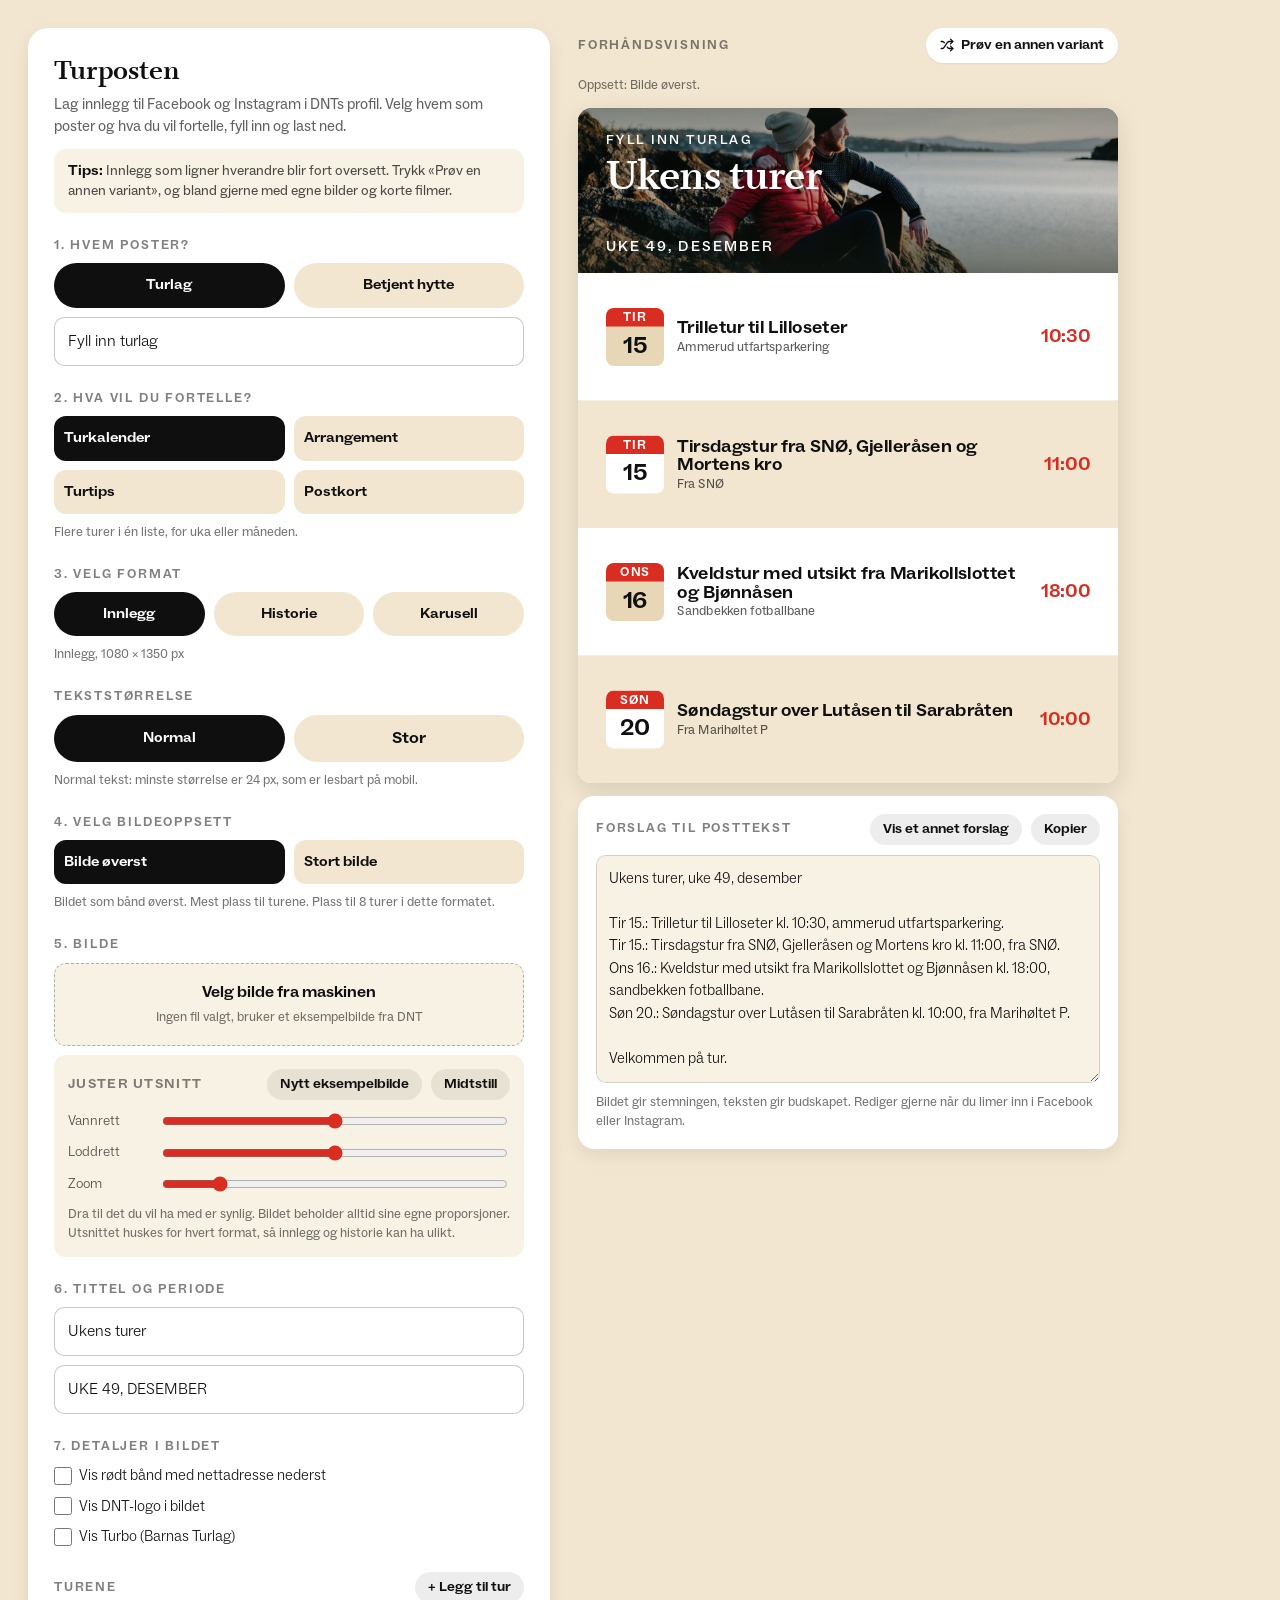
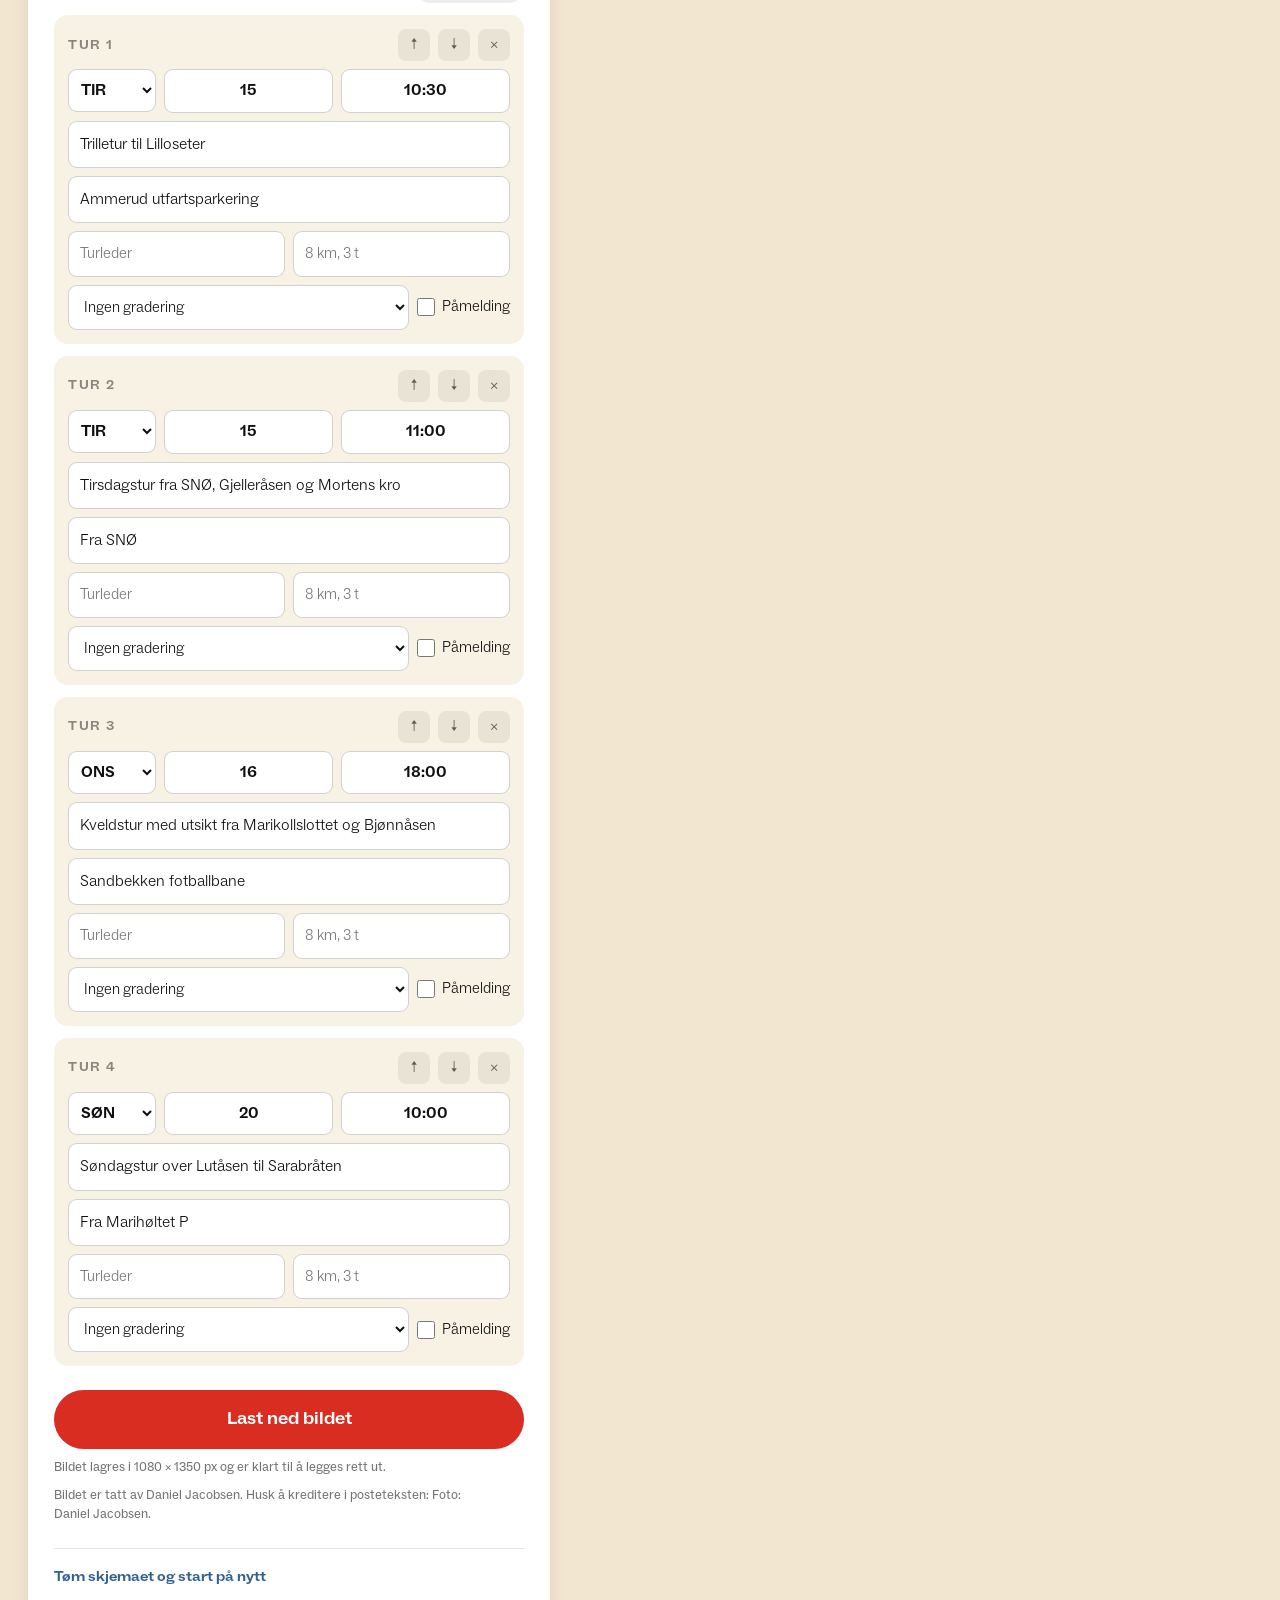
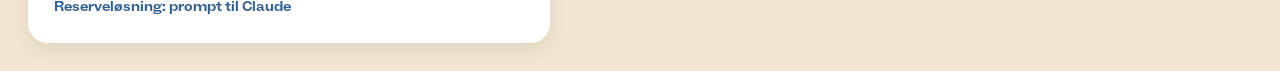
==== index.html @ 77d8cbf8 "Turforslag fra UT.no som eksempler i Turtips for hyttene Turtips for en hytte starter med et ekte tu" ====
<!DOCTYPE html>
<html lang="nb">
<head>
<meta charset="utf-8">
<meta name="viewport" content="width=device-width, initial-scale=1">
<title>Turposten: innlegg til sosiale medier for turlag og hytter</title>
<meta name="description" content="Lag ferdige bilder til Facebook og Instagram i DNTs profil, for turlag og betjente hytter i DNT Oslo og Omegn.">
<link rel="icon" href="assets/img/dnt-logo.png" type="image/png">
<link rel="stylesheet" href="css/tokens.css">
<link rel="stylesheet" href="css/app.css">
</head>
<body>
<main class="app">

  <section class="panel" aria-label="Innstillinger">

    <header class="panel__intro">
      <h1 class="panel__tittel">Turposten</h1>
      <p class="panel__ingress">Lag innlegg til Facebook og Instagram i DNTs profil. Velg hvem som poster og hva du vil fortelle, fyll inn og last ned.</p>
      <p class="panel__tips"><strong>Tips:</strong> Innlegg som ligner hverandre blir fort oversett. Trykk «Prøv en annen variant», og bland gjerne med egne bilder og korte filmer.</p>
    </header>

    <div class="felt">
      <p class="felt__etikett">1. Hvem poster?</p>
      <div class="knapperad" data-gruppe="avsender" role="group" aria-label="Avsender">
        <button type="button" class="pille" data-verdi="turlag">Turlag</button>
        <button type="button" class="pille" data-verdi="hytte">Betjent hytte</button>
      </div>
      <div data-avsender="turlag">
        <label class="skjult" for="turlag">Turlag</label>
        <input type="text" class="tekstfelt" id="turlag" data-felt="turlag" placeholder="Navn på turlaget">
      </div>
      <div class="felt" data-avsender="hytte">
        <label class="skjult" for="hytte-valg">Hytte</label>
        <select class="tekstfelt" id="hytte-valg"></select>
        <div class="boks" id="hytte-lenke" hidden>
          <div class="felt__topp">
            <span class="boks__etikett">Hyttas egen lenke</span>
            <button type="button" class="liten-knapp" id="kopier-hyttelenke">Kopier lenken</button>
          </div>
          <p class="hjelp lenketekst" id="hytte-lenke-tekst"></p>
          <p class="hjelp">Lagre lenken som bokmerke, så er hytta valgt neste gang.</p>
        </div>
      </div>
    </div>

    <div class="felt">
      <p class="felt__etikett">2. Hva vil du fortelle?</p>
      <div class="knapperad knapperad--grid" data-gruppe="mal" role="group" aria-label="Mal">
        <button type="button" class="kort-knapp" data-verdi="turkalender" data-avsender="turlag">Turkalender</button>
        <button type="button" class="kort-knapp" data-verdi="sesong" data-avsender="hytte">Sesong og booking</button>
        <button type="button" class="kort-knapp" data-verdi="program" data-avsender="hytte">Program</button>
        <button type="button" class="kort-knapp" data-verdi="meny" data-avsender="hytte">Mat og meny</button>
        <button type="button" class="kort-knapp" data-verdi="arrangement">Arrangement</button>
        <button type="button" class="kort-knapp" data-verdi="turtips">Turtips</button>
        <button type="button" class="kort-knapp" data-verdi="postkort">Postkort</button>
      </div>
      <p class="hjelp" id="mal-hjelp"></p>
    </div>

    <div class="felt">
      <p class="felt__etikett">3. Velg format</p>
      <div class="knapperad" data-gruppe="format" role="group" aria-label="Format">
        <button type="button" class="pille" data-verdi="feed">Innlegg</button>
        <button type="button" class="pille" data-verdi="story">Historie</button>
        <button type="button" class="pille" data-verdi="karusell" data-mal="turkalender program">Karusell</button>
      </div>
      <p class="hjelp" id="format-hjelp"></p>
    </div>

    <div class="felt" data-avsender="turlag">
      <p class="felt__etikett">Tekststørrelse</p>
      <div class="knapperad" data-gruppe="tekst" role="group" aria-label="Tekststørrelse">
        <button type="button" class="pille" data-verdi="normal">Normal</button>
        <button type="button" class="pille pille--stor" data-verdi="stor">Stor</button>
      </div>
      <p class="hjelp" id="tekst-hjelp"></p>
    </div>

    <div class="felt" data-mal="turkalender program" data-format="karusell" hidden>
      <p class="felt__etikett">4. Karusell</p>
      <p class="hjelp">Første bilde er forsiden med tittel og periode. Listen fordeles på så mange bilder som trengs, og en dag deles aldri. «Godt å vite» blir siste bilde hvis du fyller det inn.</p>
      <p class="smaa-etikett">Farge på merkelappen på forsiden</p>
      <div class="knapperad knapperad--wrap" data-gruppe="farge" role="group" aria-label="Farge på merkelappen på forsiden">
        <button type="button" class="pille pille--liten" data-verdi="rod">Rød</button>
        <button type="button" class="pille pille--liten" data-verdi="vinter">Vinter</button>
        <button type="button" class="pille pille--liten" data-verdi="paske">Påske</button>
        <button type="button" class="pille pille--liten" data-verdi="sommer">Sommer</button>
        <button type="button" class="pille pille--liten" data-verdi="host">Høst</button>
      </div>
      <input type="text" class="tekstfelt" data-felt="karusellUnder" aria-label="Undertittel på forsiden" placeholder="Undertittel på forsiden (valgfri), f.eks. Velkommen til påske på fjellet">
      <label class="smaa-etikett" for="karusell-info">Godt å vite (valgfritt, én linje per punkt, maks fem)</label>
      <textarea class="tekstfelt" id="karusell-info" data-felt="karusellInfo" rows="4" placeholder="F.eks.&#10;Parkering ved Vesterdalsvatnet på FV 50&#10;Bagasjetransport koster 195 kr per kolli&#10;Bestill på hyttebestilling.dnt.no"></textarea>
      <p class="hjelp">Ikonet velges ut fra ordene i linjen, f.eks. buss og parkering, bestilling, e-post, mat eller klokkeslett.</p>
    </div>

    <div class="felt" data-mal="turkalender program" data-format="feed story">
      <p class="felt__etikett">4. Velg bildeoppsett</p>
      <div class="knapperad knapperad--grid" data-gruppe="oppsett" role="group" aria-label="Bildeoppsett">
        <button type="button" class="kort-knapp" data-verdi="topp">Bilde øverst</button>
        <button type="button" class="kort-knapp" data-verdi="bakgrunn">Stort bilde</button>
      </div>
      <p class="hjelp" id="oppsett-hjelp"></p>
      <label class="avkryssing" id="kort-glass-felt" hidden><input type="checkbox" id="kort-glass"><span>Gjennomskinnelig kort, fotoet skinner svakt gjennom</span></label>
    </div>

    <div class="felt" data-mal="arrangement turtips sesong meny" hidden>
      <p class="felt__etikett">4. Hvor mye tekst skal stå på bildet?</p>
      <div class="knapperad knapperad--tre" data-gruppe="nivaa" role="group" aria-label="Tekstnivå">
        <button type="button" class="kort-knapp" data-verdi="postkort">Postkort</button>
        <button type="button" class="kort-knapp" data-verdi="merkelapp">Merkelapp</button>
        <button type="button" class="kort-knapp" data-verdi="plakat">Plakat</button>
      </div>
      <p class="hjelp" id="nivaa-hjelp"></p>
      <p class="tips-gul"><strong>Tips:</strong> Husk at du kan formidle mye tekst i posteteksten.</p>
      <div class="felt" data-nivaa="merkelapp plakat">
        <p class="smaa-etikett">Farge på merkelappen</p>
        <div class="knapperad knapperad--wrap" data-gruppe="farge" role="group" aria-label="Farge på merkelappen">
          <button type="button" class="pille pille--liten" data-verdi="rod">Rød</button>
          <button type="button" class="pille pille--liten" data-verdi="vinter">Vinter</button>
          <button type="button" class="pille pille--liten" data-verdi="paske">Påske</button>
          <button type="button" class="pille pille--liten" data-verdi="sommer">Sommer</button>
          <button type="button" class="pille pille--liten" data-verdi="host">Høst</button>
        </div>
      </div>
    </div>

    <div class="felt" data-nivaa="postkort" hidden>
      <p class="felt__etikett" data-mal="postkort">4. Velg signatur</p>
      <p class="smaa-etikett" data-mal="arrangement turtips sesong meny">Signatur</p>
      <div class="knapperad knapperad--tre" data-gruppe="signatur" role="group" aria-label="Signatur">
        <button type="button" class="kort-knapp" data-verdi="a">Stor</button>
        <button type="button" class="kort-knapp" data-verdi="b">Stempel</button>
        <button type="button" class="kort-knapp" data-verdi="c">Postkort</button>
      </div>
      <p class="hjelp" id="signatur-hjelp"></p>
    </div>

    <div class="felt" id="bilde-felt">
      <p class="felt__etikett">5. Bilde</p>
      <label class="opplasting">
        <span class="opplasting__tittel">Velg bilde fra maskinen</span>
        <span class="hjelp" id="bildenavn"></span>
        <input type="file" id="bilde-fil" accept="image/*">
      </label>

      <div class="boks">
        <div class="felt__topp">
          <span class="boks__etikett">Juster utsnitt</span>
          <span class="knapperad">
            <button type="button" class="liten-knapp" id="nytt-eksempel">Nytt eksempelbilde</button>
            <button type="button" class="liten-knapp" id="midtstill">Midtstill</button>
          </span>
        </div>
        <label class="glider"><span>Vannrett</span><input type="range" min="0" max="100" step="1" data-utsnitt="x"></label>
        <label class="glider"><span>Loddrett</span><input type="range" min="0" max="100" step="1" data-utsnitt="y"></label>
        <label class="glider"><span>Zoom</span><input type="range" min="100" max="200" step="1" data-utsnitt="z"></label>
        <p class="hjelp">Dra til det du vil ha med er synlig. Bildet beholder alltid sine egne proporsjoner. Utsnittet huskes for hvert format, så innlegg og historie kan ha ulikt.</p>
      </div>
    </div>

    <div class="felt" data-mal="turkalender">
      <p class="felt__etikett">6. Tittel og periode</p>
      <label class="skjult" for="tittel">Tittel</label>
      <input type="text" class="tekstfelt" id="tittel" data-felt="tittel" placeholder="Ukens turer eller Turer i september">
      <label class="skjult" for="periode">Periode</label>
      <input type="text" class="tekstfelt" id="periode" data-felt="periode" placeholder="UKE 38, SEPTEMBER eller SEPTEMBER 2026">
    </div>

    <div class="felt" data-mal="program" hidden>
      <p class="felt__etikett">6. Tittel og periode</p>
      <input type="text" class="tekstfelt" data-felt="programTittel" aria-label="Tittel" placeholder="Påskeprogram eller Ukeprogram">
      <input type="text" class="tekstfelt" data-felt="programPeriode" aria-label="Periode" placeholder="PÅSKEN 2027 eller UKE 42">
    </div>

    <div class="felt" data-mal="sesong" hidden>
      <p class="felt__etikett">6. Innhold</p>
      <div class="knapperad knapperad--wrap" data-gruppe="sesongType" role="group" aria-label="Type">
        <button type="button" class="pille pille--liten" data-verdi="apner">Vi åpner</button>
        <button type="button" class="pille pille--liten" data-verdi="booking">Booking åpner</button>
        <button type="button" class="pille pille--liten" data-verdi="ledig">Ledige senger</button>
        <button type="button" class="pille pille--liten" data-verdi="takk">Takk for sesongen</button>
        <button type="button" class="pille pille--liten" data-verdi="soker">Vi søker folk</button>
      </div>
      <p class="hjelp" id="sesong-type-hjelp"></p>
      <input type="text" class="tekstfelt" data-felt="sesongMerke" aria-label="Merkelapp" placeholder="Merkelapp, f.eks. Påsken 2027">
      <input type="text" class="tekstfelt" data-felt="sesongTittel" aria-label="Tittel" placeholder="Tittel, f.eks. Booking åpner 15. oktober">
      <input type="text" class="tekstfelt" data-felt="sesongUnder" aria-label="Undertittel" placeholder="Undertittel (valgfri)">
      <textarea class="tekstfelt" data-felt="sesongTekst" rows="3" maxlength="180" aria-label="Kort tekst" placeholder="Kort tekst, maks to setninger. Vises bare i Plakat."></textarea>
      <label class="smaa-etikett" for="sesong-fakta1" id="sesong-fakta1-etikett">Periode</label>
      <input type="text" class="tekstfelt" id="sesong-fakta1" data-felt="sesongFakta1">
      <label class="smaa-etikett" for="sesong-fakta2" id="sesong-fakta2-etikett">Bestilling</label>
      <input type="text" class="tekstfelt" id="sesong-fakta2" data-felt="sesongFakta2">
      <p class="smaa-etikett">Datofelt (valgfritt, vises i Plakat)</p>
      <div class="tur__rad">
        <select class="tekstfelt tekstfelt--dag" data-felt="sesongDag" aria-label="Ukedag"><option value="">Ingen dato</option><option value="Mandag">Mandag</option><option value="Tirsdag">Tirsdag</option><option value="Onsdag">Onsdag</option><option value="Torsdag">Torsdag</option><option value="Fredag">Fredag</option><option value="Lørdag">Lørdag</option><option value="Søndag">Søndag</option></select>
        <input type="text" class="tekstfelt" data-felt="sesongDato" aria-label="Dato" placeholder="Dato">
        <input type="text" class="tekstfelt" data-felt="sesongMaaned" aria-label="Måned" placeholder="Måned">
      </div>
    </div>

    <div class="felt" data-mal="meny" hidden>
      <p class="felt__etikett">6. Innhold</p>
      <input type="text" class="tekstfelt" data-felt="menyMerke" aria-label="Merkelapp" placeholder="Merkelapp, f.eks. Dagens middag eller Gourmethelg">
      <input type="text" class="tekstfelt" data-felt="menyTittel" aria-label="Tittel" placeholder="Retten eller arrangementet, f.eks. Egenfisket aure">
      <input type="text" class="tekstfelt" data-felt="menyUnder" aria-label="Undertittel" placeholder="Undertittel (valgfri)">
      <textarea class="tekstfelt" data-felt="menyLinjer" rows="4" aria-label="Meny" placeholder="Menyen, én rett per linje. Vises bare i Plakat."></textarea>
      <div class="tur__rad">
        <input type="text" class="tekstfelt" data-felt="menyTid" aria-label="Servering" placeholder="Servering, f.eks. kl. 19.00">
        <input type="text" class="tekstfelt" data-felt="menyPris" aria-label="Pris" placeholder="Pris (valgfri)">
      </div>
    </div>

    <div class="felt" data-mal="postkort" hidden>
      <p class="felt__etikett">6. Tekst i signaturen</p>
      <input type="text" class="tekstfelt" data-felt="postOverlinje" aria-label="Liten tekst over navnet" placeholder="Liten tekst over navnet, f.eks. Hilsen fra">
      <input type="text" class="tekstfelt" id="post-navn" data-felt="postNavn" aria-label="Navn">
      <input type="text" class="tekstfelt" id="post-meta" data-felt="postMeta" aria-label="Linje under navnet">
      <p class="hjelp">Tomme felt fylles med hyttas navn, høyde og område.</p>
    </div>

    <div class="felt" data-mal="arrangement" hidden>
      <p class="felt__etikett">6. Innhold</p>
      <div class="knapperad" data-gruppe="arrType" role="group" aria-label="Type arrangement">
        <button type="button" class="pille" data-verdi="arrangement">Tur</button>
        <button type="button" class="pille" data-verdi="kurs">Kurs</button>
        <button type="button" class="pille" data-verdi="dugnad">Dugnad</button>
      </div>
      <p class="hjelp" id="arr-type-hjelp"></p>
      <input type="text" class="tekstfelt" data-felt="arrTittel" aria-label="Tittel" placeholder="Tittel, f.eks. Høsttur til Kikutstua">
      <input type="text" class="tekstfelt" data-felt="arrUnder" aria-label="Undertittel" placeholder="Undertittel, f.eks. Fellestur for alle">
      <div class="tur__rad">
        <select class="tekstfelt tekstfelt--dag" data-felt="arrDag" aria-label="Ukedag"><option value="Mandag">Mandag</option><option value="Tirsdag">Tirsdag</option><option value="Onsdag">Onsdag</option><option value="Torsdag">Torsdag</option><option value="Fredag">Fredag</option><option value="Lørdag">Lørdag</option><option value="Søndag">Søndag</option></select>
        <input type="text" class="tekstfelt" data-felt="arrDato" aria-label="Dato" placeholder="Dato, f.eks. 27">
        <input type="text" class="tekstfelt" data-felt="arrMaaned" aria-label="Måned" placeholder="Måned">
      </div>
      <input type="text" class="tekstfelt" data-felt="arrTid" aria-label="Klokkeslett" placeholder="Klokkeslett, f.eks. 10:00 til 15:00">
      <input type="text" class="tekstfelt" data-felt="arrSted" aria-label="Sted" placeholder="Sted eller oppmøte">
      <textarea class="tekstfelt" data-felt="arrTekst" rows="3" maxlength="180" aria-label="Kort tekst" placeholder="Kort tekst om arrangementet, maks to setninger. Vises bare i Plakat."></textarea>
      <input type="text" class="tekstfelt" data-felt="arrPasserFor" data-arr-type="arrangement kurs" aria-label="Passer for" placeholder="Passer for, f.eks. alle som går 10 km">
      <input type="text" class="tekstfelt" data-felt="arrPris" data-arr-type="kurs" aria-label="Pris" placeholder="Pris, f.eks. 500 kr, medlemmer 300 kr">
      <input type="text" class="tekstfelt" data-felt="arrFrist" data-arr-type="kurs" aria-label="Påmeldingsfrist" placeholder="Påmeldingsfrist, f.eks. 24. september">
      <input type="text" class="tekstfelt" data-felt="arrTaMed" data-arr-type="dugnad" aria-label="Ta med" placeholder="Ta med, f.eks. arbeidshansker og gode sko">
      <input type="text" class="tekstfelt" data-felt="arrServering" data-arr-type="dugnad" aria-label="Servering" placeholder="Servering, f.eks. vi serverer suppe og kaffe">
      <input type="text" class="tekstfelt" data-felt="arrPamelding" aria-label="Påmelding" placeholder="Påmelding, f.eks. via nettadressen under, eller ingen påmelding">
    </div>

    <div class="felt" data-mal="turtips" hidden>
      <p class="felt__etikett">6. Innhold</p>
      <div class="boks" id="tur-boks" data-avsender="hytte" hidden>
        <div class="felt__topp">
          <span class="boks__etikett">Turforslag fra UT.no</span>
          <button type="button" class="liten-knapp" id="nytt-turforslag">Nytt turforslag</button>
        </div>
        <p class="hjelp" id="tur-hjelp"></p>
      </div>
      <input type="text" class="tekstfelt" data-felt="tipsTittel" aria-label="Turmål" placeholder="Turmål, f.eks. Sognsvann rundt">
      <input type="text" class="tekstfelt" data-felt="tipsUnder" aria-label="Undertittel" placeholder="Undertittel, f.eks. En enkel tur for hele familien">
      <textarea class="tekstfelt" data-felt="tipsTekst" rows="3" maxlength="180" aria-label="Kort tekst" placeholder="Kort tekst om turen, maks to setninger. Vises bare i Plakat."></textarea>
      <div class="tur__rad">
        <input type="text" class="tekstfelt" data-felt="tipsLengde" aria-label="Lengde" placeholder="Lengde, f.eks. 3,3 km">
        <input type="text" class="tekstfelt" data-felt="tipsVarighet" aria-label="Varighet" placeholder="Varighet, f.eks. 1 time">
      </div>
      <select class="tekstfelt" data-felt="tipsGrad" aria-label="Gradering">
        <option value="">Ingen gradering</option>
        <option value="Enkel">Enkel (grønn)</option>
        <option value="Middels">Middels (blå)</option>
        <option value="Krevende">Krevende (rød)</option>
        <option value="Ekspert">Ekspert (svart)</option>
      </select>
      <input type="text" class="tekstfelt" data-felt="tipsStart" aria-label="Start" placeholder="Start eller parkering, f.eks. Sognsvann T-banestasjon">
      <input type="text" class="tekstfelt" data-felt="tipsKollektiv" aria-label="Kollektivt" placeholder="Kollektivt, f.eks. T-bane linje 5 til Sognsvann">
      <input type="text" class="tekstfelt" data-felt="tipsPasserFor" aria-label="Passer for" placeholder="Passer for, f.eks. hele familien, også med barnevogn">
      <input type="text" class="tekstfelt" data-felt="tipsUnderveis" aria-label="Underveis" placeholder="Hytte eller rasteplass underveis, f.eks. benker og bålplasser">
      <input type="text" class="tekstfelt" data-felt="tipsSesong" aria-label="Beste tid" placeholder="Beste tid på året, f.eks. hele året">
      <p class="hjelp">Tomme felt vises ikke i bildet. Merkelapp viser lengde og gradering, Plakat viser alt.</p>
    </div>

    <div class="felt">
      <p class="felt__etikett">7. Detaljer i bildet</p>
      <label class="avkryssing" data-mal="arrangement turtips sesong meny turkalender program" data-nivaa="merkelapp"><input type="checkbox" id="vis-merke"><span>Vis merkelapp med logo og navn øverst</span></label>
      <label class="avkryssing"><input type="checkbox" id="vis-band"><span>Vis rødt bånd med nettadresse nederst</span></label>
      <div id="lenke-felt" hidden>
        <label class="skjult" for="lenke">Nettadresse</label>
        <input type="text" class="tekstfelt" id="lenke" data-felt="lenke" placeholder="Nettadresse, f.eks. dnt.no/oslo">
      </div>
      <label class="avkryssing" data-mal="turkalender program" data-format="feed story"><input type="checkbox" id="vis-logo"><span>Vis DNT-logo i bildet</span></label>
      <label class="avkryssing"><input type="checkbox" id="vis-turbo"><span>Vis Turbo (Barnas Turlag)</span></label>
    </div>

    <div class="felt felt--romslig" data-mal="turkalender program">
      <div class="felt__topp">
        <p class="felt__etikett" id="liste-etikett">Turene</p>
        <button type="button" class="liten-knapp" id="legg-til">+ Legg til tur</button>
      </div>
      <div class="turliste" id="turliste"></div>
    </div>

    <div class="felt">
      <p class="advarsel" id="formange" hidden></p>
      <button type="button" class="primar" id="last-ned">Last ned bildet</button>
      <button type="button" class="lenkeknapp" id="last-ned-ett" hidden>Last ned bare bildet som vises nå</button>
      <p class="hjelp" id="nedlasting-hjelp"></p>
      <p class="hjelp" id="kreditering" hidden></p>
      <p class="advarsel" id="feil" role="alert" hidden></p>
    </div>

    <div class="bunn">
      <button type="button" class="lenkeknapp" id="tom-skjema">Tøm skjemaet og start på nytt</button>
      <button type="button" class="lenkeknapp" id="veksle-prompt">Reserveløsning: prompt til Claude</button>
      <div class="prompt" id="prompt-boks" hidden>
        <p class="hjelp">Får du ikke lastet ned bildet, kan du lime denne teksten inn i Claude. Det du har fylt inn er allerede med.</p>
        <label class="skjult" for="prompt-tekst">Prompt</label>
        <textarea id="prompt-tekst" readonly rows="10"></textarea>
        <button type="button" class="mork-knapp" id="kopier-prompt">Kopier prompten</button>
      </div>
    </div>

  </section>

  <section class="forhandsvisning" aria-label="Forhåndsvisning">
    <div class="forhandsvisning__topp">
      <p class="felt__etikett">Forhåndsvisning</p>
      <button type="button" class="liten-knapp liten-knapp--ikon" id="ny-variant"><svg width="14" height="14" viewBox="0 0 24 24" fill="none" stroke="currentColor" stroke-width="2.2" stroke-linecap="round" stroke-linejoin="round" aria-hidden="true"><path d="M2 18h1.4c1.3 0 2.5-.6 3.3-1.7l6.1-8.6c.7-1.1 2-1.7 3.3-1.7H22"/><path d="m18 2 4 4-4 4"/><path d="M2 6h1.9c1.5 0 2.9.9 3.6 2.2"/><path d="M22 18h-5.9c-1.3 0-2.6-.7-3.3-1.8l-.5-.8"/><path d="m18 14 4 4-4 4"/></svg>Prøv en annen variant</button>
    </div>
    <p class="hjelp" id="variant-hjelp"></p>
    <div class="ramme" id="ramme">
      <div id="plakat-skala">
        <div id="plakat" data-oppsett="topp"></div>
      </div>
    </div>
    <div class="karusell-nav" id="karusell-nav" hidden>
      <button type="button" class="liten-knapp" id="karusell-forrige" aria-label="Forrige bilde">‹ Forrige</button>
      <span class="karusell-nav__tekst" id="karusell-tekst" aria-live="polite"></span>
      <button type="button" class="liten-knapp" id="karusell-neste" aria-label="Neste bilde">Neste ›</button>
    </div>

    <div class="posttekst">
      <div class="felt__topp">
        <p class="felt__etikett">Forslag til posttekst</p>
        <span class="knapperad">
          <button type="button" class="liten-knapp" id="annen-posttekst">Vis et annet forslag</button>
          <button type="button" class="liten-knapp" id="kopier-posttekst">Kopier</button>
        </span>
      </div>
      <label class="skjult" for="posttekst">Forslag til posttekst</label>
      <textarea id="posttekst" readonly rows="9"></textarea>
      <p class="hjelp">Bildet gir stemningen, teksten gir budskapet. Rediger gjerne når du limer inn i Facebook eller Instagram.</p>
    </div>
  </section>

</main>

<template id="tur-rad">
  <div class="tur">
    <div class="tur__topp">
      <span class="tur__nummer"></span>
      <button type="button" class="ikon-knapp" data-handling="opp" title="Flytt opp" aria-label="Flytt opp">↑</button>
      <button type="button" class="ikon-knapp" data-handling="ned" title="Flytt ned" aria-label="Flytt ned">↓</button>
      <button type="button" class="ikon-knapp ikon-knapp--fjern" data-handling="fjern" title="Fjern" aria-label="Fjern">×</button>
    </div>
    <div class="tur__rad">
      <select class="tur__kort tur__dag" data-felt="dag" aria-label="Dag">
        <option value="MAN">MAN</option><option value="TIR">TIR</option><option value="ONS">ONS</option>
        <option value="TOR">TOR</option><option value="FRE">FRE</option><option value="LØR">LØR</option><option value="SØN">SØN</option>
      </select>
      <input type="text" class="tur__kort" data-felt="dato" placeholder="Dato" aria-label="Dato">
      <input type="text" class="tur__kort" data-felt="tid" placeholder="kl." aria-label="Klokkeslett">
    </div>
    <input type="text" data-felt="tittel" placeholder="Turmål" aria-label="Turmål eller aktivitet">
    <input type="text" data-felt="sted" placeholder="Startsted" aria-label="Startsted eller sted">
    <div class="tur__rad">
      <input type="text" class="tur__liten" data-felt="turleder" placeholder="Turleder" aria-label="Turleder">
      <input type="text" class="tur__liten" data-felt="varighet" placeholder="8 km, 3 t" aria-label="Lengde og varighet">
    </div>
    <div class="tur__rad">
      <select class="tur__liten" data-felt="grad" aria-label="Gradering">
        <option value="">Ingen gradering</option>
        <option value="Enkel">Enkel (grønn)</option>
        <option value="Middels">Middels (blå)</option>
        <option value="Krevende">Krevende (rød)</option>
        <option value="Ekspert">Ekspert (svart)</option>
      </select>
      <label class="tur__pamelding"><input type="checkbox" data-felt="pamelding"><span>Påmelding</span></label>
    </div>
  </div>
</template>

<script src="js/vendor/html2canvas.min.js"></script>
<script src="js/hytter.js"></script>
<script src="js/app.js"></script>
</body>
</html>
---- css/tokens.css ----
/* =========================================================
   DNT Oslo og Omegn: designtokens
   Farger, typografi, luft, radier, skygger og grunnstiler.
   Fargene følger DNTs tidligere brandbook med fulle tonerekker.
   Den nye, flate paletten (2026) ligger også her og er tillatt i nye
   elementer. Bruk alltid tokens, aldri egne toner.
   ========================================================= */

/* ---------- Fonter ----------
   ABC Social          -> brødtekst (Light er standard, Regular er "fet")
   ABC Social Extended -> headinger og utheving av tekst
   Whitman             -> store overskrifter og display (byttet fra Romek 25. september 2026)
   Fontene er lisensierte. De skal ligge lokalt i assets/fonts,
   ikke på et CDN, og ikke byttes ut uten avklaring. */

@font-face {
  font-family: "ABC Social";
  src: url("../assets/fonts/ABCSocial-Light.otf") format("opentype");
  font-weight: 300;
  font-style: normal;
  font-display: swap;
}
@font-face {
  font-family: "ABC Social";
  src: url("../assets/fonts/ABCSocial-Regular.otf") format("opentype");
  font-weight: 400;
  font-style: normal;
  font-display: swap;
}
@font-face {
  font-family: "ABC Social";
  src: url("../assets/fonts/ABCSocial-Medium.otf") format("opentype");
  font-weight: 500;
  font-style: normal;
  font-display: swap;
}
@font-face {
  font-family: "ABC Social";
  src: url("../assets/fonts/ABCSocial-Bold.otf") format("opentype");
  font-weight: 700;
  font-style: normal;
  font-display: swap;
}
@font-face {
  font-family: "ABC Social Extended";
  src: url("../assets/fonts/ABCSocialExtended-Light.otf") format("opentype");
  font-weight: 300;
  font-style: normal;
  font-display: swap;
}
@font-face {
  font-family: "ABC Social Extended";
  src: url("../assets/fonts/ABCSocialExtended-Regular.otf") format("opentype");
  font-weight: 400;
  font-style: normal;
  font-display: swap;
}
@font-face {
  font-family: "ABC Social Extended";
  src: url("../assets/fonts/ABCSocialExtended-Medium.otf") format("opentype");
  font-weight: 500;
  font-style: normal;
  font-display: swap;
}
@font-face {
  font-family: "ABC Social Extended";
  src: url("../assets/fonts/ABCSocialExtended-Bold.otf") format("opentype");
  font-weight: 700;
  font-style: normal;
  font-display: swap;
}
@font-face {
  font-family: "ABC Social Extended";
  src: url("../assets/fonts/ABCSocialExtended-Black.otf") format("opentype");
  font-weight: 900;
  font-style: normal;
  font-display: swap;
}
/* Whitman fra Font Bureau. LF-utgavene (linjetall) er valgt fordi
   datoene i datofeltene settes i display-fonten. Whitman har ingen
   Light-vekt, så 300 faller tilbake til Roman. */
@font-face {
  font-family: "Whitman";
  src: url("../assets/fonts/Whitman-RomanLF.ttf") format("truetype");
  font-weight: 400;
  font-style: normal;
  font-display: swap;
}
@font-face {
  font-family: "Whitman";
  src: url("../assets/fonts/Whitman-BoldLF.ttf") format("truetype");
  font-weight: 700;
  font-style: normal;
  font-display: swap;
}

:root {
  /* ---------- Merkevarefarger: tidligere brandbook (hovedsett) ---------- */
  --dnt-rod:        #D82D20;  /* DNT Rød, hovedaksent, aldri bakgrunn for mengdetekst */
  --rod-2:          #F3877F;
  --rod-3:          #F7D5D2;
  --gronn:          #71C17A;
  --gronn-2:        #97D69E;
  --gronn-3:        #D8F1DB;
  --bla:            #5B87BF;
  --bla-2:          #9FB8D8;
  --bla-3:          #C2D6ED;
  --gul:            #FFF086;
  --gul-2:          #FFF3A0;
  --gul-3:          #FEFADC;
  --oransje:        #FDA85B;
  --oransje-2:      #FFC289;
  --oransje-3:      #FFDEBF;
  --beige-mork:     #E8D7B6;  /* datofelt på hvite rader */
  --beige:          #F2E6D0;  /* annenhver rad, knapper, sidebakgrunn */
  --beige-lys:      #F8F2E4;  /* plakatbakgrunn, skjemabokser */
  --beige-hvit:     #FFFCF6;
  --hvit:           #FFFFFF;
  --sort:           #0F0F0F;

  /* ---------- Merkevarefarger: ny palett (2026), også tillatt ---------- */
  /* Brukes ikke i plakaten i dag, men kan brukes i nye elementer. */
  --ny-dnt-rod:     #D6001C;
  --ny-lys-rod:     #FFC8C3;
  --ny-lys-gronn:   #EDF2E4;
  --ny-mork-gronn:  #597E61;
  --ny-bla:         #C5DCEA;
  --ny-gul:         #FFF097;
  --ny-oransje:     #FFB674;
  --ny-beige:       #F8F2E4;

  /* ---------- Flatetokens ---------- */
  --bg:             var(--beige-lys);
  --bg-alt:         var(--beige);
  --bg-cool:        var(--bla-3);
  --bg-fresh:       var(--gronn-3);
  --bg-forest:      var(--gronn);
  --bg-paper:       var(--hvit);

  /* ---------- Teksttokens ---------- */
  --fg:             var(--sort);       /* standard tekst på alle bakgrunner og bilder */
  --fg-invert:      var(--hvit);       /* tekst på mørk flate / foto */
  --fg-muted:       color-mix(in srgb, var(--sort) 62%, transparent);
  --fg-faint:       color-mix(in srgb, var(--sort) 38%, transparent);
  --accent:         var(--dnt-rod);

  /* ---------- Kantlinjer ---------- */
  --border:         color-mix(in srgb, var(--sort) 14%, transparent);
  --border-strong:  var(--sort);

  /* ---------- Funksjonsfarger fra nettflatene ---------- */
  /* Samplet fra dnt.no og hyttebestilling.dnt.no. Supplerer brandbook-
     paletten i UI-sammenheng; brukes ikke i print/kampanje. */
  --mork-bla:   #316095;  /* funksjonsblå: lenker, blå kortoverskrifter, sekundærknapp, feltkanter */
  --bla-kant:   #B2C9E4;  /* tykk ramme på temakort (dnt.no) */
  --varm-hvit:  #FFFCF6;  /* artikkelbakgrunn på dnt.no, aldri ren hvit flate */
  --nett-beige: #F6F0E2;  /* seksjons-/sidebakgrunn på nett, kjøligere enn Lys beige */
  --nett-kort:  #FBF7EF;  /* kortbakgrunn (hyttebestilling) */
  --nett-kant:  #E8D7B5;  /* tan hairline-kant og footer (hyttebestilling) */
  --chip-gronn: #DCF3E0;  /* «DNTs tilbud»-chip (ca.-verdi) */
  --rod-hover:  #B52418;  /* primærknapp hover, avledet av DNT Rød */

  /* ---------- Radier ---------- */
  /* DNTs formspråk er mykt avrundet: T-logoen, ikonstrøkene og
     hyttene deler samme runde avslutninger. Hjørnene følger etter. */
  --r-xs:   4px;
  --r-sm:   8px;
  --r-md:   14px;
  --r-lg:   24px;
  --r-xl:   40px;
  --r-pill: 999px;

  /* ---------- Luft (4px-basert) ---------- */
  --s-1:  4px;
  --s-2:  8px;
  --s-3:  12px;
  --s-4:  16px;
  --s-5:  24px;
  --s-6:  32px;
  --s-7:  48px;
  --s-8:  64px;
  --s-9:  96px;
  --s-10: 128px;

  /* ---------- Skygger ---------- */
  /* Lavmælte og varme, aldri harde. Tenk mykt dagslys på papir. */
  --shadow-sm: 0 1px 2px rgba(0,0,0,0.06);
  --shadow-md: 0 6px 18px rgba(0,0,0,0.08);
  --shadow-lg: 0 20px 48px rgba(0,0,0,0.12);
  --shadow-inset: inset 0 0 0 1px var(--border);

  /* ---------- Lesbarhetsgradient til foto ---------- */
  --photo-scrim: linear-gradient(
    180deg,
    rgba(0,0,0,0) 0%,
    rgba(0,0,0,0) 40%,
    rgba(0,0,0,0.55) 100%
  ); /* @kind other */

  /* ---------- Typografi ---------- */
  --font-display: "Whitman", Georgia, "Times New Roman", serif;
  --font-heading: "ABC Social Extended", "ABC Social", system-ui, -apple-system, "Segoe UI", sans-serif;
  --font-body:    "ABC Social", system-ui, -apple-system, "Segoe UI", sans-serif;

  /* Typeskala, laget for skjerm. Whitman bærer de store
     overskriftene, Social Extended de mindre, Social all mengdetekst. */
  --fs-display-xl: clamp(56px, 8vw, 120px); /* @kind font */
  --fs-display:    clamp(44px, 5.5vw, 80px); /* @kind font */
  --fs-h1:         clamp(36px, 4vw, 56px); /* @kind font */
  --fs-h2:         clamp(28px, 3vw, 40px); /* @kind font */
  --fs-h3:         22px;
  --fs-h4:         18px;
  --fs-body:       17px;
  --fs-body-sm:    15px;
  --fs-caption:    13px;
  --fs-micro:      11px;

  --lh-tight:  1.05; /* @kind font */
  --lh-snug:   1.15; /* @kind font */
  --lh-normal: 1.45; /* @kind font */
  --lh-loose:  1.6; /* @kind font */

  --tracking-tight:  -0.02em;
  --tracking-normal: 0;
  --tracking-wide:   0.08em;
}

/* =========================================================
   Grunnstiler, gjelder automatisk når arket er lastet.
   Trygt å bygge videre på.
   ========================================================= */

html, body {
  background: var(--bg);
  color: var(--fg);
  font-family: var(--font-body);
  font-size: var(--fs-body);
  line-height: var(--lh-normal);
  font-weight: 300;            /* Light er standard brødtekst */
  -webkit-font-smoothing: antialiased;
  text-rendering: optimizeLegibility;
}

h1, h2, h3, h4, h5, h6 {
  font-family: var(--font-heading);
  font-weight: 400;            /* Regular er standard headingvekt */
  line-height: var(--lh-tight);
  letter-spacing: 0;
  margin: 0 0 var(--s-4);
  text-wrap: balance;
}

/* Store overskrifter settes i Whitman */
h1 { font-family: var(--font-display); font-weight: 400; font-size: var(--fs-h1); letter-spacing: var(--tracking-tight); }
h2 { font-size: var(--fs-h2); letter-spacing: -0.01em; }
h3 { font-size: var(--fs-h3); }
h4 { font-size: var(--fs-h4); }

p  { margin: 0 0 var(--s-4); text-wrap: pretty; }
a  { color: inherit; text-decoration: underline; text-underline-offset: 3px; text-decoration-thickness: 1px; }
a:hover { color: var(--dnt-rod); }

strong, b { font-weight: 700; }  /* Bold, brandbookens uthevingsvekt */

.eyebrow {
  font-family: var(--font-heading);
  font-size: var(--fs-caption);
  letter-spacing: var(--tracking-wide);
  text-transform: uppercase;
  font-weight: 400;
}

/* Displaytype, brukes sparsomt på hero og seksjonsåpnere */
.display    { font-family: var(--font-display); font-weight: 400; font-size: var(--fs-display);    line-height: var(--lh-tight); letter-spacing: var(--tracking-tight); }
.display-xl { font-family: var(--font-display); font-weight: 400; font-size: var(--fs-display-xl); line-height: var(--lh-tight); letter-spacing: var(--tracking-tight); }

/* Rød aksenttekst, et klassisk DNT-grep: løft ett ord i DNT Rød. */
.accent { color: var(--dnt-rod); }
---- css/app.css ----
/* =========================================================
   Turposten (tidligere Turplakaten): stiler for skjema og plakat.
   Alt i plakaten (#plakat) er i px, fordi plakaten rendres i
   1080 px bredde og bare skaleres visuelt i forhåndsvisningen.
   Størrelser som varierer med format, oppsett og tekststørrelse
   settes som CSS-variabler på #plakat fra js/app.js.
   ========================================================= */

html, body { margin: 0; background: var(--beige); }
input, select, button, textarea { font: inherit; }
input:focus, select:focus, textarea:focus { outline: none; border-color: var(--dnt-rod); }
button:focus-visible { outline: 2px solid var(--dnt-rod); outline-offset: 2px; }
[hidden] { display: none !important; }

/* ---------- Sideoppsett ---------- */
.app {
  display: flex; flex-wrap: wrap; gap: 28px; padding: 28px;
  align-items: flex-start; box-sizing: border-box; min-height: 100vh;
}
.panel {
  flex: 1 1 400px; max-width: 470px; background: var(--hvit); border-radius: 20px;
  padding: 26px; display: flex; flex-direction: column; gap: 24px; box-shadow: var(--shadow-md);
}
.forhandsvisning { flex: 1 1 560px; display: flex; flex-direction: column; gap: 13px; align-items: flex-start; min-width: 0; }
/* På brede skjermer følger forhåndsvisningen med når skjemaet rulles */
@media (min-width: 960px) { .forhandsvisning { position: sticky; top: 28px; } }

/* Smale mobiler: mindre marg, så tre malknapper og utsnittsknappene får plass uten sidelengs rulling */
@media (max-width: 420px) {
  .app { padding: 16px; gap: 16px; }
  .panel { padding: 20px; }
  .pille { padding: 12px 4px; font-size: 13px; }
}

/* ---------- Skjema ---------- */
.panel__intro { display: flex; flex-direction: column; gap: 7px; }
.panel__tittel { font-family: var(--font-display); font-weight: 700; font-size: 30px; line-height: 1.1; letter-spacing: 0; color: var(--sort); margin: 0; }
.panel__ingress { font-family: var(--font-body); font-weight: 400; font-size: 15px; line-height: 1.45; color: rgba(0,0,0,0.62); margin: 0; }
.panel__tips { font-family: var(--font-body); font-weight: 400; font-size: 14px; line-height: 1.45; color: rgba(0,0,0,0.7); margin: 4px 0 0; padding: 12px 14px; border-radius: 12px; background: var(--beige-lys); }
.panel__tips strong { font-family: var(--font-heading); font-weight: 700; color: var(--sort); }

.felt { display: flex; flex-direction: column; gap: 9px; }
.felt--romslig { gap: 12px; }
.felt__etikett { font-family: var(--font-heading); font-weight: 700; font-size: 12px; letter-spacing: 0.15em; text-transform: uppercase; color: rgba(0,0,0,0.5); margin: 0; }
.felt__topp { display: flex; flex-wrap: wrap; align-items: center; justify-content: space-between; gap: 10px; }
.hjelp { font-family: var(--font-body); font-weight: 400; font-size: 13px; line-height: 1.45; color: rgba(0,0,0,0.55); margin: 0; }

.knapperad { display: flex; gap: 9px; }
.knapperad--grid { display: grid; grid-template-columns: 1fr 1fr; }
.knapperad--tre { display: grid; grid-template-columns: 1fr 1fr 1fr; }
.knapperad--wrap { flex-wrap: wrap; gap: 7px; }
.pille, .kort-knapp {
  border: none; font-family: var(--font-heading); font-weight: 700; font-size: 14px; cursor: pointer;
  background: var(--beige); color: var(--sort);
}
.pille { flex: 1; border-radius: 999px; padding: 12px 8px; }
.pille--stor { font-size: 16px; }
.pille--liten { flex: 0 1 auto; padding: 10px 14px; font-size: 13px; }
.smaa-etikett { font-family: var(--font-body); font-weight: 500; font-size: 13px; color: rgba(0,0,0,0.62); margin: 4px 0 0; }
.tips-gul { font-family: var(--font-body); font-size: 14px; line-height: 1.45; color: var(--sort); margin: 0; padding: 11px 13px; border-radius: 12px; background: var(--ny-gul); }
.tips-gul strong { font-family: var(--font-heading); font-weight: 700; }
.lenketekst { color: var(--sort); word-break: break-all; }
[data-gruppe="mal"] [hidden] { display: none !important; }
.kort-knapp { border-radius: 12px; padding: 12px 10px; text-align: left; }
.pille.aktiv, .kort-knapp.aktiv { background: var(--sort); color: var(--hvit); }

.opplasting {
  display: flex; flex-direction: column; align-items: center; gap: 5px; text-align: center;
  border: 1.5px dashed rgba(0,0,0,0.28); border-radius: 12px; padding: 18px; cursor: pointer; background: var(--beige-lys);
}
.opplasting__tittel { font-family: var(--font-heading); font-weight: 700; font-size: 15px; color: var(--sort); }
.opplasting input { display: none; }

.boks { display: flex; flex-direction: column; gap: 11px; padding: 14px; border-radius: 12px; background: var(--beige-lys); }
.boks__etikett { font-family: var(--font-heading); font-weight: 700; font-size: 13px; letter-spacing: 0.1em; text-transform: uppercase; color: rgba(0,0,0,0.5); }
.liten-knapp {
  border: none; background: rgba(0,0,0,0.07); border-radius: 999px; padding: 6px 13px;
  font-family: var(--font-heading); font-weight: 700; font-size: 13px; color: var(--sort); cursor: pointer;
}
.glider { display: flex; align-items: center; gap: 12px; }
.glider span { flex: none; width: 80px; font-family: var(--font-body); font-size: 14px; color: rgba(0,0,0,0.7); }
.glider input { flex: 1; accent-color: var(--dnt-rod); }

.tekstfelt {
  width: 100%; box-sizing: border-box; border: 1.5px solid rgba(0,0,0,0.22); border-radius: 10px; padding: 12px 13px;
  font-family: var(--font-body); font-size: 16px; color: var(--sort); background: var(--hvit);
}

/* Turliste */
.turliste { display: flex; flex-direction: column; gap: 12px; }
.tur { display: flex; flex-direction: column; gap: 8px; padding: 14px; border-radius: 14px; background: var(--beige-lys); }
.tur__topp { display: flex; align-items: center; gap: 8px; }
.tur__nummer { flex: 1; font-family: var(--font-heading); font-weight: 700; font-size: 13px; letter-spacing: 0.12em; color: rgba(0,0,0,0.45); }
.ikon-knapp {
  width: 32px; height: 32px; border: none; border-radius: 8px; background: rgba(0,0,0,0.06);
  font-size: 15px; line-height: 1; color: rgba(0,0,0,0.6); cursor: pointer;
}
.ikon-knapp--fjern { font-size: 17px; }
.tur__rad { display: flex; gap: 8px; align-items: center; }
.tur__rad > * { flex: 1; min-width: 0; }
.tur input[type="text"], .tur select {
  width: 100%; box-sizing: border-box; border: 1.5px solid rgba(0,0,0,0.18); border-radius: 9px; padding: 11px;
  font-family: var(--font-body); font-size: 16px; color: var(--sort); background: var(--hvit);
}
.tur__kort { font-family: var(--font-heading) !important; font-weight: 700; font-size: 15px !important; text-align: center; padding: 10px !important; }
.tur__dag { flex: none !important; width: 88px !important; padding: 10px 8px !important; text-align: left; }
.tur__liten { font-size: 15px !important; }
.tur__pamelding { flex: none !important; display: flex; align-items: center; gap: 7px; font-family: var(--font-body); font-size: 15px; color: var(--sort); cursor: pointer; }
.tur__pamelding input { width: 18px; height: 18px; accent-color: var(--dnt-rod); margin: 0; }

.avkryssing { display: flex; align-items: center; gap: 7px; font-family: var(--font-body); font-size: 15px; color: var(--sort); cursor: pointer; }
.avkryssing input { width: 18px; height: 18px; accent-color: var(--dnt-rod); margin: 0; }

.advarsel { border-radius: 12px; padding: 13px 15px; background: #FDECEA; font-family: var(--font-body); font-size: 14px; line-height: 1.45; color: #8E1B12; margin: 0; }

.primar {
  border: none; border-radius: 999px; background: var(--dnt-rod); color: var(--hvit);
  font-family: var(--font-heading); font-weight: 700; font-size: 17px; padding: 17px 22px; cursor: pointer;
}
.primar:hover { background: var(--rod-hover); }
.primar:disabled { background: color-mix(in srgb, var(--sort) 30%, var(--beige)); cursor: not-allowed; }

.bunn { border-top: 1px solid rgba(0,0,0,0.10); padding-top: 18px; display: flex; flex-direction: column; gap: 10px; }
.lenkeknapp { border: none; background: none; padding: 0; text-align: left; font-family: var(--font-heading); font-weight: 700; font-size: 14px; color: var(--mork-bla); cursor: pointer; }
.prompt { display: flex; flex-direction: column; gap: 9px; }
.prompt textarea {
  width: 100%; box-sizing: border-box; border: 1.5px solid rgba(0,0,0,0.18); border-radius: 10px; padding: 12px;
  font-family: var(--font-body); font-size: 13px; line-height: 1.5; color: var(--sort); background: var(--beige-lys); resize: vertical;
}
.mork-knapp {
  border: none; border-radius: 999px; background: var(--sort); color: var(--hvit); align-self: flex-start;
  font-family: var(--font-heading); font-weight: 700; font-size: 14px; padding: 12px 18px; cursor: pointer;
}

/* ---------- Forhåndsvisning ---------- */
.forhandsvisning__topp { width: 540px; max-width: 100%; display: flex; align-items: center; justify-content: space-between; gap: 10px; flex-wrap: wrap; }
.liten-knapp--ikon { display: inline-flex; align-items: center; gap: 7px; background: var(--hvit); box-shadow: var(--shadow-sm); padding: 8px 14px; }
.ramme { width: 540px; max-width: 100%; overflow: hidden; border-radius: 14px; box-shadow: 0 8px 26px rgba(0,0,0,0.12); background: var(--hvit); }
#plakat-skala { transform-origin: top left; }

/* Bla i karusellen under forhåndsvisningen */
.karusell-nav { width: 540px; max-width: 100%; display: flex; align-items: center; justify-content: space-between; gap: 10px; }
.karusell-nav .liten-knapp { background: var(--hvit); box-shadow: var(--shadow-sm); padding: 9px 14px; }
.karusell-nav .liten-knapp:disabled { opacity: 0.4; cursor: default; }
.karusell-nav__tekst { font-family: var(--font-body); font-size: 14px; color: rgba(0,0,0,0.7); text-align: center; }

/* Forslag til posttekst under forhåndsvisningen */
.posttekst { width: 540px; max-width: 100%; box-sizing: border-box; display: flex; flex-direction: column; gap: 10px; padding: 18px; border-radius: 16px; background: var(--hvit); box-shadow: var(--shadow-md); }
.posttekst textarea {
  width: 100%; box-sizing: border-box; border: 1.5px solid rgba(0,0,0,0.14); border-radius: 10px; padding: 12px;
  font-family: var(--font-body); font-size: 15px; line-height: 1.5; color: var(--sort); background: var(--beige-lys); resize: vertical;
}

/* =========================================================
   Plakaten. Kun px. Variabler fra JS:
   --bredde --hoyde --hero-h
   --chip --chip-smal --dag-size --dato-size --dato-size-smal
   --title-size --title-size-smal --meta-size --detalj-size --tid-size
   --kort-gap --kort-pad --bg-str --bg-pos
   ========================================================= */
#plakat {
  width: var(--bredde); height: var(--hoyde); position: relative; overflow: hidden; background: var(--beige-lys);
  font-weight: 400;
}
#plakat * { box-sizing: border-box; }
.p-flate { width: var(--bredde); height: var(--hoyde); position: relative; overflow: hidden; background: var(--beige-lys); display: flex; flex-direction: column; }
.p-flate--bakgrunn { background: #2f3b33; }

/* Foto og scrim */
.p-foto { width: 100%; height: 100%; background-size: var(--bg-str); background-position: var(--bg-pos); background-repeat: no-repeat; }
.p-foto--fyll { position: absolute; inset: 0; }
.p-scrim { position: absolute; inset: 0; }
.p-scrim--topp     { background: linear-gradient(180deg, rgba(20,30,22,0.46) 0%, rgba(20,30,22,0.14) 50%, rgba(20,30,22,0.58) 100%); }
.p-scrim--bakgrunn { background: linear-gradient(180deg, rgba(20,30,22,0.52) 0%, rgba(20,30,22,0.14) 34%, rgba(20,30,22,0.30) 100%); }

/* Hero (Bilde øverst) og tittel over foto (Stort bilde) */
.p-hero { flex: none; position: relative; overflow: hidden; background: #2f3b33; height: var(--hero-h); }
.p-hero__tekst { position: absolute; left: 56px; top: 46px; right: 170px; display: flex; flex-direction: column; gap: 8px; }
.p-hero__tekst--lav { top: 52px; }
.p-overlinje { font-family: var(--font-heading); font-weight: 500; font-size: var(--overlinje-size, 24px); letter-spacing: 0.18em; color: var(--hvit); }
.p-overlinje--topp { font-size: 25px; }
/* Luft mellom navn og periode i stedet for midtprikk (15. oktober 2026). */
.p-overlinje__skille { display: inline-block; width: 0.9em; }
.p-tittel { font-family: var(--font-display); font-weight: 700; font-size: var(--tittel-size, 92px); line-height: 0.98; letter-spacing: -0.02em; color: var(--hvit); white-space: nowrap; }
.p-tittel--bryt { white-space: normal; }
.p-periode { position: absolute; left: 56px; bottom: 34px; font-family: var(--font-heading); font-weight: 500; font-size: 27px; letter-spacing: 0.16em; color: var(--hvit); }
.p-logo { position: absolute; right: 46px; top: 40px; width: 88px; height: 88px; border-radius: 999px; background: var(--hvit); display: flex; align-items: center; justify-content: center; }
/* dnt-logo.png er kvadratisk og vises alltid med lik bredde og høyde, aldri strukket. */
.p-logo img { width: 60px; height: 60px; display: block; }
.p-logo--lav { top: 46px; }

/* Turrader */
.p-rader { flex: 1; display: flex; flex-direction: column; overflow: hidden; min-height: 0; }
.p-rad { display: flex; align-items: center; gap: 26px; }
.p-rader .p-rad { flex: 1; padding: 0 56px; }
.p-rader .p-rad:nth-child(odd)  { background: var(--hvit); }
.p-rader .p-rad:nth-child(even) { background: var(--beige); }

.p-chip { flex: none; width: var(--chip); height: var(--chip); border-radius: 16px; overflow: hidden; background: var(--beige-lys); display: flex; flex-direction: column; }
.p-rader .p-rad:nth-child(odd)  .p-chip { background: var(--beige-mork); }
.p-rader .p-rad:nth-child(even) .p-chip { background: var(--hvit); }
/* Datofeltet: dagsnavn i båndet og tall i ABC Social Extended Bold. Linjehøyde 0,8 og litt
   luft nederst gjør at tallet står optisk midt under båndet. */
.p-chip__dag { background: var(--dnt-rod); padding: 7px 0 6px; text-align: center; font-family: var(--font-heading); font-weight: 700; font-size: var(--dag-size); letter-spacing: 0.08em; line-height: 1; color: var(--hvit); }
.p-chip__dato { flex: 1; display: flex; align-items: center; justify-content: center; padding-bottom: 2px; font-family: var(--font-heading); font-weight: 700; font-size: var(--dato-size); letter-spacing: -0.02em; line-height: 0.8; color: var(--sort); }

.p-info { flex: 1; min-width: 0; display: flex; flex-direction: column; gap: 4px; }
.p-info__tittel { font-family: var(--font-heading); font-weight: 700; font-size: var(--title-size); line-height: 1.1; color: var(--sort); }
.p-info__sted { font-family: var(--font-body); font-weight: 400; font-size: var(--meta-size); line-height: 1.2; color: rgba(0,0,0,0.66); }
.p-detaljer { display: flex; align-items: center; gap: 12px; flex-wrap: wrap; }
.p-detaljer__tekst { font-family: var(--font-body); font-weight: 400; font-size: var(--detalj-size); line-height: 1.2; color: rgba(0,0,0,0.55); }
.p-grad { display: flex; align-items: center; gap: 7px; font-family: var(--font-heading); font-weight: 700; font-size: var(--detalj-size); line-height: 1; }
.p-grad__prikk { width: 13px; height: 13px; border-radius: 999px; background: currentColor; }
.p-pamelding { font-family: var(--font-heading); font-weight: 700; font-size: var(--detalj-size); line-height: 1; color: var(--dnt-rod); }
.p-tid { flex: none; font-family: var(--font-heading); font-weight: 700; font-size: var(--tid-size); color: var(--dnt-rod); }

/* Rødt bånd nederst. 20 + 48 + 20 = 88 px, samme som band i beregn*() og --band-h.
   Logoen står i hvit sirkel med samme forhold som logoen oppe (88:60). */
.p-bunn { flex: none; background: var(--dnt-rod); padding: 20px 56px; display: flex; align-items: center; gap: 18px; }
.p-bunn__logo { flex: none; width: 48px; height: 48px; border-radius: 999px; background: var(--hvit); display: flex; align-items: center; justify-content: center; }
.p-bunn__logo img { width: 33px; height: 33px; display: block; }
.p-bunn__lenke { font-family: var(--font-heading); font-weight: 500; font-size: 30px; letter-spacing: 0.01em; line-height: 1; color: var(--hvit); }
.p-bunn--tett { padding: 16px 40px; gap: 16px; }
.p-bunn--tett .p-bunn__logo { width: 42px; height: 42px; }
.p-bunn--tett .p-bunn__logo img { width: 29px; height: 29px; }
.p-bunn--tett .p-bunn__lenke { font-size: 27px; }

/* Hvitt kort (Stort bilde) */
.p-kort { position: absolute; left: 40px; right: 40px; bottom: 40px; background: var(--hvit); border-radius: 26px; display: flex; flex-direction: column; overflow: hidden; }
.p-kort--glass { background: rgba(255,255,255,0.88); }
.p-kort__liste { display: flex; flex-direction: column; gap: var(--kort-gap); padding: var(--kort-pad) 40px; }
.p-kort__liste--bakgrunn { padding: 32px 40px 28px; }
.p-kort .p-rad { gap: 22px; }
.p-kort .p-chip { border-radius: 14px; background: var(--beige-lys); }

/* Stort bilde bruker mindre datofelt og tittel, så flere turer får plass i kortet */
[data-oppsett="bakgrunn"] .p-chip { width: var(--chip-smal); height: var(--chip-smal); }
[data-oppsett="bakgrunn"] .p-chip__dato { font-size: var(--dato-size-smal); }
[data-oppsett="bakgrunn"] .p-info__tittel { font-size: var(--title-size-smal); }
[data-oppsett="bakgrunn"] .p-chip__dag { padding: 6px 0 5px; }

/* Skjult klone brukt ved eksport. Klonen mister id-en #plakat, så box-sizing settes
   her også, ellers blir flater med både bredde og polstring bredere i eksporten. */
.eksport-klone { position: fixed; left: -12000px; top: 0; pointer-events: none; }
.eksport-klone *, .k-maal * { box-sizing: border-box; }
/* Skjult element der listesidene i karusellen måles før de fordeles på bildene */
.k-maal { position: fixed; left: -24000px; top: 0; width: 1080px; pointer-events: none; visibility: hidden; }

/* Skjulte etiketter for skjermlesere */
.skjult { position: absolute; width: 1px; height: 1px; overflow: hidden; clip: rect(0 0 0 0); white-space: nowrap; }

/* ---------- Skjema: arrangement ---------- */
.tekstfelt--dag { flex: none !important; width: 150px; }
textarea.tekstfelt { resize: vertical; line-height: 1.4; }

/* =========================================================
   Enkeltplakat (arrangement og turtips). Kun px. Variabler fra JS:
   --a-pad --a-chip --a-dag-size --a-dato-size --a-maaned-size
   --a-merke-size --a-tittel-size --a-under-size --a-etikett-size
   --a-verdi-size --a-tekst-size --a-foto-h
   ========================================================= */
.a-flate { width: var(--bredde); height: var(--hoyde); position: relative; overflow: hidden; background: var(--beige-lys); display: flex; flex-direction: column; color: var(--sort); }
.a-flate--foto { background: #2f3b33; }

.a-foto { position: relative; overflow: hidden; background: #2f3b33; flex: none; }
.a-foto--fyll { position: absolute; inset: 0; }
.a-foto--topp { height: var(--a-foto-h); }
.a-scrim { position: absolute; inset: 0; }
.a-scrim--foto { background: linear-gradient(180deg, rgba(20,30,22,0.40) 0%, rgba(20,30,22,0.05) 28%, rgba(20,30,22,0.30) 52%, rgba(20,30,22,0.86) 100%); }
.a-scrim--topp { background: linear-gradient(180deg, rgba(20,30,22,0.38) 0%, rgba(20,30,22,0.02) 45%, rgba(20,30,22,0.10) 100%); }

.a-overlinje { position: absolute; left: var(--a-pad); top: 56px; font-family: var(--font-heading); font-weight: 500; font-size: 26px; letter-spacing: 0.18em; color: var(--hvit); }

.a-innhold { display: flex; flex-direction: column; gap: 24px; padding: var(--a-pad); min-height: 0; }
.a-innhold--fyll { flex: 1; }
.a-innhold--paa-foto { position: absolute; left: 0; right: 0; bottom: var(--band-h, 88px); color: var(--hvit); }
.a-innhold--midt { justify-content: center; }

.a-topp { display: flex; align-items: flex-start; gap: 36px; }
.a-topp__tekst { display: flex; flex-direction: column; gap: 14px; min-width: 0; padding-top: 6px; }
/* Turtips: merkelappen står over tittelen */
.a-topp--merke { flex-direction: column; gap: 26px; }
.a-topp--merke .a-topp__tekst { padding-top: 0; }

.a-merke { align-self: flex-start; flex: none; background: var(--merke-bg, var(--dnt-rod)); color: var(--merke-fg, var(--hvit)); font-family: var(--font-heading); font-weight: 700; font-size: var(--a-merke-size, 26px); letter-spacing: 0.14em; text-transform: uppercase; line-height: 1; padding: 14px 24px 13px; border-radius: 999px; }

/* Datofeltet (variant B, 28. september 2026): 184 px, dagsnavn og måned i 24 px, tall i
   ABC Social Extended Bold. Månedens sporing trekkes inn igjen med negativ høyremarg,
   så ordet står midt i feltet. Litt luft nederst balanserer tallblokken under båndet. */
.a-chip { flex: none; width: var(--a-chip); height: var(--a-chip); border-radius: 22px; overflow: hidden; background: var(--hvit); display: flex; flex-direction: column; color: var(--sort); }
.a-chip__dag { background: var(--dnt-rod); color: var(--hvit); font-family: var(--font-heading); font-weight: 700; font-size: var(--a-dag-size); letter-spacing: 0.08em; line-height: 1; padding: 11px 0 10px; text-align: center; text-transform: uppercase; }
.a-chip__dato { flex: 1; display: flex; flex-direction: column; align-items: center; justify-content: center; gap: 6px; padding-bottom: 6px; }
.a-chip__tall { font-family: var(--font-heading); font-weight: 700; font-size: var(--a-dato-size); letter-spacing: -0.02em; line-height: 0.8; }
.a-chip__maaned { font-family: var(--font-body); font-weight: 500; font-size: var(--a-maaned-size); letter-spacing: 0.06em; margin-right: -0.06em; text-transform: uppercase; line-height: 1; }

.a-tittel { font-family: var(--font-display); font-weight: 700; font-size: var(--a-tittel-size); line-height: 0.98; letter-spacing: -0.02em; white-space: nowrap; }
.a-tittel--bryt { white-space: normal; }
.a-under { font-family: var(--font-heading); font-weight: 500; font-size: var(--a-under-size); line-height: 1.2; }
.a-innhold--paa-foto .a-under { color: rgba(255,255,255,0.9); }
.a-flate:not(.a-flate--foto) .a-under { color: rgba(0,0,0,0.65); }

.a-info { display: grid; grid-template-columns: repeat(2, minmax(0, 1fr)); gap: 20px 40px; }
.a-info__rad { display: flex; flex-direction: column; gap: 6px; min-width: 0; }
.a-info__etikett { font-family: var(--font-heading); font-weight: 700; font-size: var(--a-etikett-size); letter-spacing: 0.12em; text-transform: uppercase; line-height: 1; color: rgba(0,0,0,0.55); }
.a-info__verdi { font-family: var(--font-body); font-weight: 400; font-size: var(--a-verdi-size); line-height: 1.25; }
.a-innhold--paa-foto .a-info__etikett { color: rgba(255,255,255,0.72); }
/* Graderingsprikk i turtips. Hvit kant på foto, så også blå og svart syns mot mørk bakgrunn. */
.a-grad { display: inline-block; width: 22px; height: 22px; border-radius: 999px; margin-right: 12px; vertical-align: -1px; }
.a-innhold--paa-foto .a-grad { border: 3px solid var(--hvit); }

.a-tekst { font-family: var(--font-body); font-weight: 400; font-size: var(--a-tekst-size); line-height: 1.35; color: rgba(0,0,0,0.8); }
.a-innhold--paa-foto .a-tekst { color: rgba(255,255,255,0.92); }

/* Meny i Plakat: én rett per linje med rød prikk. Prikken er et eget element,
   ikke ::before, så html2canvas tegner den likt som forhåndsvisningen. */
.a-meny { display: flex; flex-direction: column; gap: 10px; }
.a-meny__rad { display: flex; align-items: baseline; gap: 16px; font-family: var(--font-body); font-weight: 400; font-size: var(--a-tekst-size); line-height: 1.3; }
.a-meny__prikk { flex: none; width: 12px; height: 12px; border-radius: 999px; background: var(--dnt-rod); transform: translateY(-3px); }

/* =========================================================
   Merkelapp (14. oktober 2026): foto over hele flaten, stempel med logo
   og navn, og merkelapp, tittel, undertittel og opptil to fakta med ikon.
   Kun px. Variabler fra JS: --m-tittel-size --m-under-size --m-fakta-size
   --m-topp --m-bunn --m-innhold-topp --m-stempel-bunn --merke-bg --merke-fg
   ========================================================= */
.m-flate { width: var(--bredde); height: var(--hoyde); position: relative; overflow: hidden; background: #2f3b33; color: var(--hvit); }
.m-scrim { position: absolute; inset: 0; }
.m-scrim--nede { background: linear-gradient(180deg, rgba(20,30,22,0.34) 0%, rgba(20,30,22,0) 24%, rgba(20,30,22,0) 44%, rgba(20,30,22,0.84) 100%); }
.m-scrim--oppe { background: linear-gradient(180deg, rgba(20,30,22,0.84) 0%, rgba(20,30,22,0.14) 48%, rgba(20,30,22,0) 70%, rgba(20,30,22,0.26) 100%); }

/* Stempelet er den eneste logoen i de organiske innleggene. */
.m-stempel { position: absolute; left: 56px; top: var(--m-topp, 56px); display: flex; align-items: center; gap: 16px; max-width: 900px; background: var(--hvit); color: var(--sort); border-radius: 22px; padding: 14px 28px 14px 14px; }
.m-stempel img { width: 56px; height: 56px; display: block; flex: none; }
.m-stempel__tekst { display: flex; flex-direction: column; gap: 5px; min-width: 0; }
.m-stempel__navn { font-family: var(--font-display); font-weight: 700; font-size: 38px; letter-spacing: -0.02em; line-height: 1; white-space: nowrap; }
.m-stempel__meta { font-family: var(--font-body); font-weight: 500; font-size: 24px; line-height: 1; color: rgba(0,0,0,0.62); white-space: nowrap; }
.m-stempel--nede { top: auto; bottom: var(--m-stempel-bunn, 56px); }

.m-innhold { position: absolute; left: 64px; right: 64px; bottom: var(--m-bunn, 76px); display: flex; flex-direction: column; align-items: flex-start; gap: 28px; }
.m-innhold--oppe { bottom: auto; top: var(--m-innhold-topp, 72px); }
.m-innhold--midt { align-items: center; text-align: center; }
.m-innhold--turbo { padding-right: calc(var(--turbo-h, 200px) + 100px); }
.m-innhold .a-merke, .m-innhold .a-chip { align-self: auto; }
.m-tittel { font-family: var(--font-display); font-weight: 700; font-size: var(--m-tittel-size, 112px); line-height: 0.98; letter-spacing: -0.02em; white-space: nowrap; }
/* Balansert linjeskift, så «15. oktober» ikke deles. html2canvas følger nettleserens linjeskift. */
.m-tittel--bryt { white-space: normal; text-wrap: balance; }
.m-under { font-family: var(--font-body); font-weight: 500; font-size: var(--m-under-size, 36px); line-height: 1.25; color: rgba(255,255,255,0.92); }
.m-fakta { display: flex; flex-wrap: wrap; gap: 18px 44px; }
.m-innhold--midt .m-fakta { justify-content: center; }
.m-fakta__rad { display: flex; align-items: center; gap: 16px; font-family: var(--font-body); font-weight: 500; font-size: var(--m-fakta-size, 34px); line-height: 1.2; }
.m-ikon { flex: none; width: 60px; height: 60px; border-radius: 999px; background: var(--hvit); display: flex; align-items: center; justify-content: center; }
.m-ikon svg { width: 28px; height: 28px; display: block; }
.m-prikk { flex: none; width: 28px; height: 28px; border-radius: 999px; border: 3px solid var(--hvit); }
.m-band { position: absolute; left: 0; right: 0; bottom: 0; }

/* =========================================================
   Postkort (14. oktober 2026): tre signaturer. A er standard.
   Bare stempelet (B) har logo. Kun px. Variabler fra JS:
   --s-navn-size --s-bunn --s-bunn-b --s-c-topp --s-c-foto-h
   ========================================================= */
.s-flate { width: var(--bredde); height: var(--hoyde); position: relative; overflow: hidden; background: #2f3b33; color: var(--hvit); }
.s-scrim { position: absolute; inset: 0; background: linear-gradient(180deg, rgba(20,30,22,0) 50%, rgba(20,30,22,0.74) 100%); }
.s-over { font-family: var(--font-heading); font-weight: 700; font-size: 26px; letter-spacing: 0.14em; text-transform: uppercase; line-height: 1; }
.s-over--rod { color: var(--dnt-rod); }
.s-over--liten { font-size: 24px; }
.s-navn { font-family: var(--font-display); font-weight: 700; letter-spacing: -0.02em; line-height: 0.95; }
.s-meta { font-family: var(--font-body); font-weight: 500; font-size: 32px; line-height: 1.2; color: rgba(255,255,255,0.9); }

/* A: stor signatur rett på fotoet */
.s-a { position: absolute; left: 64px; right: 64px; bottom: var(--s-bunn, 72px); display: flex; flex-direction: column; align-items: flex-start; gap: 14px; }
.s-navn--a { font-size: var(--s-navn-size, 132px); white-space: nowrap; }
.s-navn--bryt { white-space: normal; text-wrap: balance; }

/* B: lite stempel med logo */
.s-b { position: absolute; left: 56px; bottom: var(--s-bunn-b, 56px); display: flex; align-items: center; gap: 18px; max-width: 920px; background: var(--hvit); color: var(--sort); border-radius: 24px; padding: 16px 32px 16px 16px; }
.s-b img { width: 68px; height: 68px; display: block; flex: none; }
.s-b__tekst { display: flex; flex-direction: column; gap: 7px; min-width: 0; }
.s-navn--b { font-size: var(--s-navn-size, 46px); line-height: 1; white-space: nowrap; }
.s-meta--b { font-size: 26px; line-height: 1; color: rgba(0,0,0,0.62); }

/* C: fotoet med lys kant, signaturen på kanten under */
.s-flate--c { background: var(--beige-lys); color: var(--sort); padding: var(--s-c-topp, 44px) 44px 0; display: flex; flex-direction: column; }
.s-c__foto { height: var(--s-c-foto-h, 1040px); flex: none; border-radius: 6px; overflow: hidden; position: relative; background: #2f3b33; }
.s-c__bunn { height: 266px; flex: none; display: flex; align-items: center; justify-content: space-between; gap: 24px; padding: 0 12px; }
.s-c__venstre { display: flex; flex-direction: column; gap: 10px; min-width: 0; }
.s-navn--c { font-size: var(--s-navn-size, 112px); line-height: 0.9; white-space: nowrap; }
.s-c__meta { flex: none; display: flex; flex-direction: column; align-items: flex-end; gap: 6px; font-family: var(--font-body); font-weight: 500; font-size: 28px; line-height: 1.1; color: rgba(0,0,0,0.66); text-align: right; }

/* ---------- Turbo, Barnas Turlags maskot ---------- */
.p-turbo { position: absolute; height: var(--turbo-h, 200px); width: auto; display: block; pointer-events: none; }
.p-turbo--hero { right: 46px; bottom: 28px; }
.p-turbo--underlogo { right: 46px; top: 150px; height: calc(var(--turbo-h, 200px) * 0.8); }
.p-turbo--band { right: var(--a-pad, 64px); bottom: calc(var(--band-h, 88px) + 24px); z-index: 1; }
.p-turbo--fotoflate { right: 40px; bottom: 24px; }
.a-innhold--turbo { padding-right: calc(var(--turbo-h, 200px) + 100px); }

/* =========================================================
   Karusell (15. oktober 2026), bare for turkalender og program.
   Forsiden bruker Merkelapp (.m-*). Listesidene og «Godt å vite» er her.
   Kun px. Variabler fra JS: --k-tittel-size --k-chip --k-dato-size
   --k-tid-size --k-post-size --k-sted-size --k-info-size
   ========================================================= */
.k-bla { align-self: flex-end; display: flex; align-items: center; gap: 6px; font-family: var(--font-body); font-weight: 500; font-size: 28px; line-height: 1; color: var(--hvit); }
.m-innhold--midt .k-bla { align-self: center; }

.k-liste, .k-info { width: var(--bredde); height: var(--hoyde); position: relative; overflow: hidden; display: flex; flex-direction: column; background: var(--beige-lys); color: var(--sort); }
.k-liste *, .k-info * { box-sizing: border-box; }
.k-hode { flex: none; padding: 60px 64px 0; display: flex; align-items: center; justify-content: space-between; gap: 24px; }
.k-avsender { display: flex; align-items: center; gap: 14px; min-width: 0; }
.k-avsender img { width: 52px; height: 52px; display: block; flex: none; }
.k-avsender__navn { font-family: var(--font-display); font-weight: 700; font-size: 34px; letter-spacing: -0.02em; line-height: 1; white-space: nowrap; }
.k-sidetall { flex: none; font-family: var(--font-body); font-weight: 500; font-size: 26px; line-height: 1; color: rgba(0,0,0,0.55); }
.k-sidetall--foto { position: absolute; right: 40px; top: 40px; padding: 10px 18px; border-radius: 999px; background: rgba(15,15,15,0.55); color: var(--hvit); }
.k-tittel { flex: none; padding: 22px 64px 36px; font-family: var(--font-display); font-weight: 700; font-size: var(--k-tittel-size, 92px); line-height: 0.98; letter-spacing: -0.02em; white-space: nowrap; }
.k-tittel--bryt { white-space: normal; text-wrap: balance; }

.k-rader { display: flex; flex-direction: column; }
.k-blokk { display: flex; align-items: flex-start; gap: 32px; padding: 24px 64px; }
.k-blokk:nth-child(odd) { background: var(--hvit); }
.k-chip { flex: none; width: var(--k-chip, 150px); height: var(--k-chip, 150px); border-radius: 18px; overflow: hidden; display: flex; flex-direction: column; background: var(--hvit); }
.k-blokk:nth-child(odd) .k-chip { background: var(--beige-mork); }
.k-chip__dag { background: var(--dnt-rod); color: var(--hvit); padding: 10px 0 9px; text-align: center; font-family: var(--font-heading); font-weight: 700; font-size: 24px; letter-spacing: 0.08em; line-height: 1; text-transform: uppercase; }
.k-chip__dato { flex: 1; display: flex; align-items: center; justify-content: center; padding-bottom: 4px; font-family: var(--font-heading); font-weight: 700; font-size: var(--k-dato-size, 60px); letter-spacing: -0.02em; line-height: 0.8; }
.k-poster { flex: 1; min-width: 0; display: flex; flex-direction: column; gap: 16px; padding-top: 4px; }
.k-post { display: flex; align-items: baseline; gap: 18px; }
.k-post__tid { flex: none; width: 104px; font-family: var(--font-heading); font-weight: 700; font-size: var(--k-tid-size, 30px); line-height: 1.15; color: var(--dnt-rod); }
.k-post__tekst { flex: 1; min-width: 0; display: flex; flex-direction: column; gap: 4px; }
.k-post__tittel { font-family: var(--font-heading); font-weight: 700; font-size: var(--k-post-size, 32px); line-height: 1.15; }
.k-post__sted { font-family: var(--font-body); font-weight: 400; font-size: var(--k-sted-size, 26px); line-height: 1.2; color: rgba(0,0,0,0.66); }
.k-post .p-detaljer { margin-top: 4px; }

.k-info__foto { flex: none; height: 540px; position: relative; overflow: hidden; background: #2f3b33; }
.k-info__innhold { flex: 1; display: flex; flex-direction: column; padding: 52px 0 56px; }
.k-info .k-tittel { padding: 0 64px 30px; }
.k-info__liste { display: flex; flex-direction: column; gap: 24px; padding: 0 64px; }
.k-info__rad { display: flex; align-items: center; gap: 22px; font-family: var(--font-body); font-weight: 400; font-size: var(--k-info-size, 30px); line-height: 1.3; }
.k-ikon { flex: none; width: 60px; height: 60px; border-radius: 999px; background: var(--beige-mork); display: flex; align-items: center; justify-content: center; }
.k-ikon svg { width: 28px; height: 28px; display: block; }
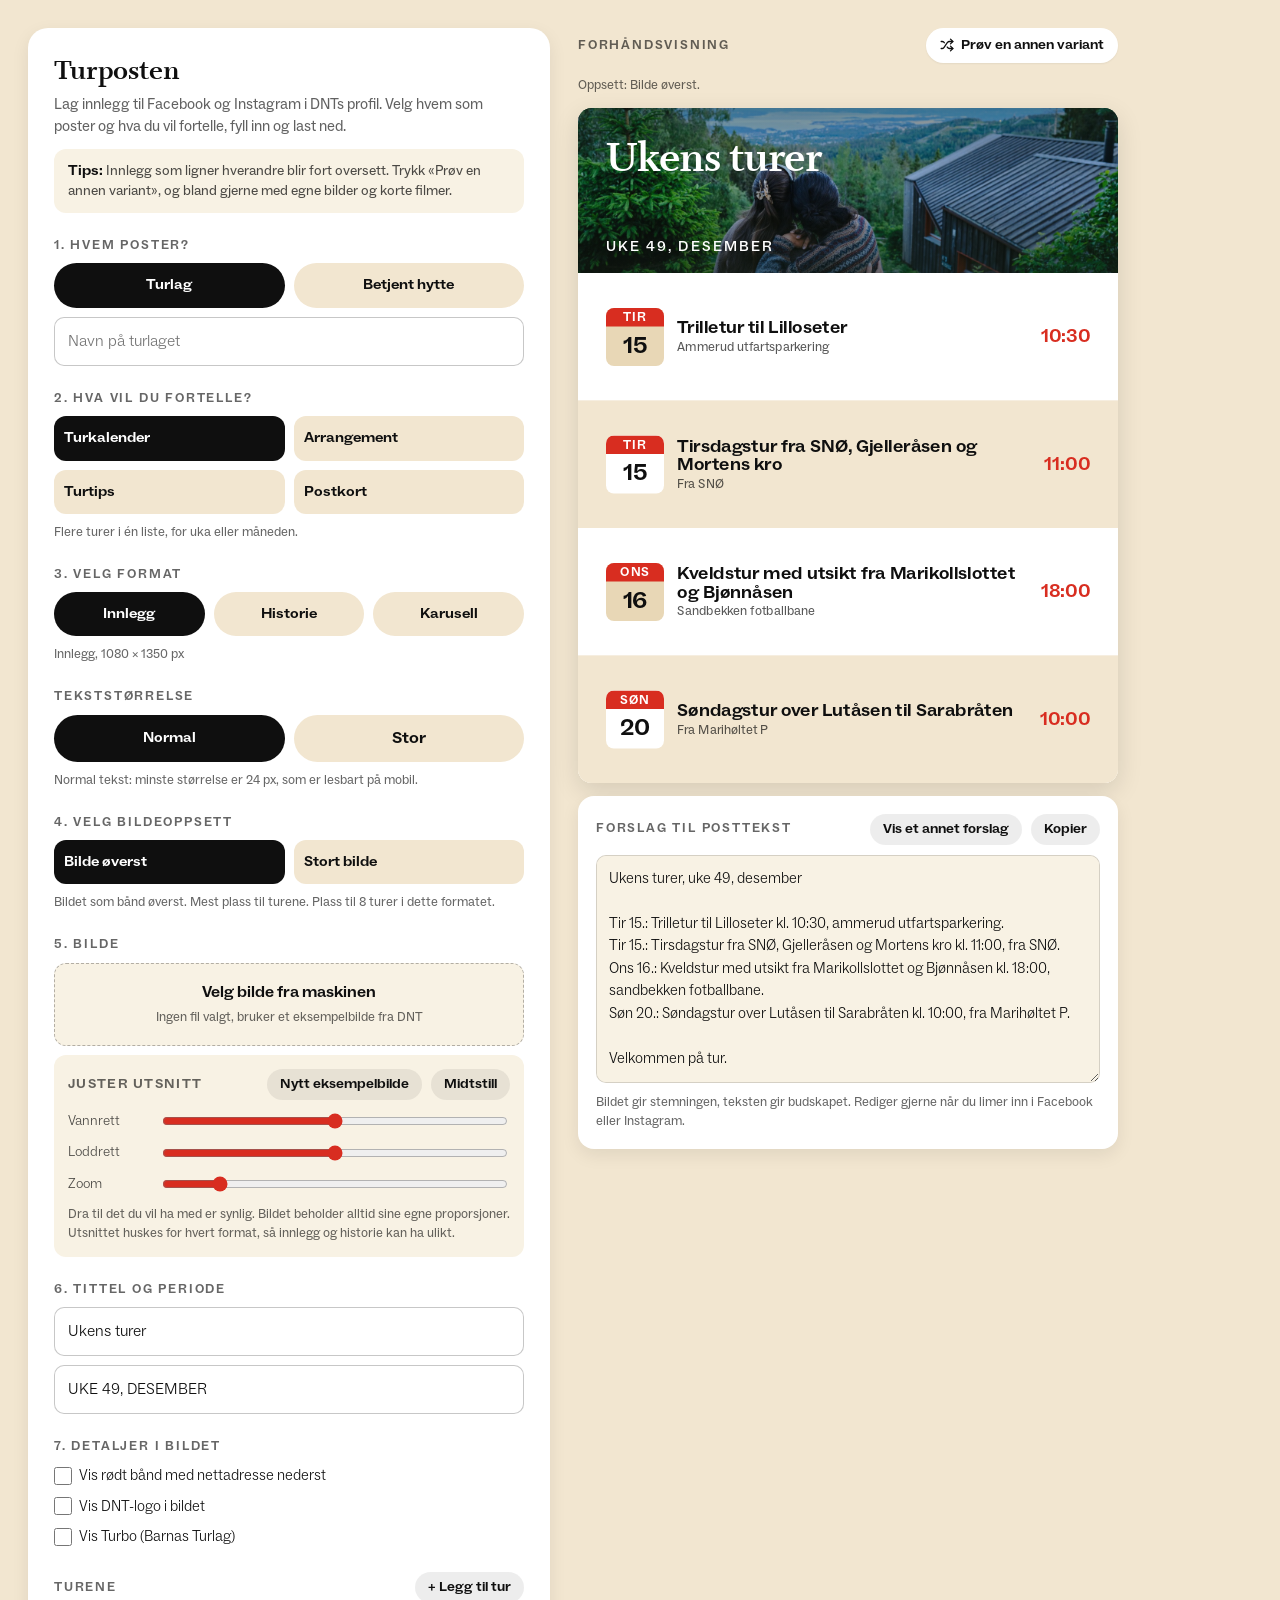
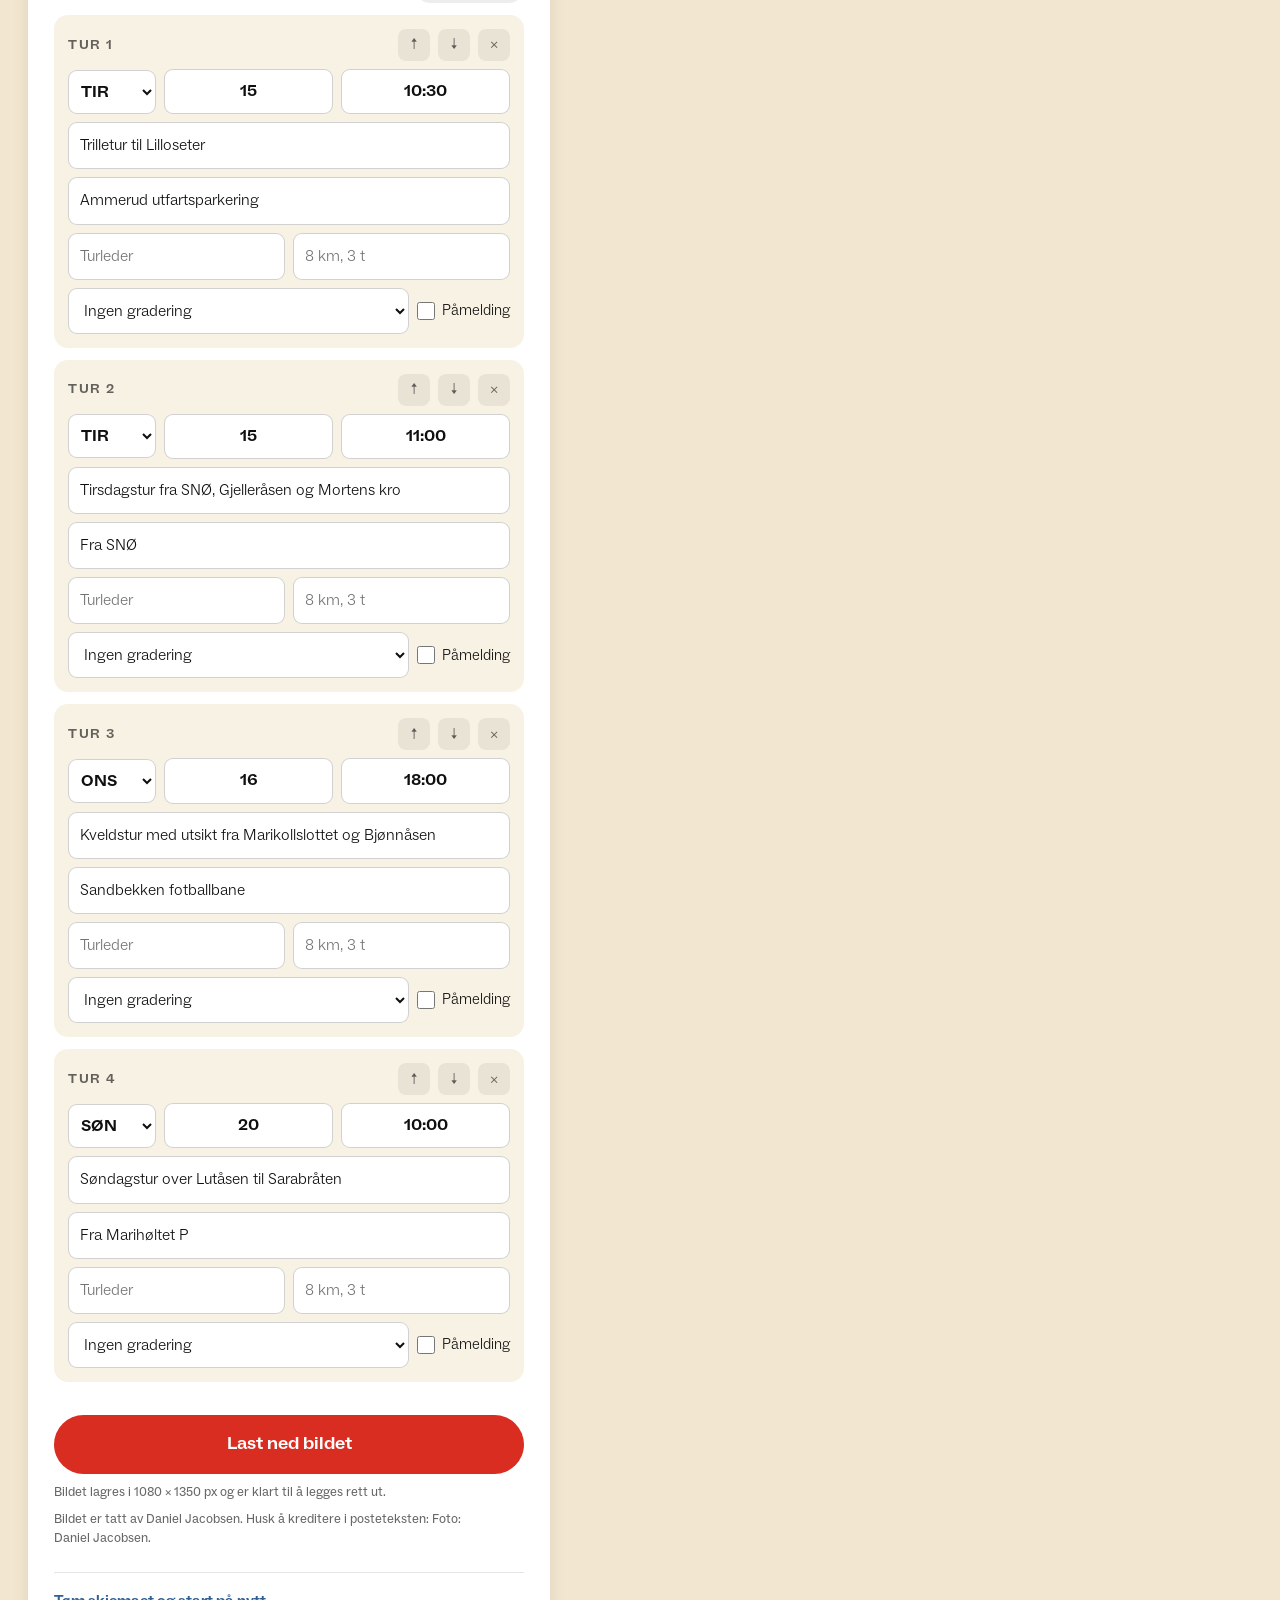
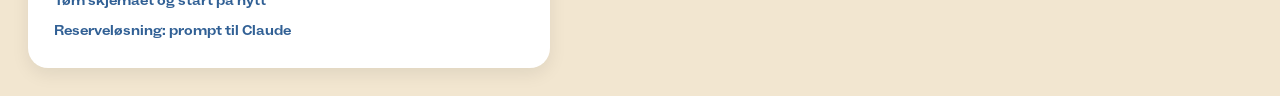
==== commit 73739a20: "Feilrettinger, tilgjengelighet og ytelse etter gjennomgang Første runde fra gjennomgangen av design," ====
--- a/index.html
+++ b/index.html
@@ -5,7 +5,24 @@
 <meta name="viewport" content="width=device-width, initial-scale=1">
 <title>Turposten: innlegg til sosiale medier for turlag og hytter</title>
 <meta name="description" content="Lag ferdige bilder til Facebook og Instagram i DNTs profil, for turlag og betjente hytter i DNT Oslo og Omegn.">
+<meta name="theme-color" content="#F2E6D0">
+<!-- Forhåndsvisning når lenken deles, f.eks. hyttelenken ?hytte= i Messenger og e-post.
+     Adressene må være absolutte. Fotoet er Leirvassbu, tatt av Daniel Jacobsen. -->
+<meta property="og:type" content="website">
+<meta property="og:site_name" content="DNT Oslo og Omegn">
+<meta property="og:locale" content="nb_NO">
+<meta property="og:title" content="Turposten">
+<meta property="og:description" content="Lag ferdige bilder til Facebook og Instagram i DNTs profil, for turlag og betjente hytter.">
+<meta property="og:url" content="https://dntoslo.github.io/mal-generator/">
+<meta property="og:image" content="https://dntoslo.github.io/mal-generator/assets/img/hytter/leirvassbu-1.jpg">
+<meta property="og:image:width" content="1800">
+<meta property="og:image:height" content="1200">
+<meta property="og:image:alt" content="To skiløpere foran Leirvassbu i vintersol">
+<meta name="twitter:card" content="summary_large_image">
 <link rel="icon" href="assets/img/dnt-logo.png" type="image/png">
+<!-- Tittelfonten og overskriftsfonten trengs til første måling av plakaten. -->
+<link rel="preload" href="assets/fonts/Whitman-BoldLF.ttf" as="font" type="font/ttf" crossorigin>
+<link rel="preload" href="assets/fonts/ABCSocialExtended-Bold.otf" as="font" type="font/otf" crossorigin>
 <link rel="stylesheet" href="css/tokens.css">
 <link rel="stylesheet" href="css/app.css">
 </head>
@@ -68,7 +85,7 @@
       <p class="hjelp" id="format-hjelp"></p>
     </div>
 
-    <div class="felt" data-avsender="turlag">
+    <div class="felt" id="tekst-felt" data-avsender="turlag">
       <p class="felt__etikett">Tekststørrelse</p>
       <div class="knapperad" data-gruppe="tekst" role="group" aria-label="Tekststørrelse">
         <button type="button" class="pille" data-verdi="normal">Normal</button>
@@ -276,7 +293,7 @@
       <p class="hjelp">Tomme felt vises ikke i bildet. Merkelapp viser lengde og gradering, Plakat viser alt.</p>
     </div>
 
-    <div class="felt">
+    <div class="felt" id="detaljer-felt">
       <p class="felt__etikett">7. Detaljer i bildet</p>
       <label class="avkryssing" data-mal="arrangement turtips sesong meny turkalender program" data-nivaa="merkelapp"><input type="checkbox" id="vis-merke"><span>Vis merkelapp med logo og navn øverst</span></label>
       <label class="avkryssing"><input type="checkbox" id="vis-band"><span>Vis rødt bånd med nettadresse nederst</span></label>
@@ -297,7 +314,8 @@
     </div>
 
     <div class="felt">
-      <p class="advarsel" id="formange" hidden></p>
+      <!-- Statusområdet står alltid i siden, så skjermlesere leser opp advarselen når den dukker opp. -->
+      <div role="status" aria-live="polite"><p class="advarsel" id="formange" hidden></p></div>
       <button type="button" class="primar" id="last-ned">Last ned bildet</button>
       <button type="button" class="lenkeknapp" id="last-ned-ett" hidden>Last ned bare bildet som vises nå</button>
       <p class="hjelp" id="nedlasting-hjelp"></p>
@@ -386,7 +404,8 @@
   </div>
 </template>
 
-<script src="js/vendor/html2canvas.min.js"></script>
+<!-- html2canvas trengs først ved nedlasting, så den får ikke holde igjen resten av siden. -->
+<script src="js/vendor/html2canvas.min.js" defer></script>
 <script src="js/hytter.js"></script>
 <script src="js/app.js"></script>
 </body>
--- a/css/tokens.css
+++ b/css/tokens.css
@@ -160,6 +160,13 @@
   --chip-gronn: #DCF3E0;  /* «DNTs tilbud»-chip (ca.-verdi) */
   --rod-hover:  #B52418;  /* primærknapp hover, avledet av DNT Rød */
 
+  /* ---------- Turposten ---------- */
+  /* Plakaten eksporteres med html2canvas 1.4.1, som ikke forstår color-mix().
+     Tokens som brukes i plakaten må derfor være hex eller rgba. */
+  --foto-bakgrunn:  #2F3B33;  /* mørk flate bak fotoet, synlig før bildet er lastet */
+  --advarsel-bg:    #FDECEA;  /* advarsel og feilmelding i skjemaet */
+  --advarsel-tekst: #8E1B12;
+
   /* ---------- Radier ---------- */
   /* DNTs formspråk er mykt avrundet: T-logoen, ikonstrøkene og
      hyttene deler samme runde avslutninger. Hjørnene følger etter. */
--- a/css/app.css
+++ b/css/app.css
@@ -8,8 +8,15 @@
 
 html, body { margin: 0; background: var(--beige); }
 input, select, button, textarea { font: inherit; }
-input:focus, select:focus, textarea:focus { outline: none; border-color: var(--dnt-rod); }
-button:focus-visible { outline: 2px solid var(--dnt-rod); outline-offset: 2px; }
+/* Synlig fokus på alt som kan nås med tastatur: knapper, avkrysninger og glidere får ring,
+   tekstfelt får rød, tykkere kant. Selektorene for tekstfelt er like spesifikke som
+   kantreglene lenger ned (f.eks. .tur input[type="text"]), så fokus alltid vinner. */
+:focus-visible { outline: 2px solid var(--dnt-rod); outline-offset: 2px; }
+.tekstfelt:focus, .tur input[type="text"]:focus, .tur select:focus,
+.prompt textarea:focus, .posttekst textarea:focus {
+  outline: none; border-color: var(--dnt-rod); box-shadow: 0 0 0 1px var(--dnt-rod);
+}
+::placeholder { color: rgba(0,0,0,0.55); opacity: 1; }
 [hidden] { display: none !important; }
 
 /* ---------- Sideoppsett ---------- */
@@ -41,9 +48,10 @@
 
 .felt { display: flex; flex-direction: column; gap: 9px; }
 .felt--romslig { gap: 12px; }
-.felt__etikett { font-family: var(--font-heading); font-weight: 700; font-size: 12px; letter-spacing: 0.15em; text-transform: uppercase; color: rgba(0,0,0,0.5); margin: 0; }
+/* Gråtonene i skjemaet er minst 0,6 sort, som gir over 4,5:1 kontrast på hvitt og beige. */
+.felt__etikett { font-family: var(--font-heading); font-weight: 700; font-size: 12px; letter-spacing: 0.15em; text-transform: uppercase; color: rgba(0,0,0,0.6); margin: 0; }
 .felt__topp { display: flex; flex-wrap: wrap; align-items: center; justify-content: space-between; gap: 10px; }
-.hjelp { font-family: var(--font-body); font-weight: 400; font-size: 13px; line-height: 1.45; color: rgba(0,0,0,0.55); margin: 0; }
+.hjelp { font-family: var(--font-body); font-weight: 400; font-size: 13px; line-height: 1.45; color: rgba(0,0,0,0.6); margin: 0; }
 
 .knapperad { display: flex; gap: 9px; }
 .knapperad--grid { display: grid; grid-template-columns: 1fr 1fr; }
@@ -69,10 +77,13 @@
   border: 1.5px dashed rgba(0,0,0,0.28); border-radius: 12px; padding: 18px; cursor: pointer; background: var(--beige-lys);
 }
 .opplasting__tittel { font-family: var(--font-heading); font-weight: 700; font-size: 15px; color: var(--sort); }
-.opplasting input { display: none; }
+/* Filfeltet skjules visuelt, men kan fortsatt nås med Tab og åpnes med Enter eller mellomrom. */
+.opplasting { position: relative; }
+.opplasting input { position: absolute; width: 1px; height: 1px; opacity: 0; overflow: hidden; }
+.opplasting:focus-within { outline: 2px solid var(--dnt-rod); outline-offset: 2px; }
 
 .boks { display: flex; flex-direction: column; gap: 11px; padding: 14px; border-radius: 12px; background: var(--beige-lys); }
-.boks__etikett { font-family: var(--font-heading); font-weight: 700; font-size: 13px; letter-spacing: 0.1em; text-transform: uppercase; color: rgba(0,0,0,0.5); }
+.boks__etikett { font-family: var(--font-heading); font-weight: 700; font-size: 13px; letter-spacing: 0.1em; text-transform: uppercase; color: rgba(0,0,0,0.6); }
 .liten-knapp {
   border: none; background: rgba(0,0,0,0.07); border-radius: 999px; padding: 6px 13px;
   font-family: var(--font-heading); font-weight: 700; font-size: 13px; color: var(--sort); cursor: pointer;
@@ -90,7 +101,7 @@
 .turliste { display: flex; flex-direction: column; gap: 12px; }
 .tur { display: flex; flex-direction: column; gap: 8px; padding: 14px; border-radius: 14px; background: var(--beige-lys); }
 .tur__topp { display: flex; align-items: center; gap: 8px; }
-.tur__nummer { flex: 1; font-family: var(--font-heading); font-weight: 700; font-size: 13px; letter-spacing: 0.12em; color: rgba(0,0,0,0.45); }
+.tur__nummer { flex: 1; font-family: var(--font-heading); font-weight: 700; font-size: 13px; letter-spacing: 0.12em; color: rgba(0,0,0,0.6); }
 .ikon-knapp {
   width: 32px; height: 32px; border: none; border-radius: 8px; background: rgba(0,0,0,0.06);
   font-size: 15px; line-height: 1; color: rgba(0,0,0,0.6); cursor: pointer;
@@ -102,16 +113,17 @@
   width: 100%; box-sizing: border-box; border: 1.5px solid rgba(0,0,0,0.18); border-radius: 9px; padding: 11px;
   font-family: var(--font-body); font-size: 16px; color: var(--sort); background: var(--hvit);
 }
-.tur__kort { font-family: var(--font-heading) !important; font-weight: 700; font-size: 15px !important; text-align: center; padding: 10px !important; }
+/* 16 px i alle felt, ellers zoomer Safari på iPhone inn når feltet får fokus. */
+.tur__kort { font-family: var(--font-heading) !important; font-weight: 700; font-size: 16px !important; text-align: center; padding: 10px !important; }
 .tur__dag { flex: none !important; width: 88px !important; padding: 10px 8px !important; text-align: left; }
-.tur__liten { font-size: 15px !important; }
+.tur__liten { font-size: 16px !important; }
 .tur__pamelding { flex: none !important; display: flex; align-items: center; gap: 7px; font-family: var(--font-body); font-size: 15px; color: var(--sort); cursor: pointer; }
 .tur__pamelding input { width: 18px; height: 18px; accent-color: var(--dnt-rod); margin: 0; }
 
 .avkryssing { display: flex; align-items: center; gap: 7px; font-family: var(--font-body); font-size: 15px; color: var(--sort); cursor: pointer; }
 .avkryssing input { width: 18px; height: 18px; accent-color: var(--dnt-rod); margin: 0; }
 
-.advarsel { border-radius: 12px; padding: 13px 15px; background: #FDECEA; font-family: var(--font-body); font-size: 14px; line-height: 1.45; color: #8E1B12; margin: 0; }
+.advarsel { border-radius: 12px; padding: 13px 15px; background: var(--advarsel-bg); font-family: var(--font-body); font-size: 14px; line-height: 1.45; color: var(--advarsel-tekst); margin: 0; }
 
 .primar {
   border: none; border-radius: 999px; background: var(--dnt-rod); color: var(--hvit);
@@ -164,7 +176,7 @@
 }
 #plakat * { box-sizing: border-box; }
 .p-flate { width: var(--bredde); height: var(--hoyde); position: relative; overflow: hidden; background: var(--beige-lys); display: flex; flex-direction: column; }
-.p-flate--bakgrunn { background: #2f3b33; }
+.p-flate--bakgrunn { background: var(--foto-bakgrunn); }
 
 /* Foto og scrim */
 .p-foto { width: 100%; height: 100%; background-size: var(--bg-str); background-position: var(--bg-pos); background-repeat: no-repeat; }
@@ -174,7 +186,7 @@
 .p-scrim--bakgrunn { background: linear-gradient(180deg, rgba(20,30,22,0.52) 0%, rgba(20,30,22,0.14) 34%, rgba(20,30,22,0.30) 100%); }
 
 /* Hero (Bilde øverst) og tittel over foto (Stort bilde) */
-.p-hero { flex: none; position: relative; overflow: hidden; background: #2f3b33; height: var(--hero-h); }
+.p-hero { flex: none; position: relative; overflow: hidden; background: var(--foto-bakgrunn); height: var(--hero-h); }
 .p-hero__tekst { position: absolute; left: 56px; top: 46px; right: 170px; display: flex; flex-direction: column; gap: 8px; }
 .p-hero__tekst--lav { top: 52px; }
 .p-overlinje { font-family: var(--font-heading); font-weight: 500; font-size: var(--overlinje-size, 24px); letter-spacing: 0.18em; color: var(--hvit); }
@@ -247,33 +259,30 @@
 .k-maal { position: fixed; left: -24000px; top: 0; width: 1080px; pointer-events: none; visibility: hidden; }
 
 /* Skjulte etiketter for skjermlesere */
-.skjult { position: absolute; width: 1px; height: 1px; overflow: hidden; clip: rect(0 0 0 0); white-space: nowrap; }
+.skjult { position: absolute; width: 1px; height: 1px; overflow: hidden; clip: rect(0 0 0 0); clip-path: inset(50%); white-space: nowrap; }
 
 /* ---------- Skjema: arrangement ---------- */
 .tekstfelt--dag { flex: none !important; width: 150px; }
 textarea.tekstfelt { resize: vertical; line-height: 1.4; }
 
 /* =========================================================
-   Enkeltplakat (arrangement og turtips). Kun px. Variabler fra JS:
+   Plakat-nivået i enkeltmalene: foto øverst, all informasjon på lys
+   beige under. Kun px. Variabler fra JS:
    --a-pad --a-chip --a-dag-size --a-dato-size --a-maaned-size
    --a-merke-size --a-tittel-size --a-under-size --a-etikett-size
    --a-verdi-size --a-tekst-size --a-foto-h
    ========================================================= */
 .a-flate { width: var(--bredde); height: var(--hoyde); position: relative; overflow: hidden; background: var(--beige-lys); display: flex; flex-direction: column; color: var(--sort); }
-.a-flate--foto { background: #2f3b33; }
-
-.a-foto { position: relative; overflow: hidden; background: #2f3b33; flex: none; }
-.a-foto--fyll { position: absolute; inset: 0; }
+
+.a-foto { position: relative; overflow: hidden; background: var(--foto-bakgrunn); flex: none; }
 .a-foto--topp { height: var(--a-foto-h); }
 .a-scrim { position: absolute; inset: 0; }
-.a-scrim--foto { background: linear-gradient(180deg, rgba(20,30,22,0.40) 0%, rgba(20,30,22,0.05) 28%, rgba(20,30,22,0.30) 52%, rgba(20,30,22,0.86) 100%); }
 .a-scrim--topp { background: linear-gradient(180deg, rgba(20,30,22,0.38) 0%, rgba(20,30,22,0.02) 45%, rgba(20,30,22,0.10) 100%); }
 
 .a-overlinje { position: absolute; left: var(--a-pad); top: 56px; font-family: var(--font-heading); font-weight: 500; font-size: 26px; letter-spacing: 0.18em; color: var(--hvit); }
 
 .a-innhold { display: flex; flex-direction: column; gap: 24px; padding: var(--a-pad); min-height: 0; }
 .a-innhold--fyll { flex: 1; }
-.a-innhold--paa-foto { position: absolute; left: 0; right: 0; bottom: var(--band-h, 88px); color: var(--hvit); }
 .a-innhold--midt { justify-content: center; }
 
 .a-topp { display: flex; align-items: flex-start; gap: 36px; }
@@ -295,21 +304,16 @@
 
 .a-tittel { font-family: var(--font-display); font-weight: 700; font-size: var(--a-tittel-size); line-height: 0.98; letter-spacing: -0.02em; white-space: nowrap; }
 .a-tittel--bryt { white-space: normal; }
-.a-under { font-family: var(--font-heading); font-weight: 500; font-size: var(--a-under-size); line-height: 1.2; }
-.a-innhold--paa-foto .a-under { color: rgba(255,255,255,0.9); }
-.a-flate:not(.a-flate--foto) .a-under { color: rgba(0,0,0,0.65); }
+.a-under { font-family: var(--font-heading); font-weight: 500; font-size: var(--a-under-size); line-height: 1.2; color: rgba(0,0,0,0.65); }
 
 .a-info { display: grid; grid-template-columns: repeat(2, minmax(0, 1fr)); gap: 20px 40px; }
 .a-info__rad { display: flex; flex-direction: column; gap: 6px; min-width: 0; }
 .a-info__etikett { font-family: var(--font-heading); font-weight: 700; font-size: var(--a-etikett-size); letter-spacing: 0.12em; text-transform: uppercase; line-height: 1; color: rgba(0,0,0,0.55); }
 .a-info__verdi { font-family: var(--font-body); font-weight: 400; font-size: var(--a-verdi-size); line-height: 1.25; }
-.a-innhold--paa-foto .a-info__etikett { color: rgba(255,255,255,0.72); }
-/* Graderingsprikk i turtips. Hvit kant på foto, så også blå og svart syns mot mørk bakgrunn. */
+/* Graderingsprikk i turtips. På foto (Merkelapp) er det .m-prikk med hvit kant. */
 .a-grad { display: inline-block; width: 22px; height: 22px; border-radius: 999px; margin-right: 12px; vertical-align: -1px; }
-.a-innhold--paa-foto .a-grad { border: 3px solid var(--hvit); }
 
 .a-tekst { font-family: var(--font-body); font-weight: 400; font-size: var(--a-tekst-size); line-height: 1.35; color: rgba(0,0,0,0.8); }
-.a-innhold--paa-foto .a-tekst { color: rgba(255,255,255,0.92); }
 
 /* Meny i Plakat: én rett per linje med rød prikk. Prikken er et eget element,
    ikke ::before, så html2canvas tegner den likt som forhåndsvisningen. */
@@ -323,7 +327,7 @@
    Kun px. Variabler fra JS: --m-tittel-size --m-under-size --m-fakta-size
    --m-topp --m-bunn --m-innhold-topp --m-stempel-bunn --merke-bg --merke-fg
    ========================================================= */
-.m-flate { width: var(--bredde); height: var(--hoyde); position: relative; overflow: hidden; background: #2f3b33; color: var(--hvit); }
+.m-flate { width: var(--bredde); height: var(--hoyde); position: relative; overflow: hidden; background: var(--foto-bakgrunn); color: var(--hvit); }
 .m-scrim { position: absolute; inset: 0; }
 .m-scrim--nede { background: linear-gradient(180deg, rgba(20,30,22,0.34) 0%, rgba(20,30,22,0) 24%, rgba(20,30,22,0) 44%, rgba(20,30,22,0.84) 100%); }
 .m-scrim--oppe { background: linear-gradient(180deg, rgba(20,30,22,0.84) 0%, rgba(20,30,22,0.14) 48%, rgba(20,30,22,0) 70%, rgba(20,30,22,0.26) 100%); }
@@ -358,7 +362,7 @@
    Bare stempelet (B) har logo. Kun px. Variabler fra JS:
    --s-navn-size --s-bunn --s-bunn-b --s-c-topp --s-c-foto-h
    ========================================================= */
-.s-flate { width: var(--bredde); height: var(--hoyde); position: relative; overflow: hidden; background: #2f3b33; color: var(--hvit); }
+.s-flate { width: var(--bredde); height: var(--hoyde); position: relative; overflow: hidden; background: var(--foto-bakgrunn); color: var(--hvit); }
 .s-scrim { position: absolute; inset: 0; background: linear-gradient(180deg, rgba(20,30,22,0) 50%, rgba(20,30,22,0.74) 100%); }
 .s-over { font-family: var(--font-heading); font-weight: 700; font-size: 26px; letter-spacing: 0.14em; text-transform: uppercase; line-height: 1; }
 .s-over--rod { color: var(--dnt-rod); }
@@ -380,11 +384,13 @@
 
 /* C: fotoet med lys kant, signaturen på kanten under */
 .s-flate--c { background: var(--beige-lys); color: var(--sort); padding: var(--s-c-topp, 44px) 44px 0; display: flex; flex-direction: column; }
-.s-c__foto { height: var(--s-c-foto-h, 1040px); flex: none; border-radius: 6px; overflow: hidden; position: relative; background: #2f3b33; }
+.s-c__foto { height: var(--s-c-foto-h, 1040px); flex: none; border-radius: 6px; overflow: hidden; position: relative; background: var(--foto-bakgrunn); }
 .s-c__bunn { height: 266px; flex: none; display: flex; align-items: center; justify-content: space-between; gap: 24px; padding: 0 12px; }
 .s-c__venstre { display: flex; flex-direction: column; gap: 10px; min-width: 0; }
 .s-navn--c { font-size: var(--s-navn-size, 112px); line-height: 0.9; white-space: nowrap; }
+.s-navn--c.s-navn--bryt { white-space: normal; text-wrap: balance; line-height: 0.95; }
 .s-c__meta { flex: none; display: flex; flex-direction: column; align-items: flex-end; gap: 6px; font-family: var(--font-body); font-weight: 500; font-size: 28px; line-height: 1.1; color: rgba(0,0,0,0.66); text-align: right; }
+.s-c__meta--under { align-items: flex-start; text-align: left; margin-top: 8px; }
 
 /* ---------- Turbo, Barnas Turlags maskot ---------- */
 .p-turbo { position: absolute; height: var(--turbo-h, 200px); width: auto; display: block; pointer-events: none; }
@@ -392,7 +398,6 @@
 .p-turbo--underlogo { right: 46px; top: 150px; height: calc(var(--turbo-h, 200px) * 0.8); }
 .p-turbo--band { right: var(--a-pad, 64px); bottom: calc(var(--band-h, 88px) + 24px); z-index: 1; }
 .p-turbo--fotoflate { right: 40px; bottom: 24px; }
-.a-innhold--turbo { padding-right: calc(var(--turbo-h, 200px) + 100px); }
 
 /* =========================================================
    Karusell (15. oktober 2026), bare for turkalender og program.
@@ -429,7 +434,7 @@
 .k-post__sted { font-family: var(--font-body); font-weight: 400; font-size: var(--k-sted-size, 26px); line-height: 1.2; color: rgba(0,0,0,0.66); }
 .k-post .p-detaljer { margin-top: 4px; }
 
-.k-info__foto { flex: none; height: 540px; position: relative; overflow: hidden; background: #2f3b33; }
+.k-info__foto { flex: none; height: 540px; position: relative; overflow: hidden; background: var(--foto-bakgrunn); }
 .k-info__innhold { flex: 1; display: flex; flex-direction: column; padding: 52px 0 56px; }
 .k-info .k-tittel { padding: 0 64px 30px; }
 .k-info__liste { display: flex; flex-direction: column; gap: 24px; padding: 0 64px; }
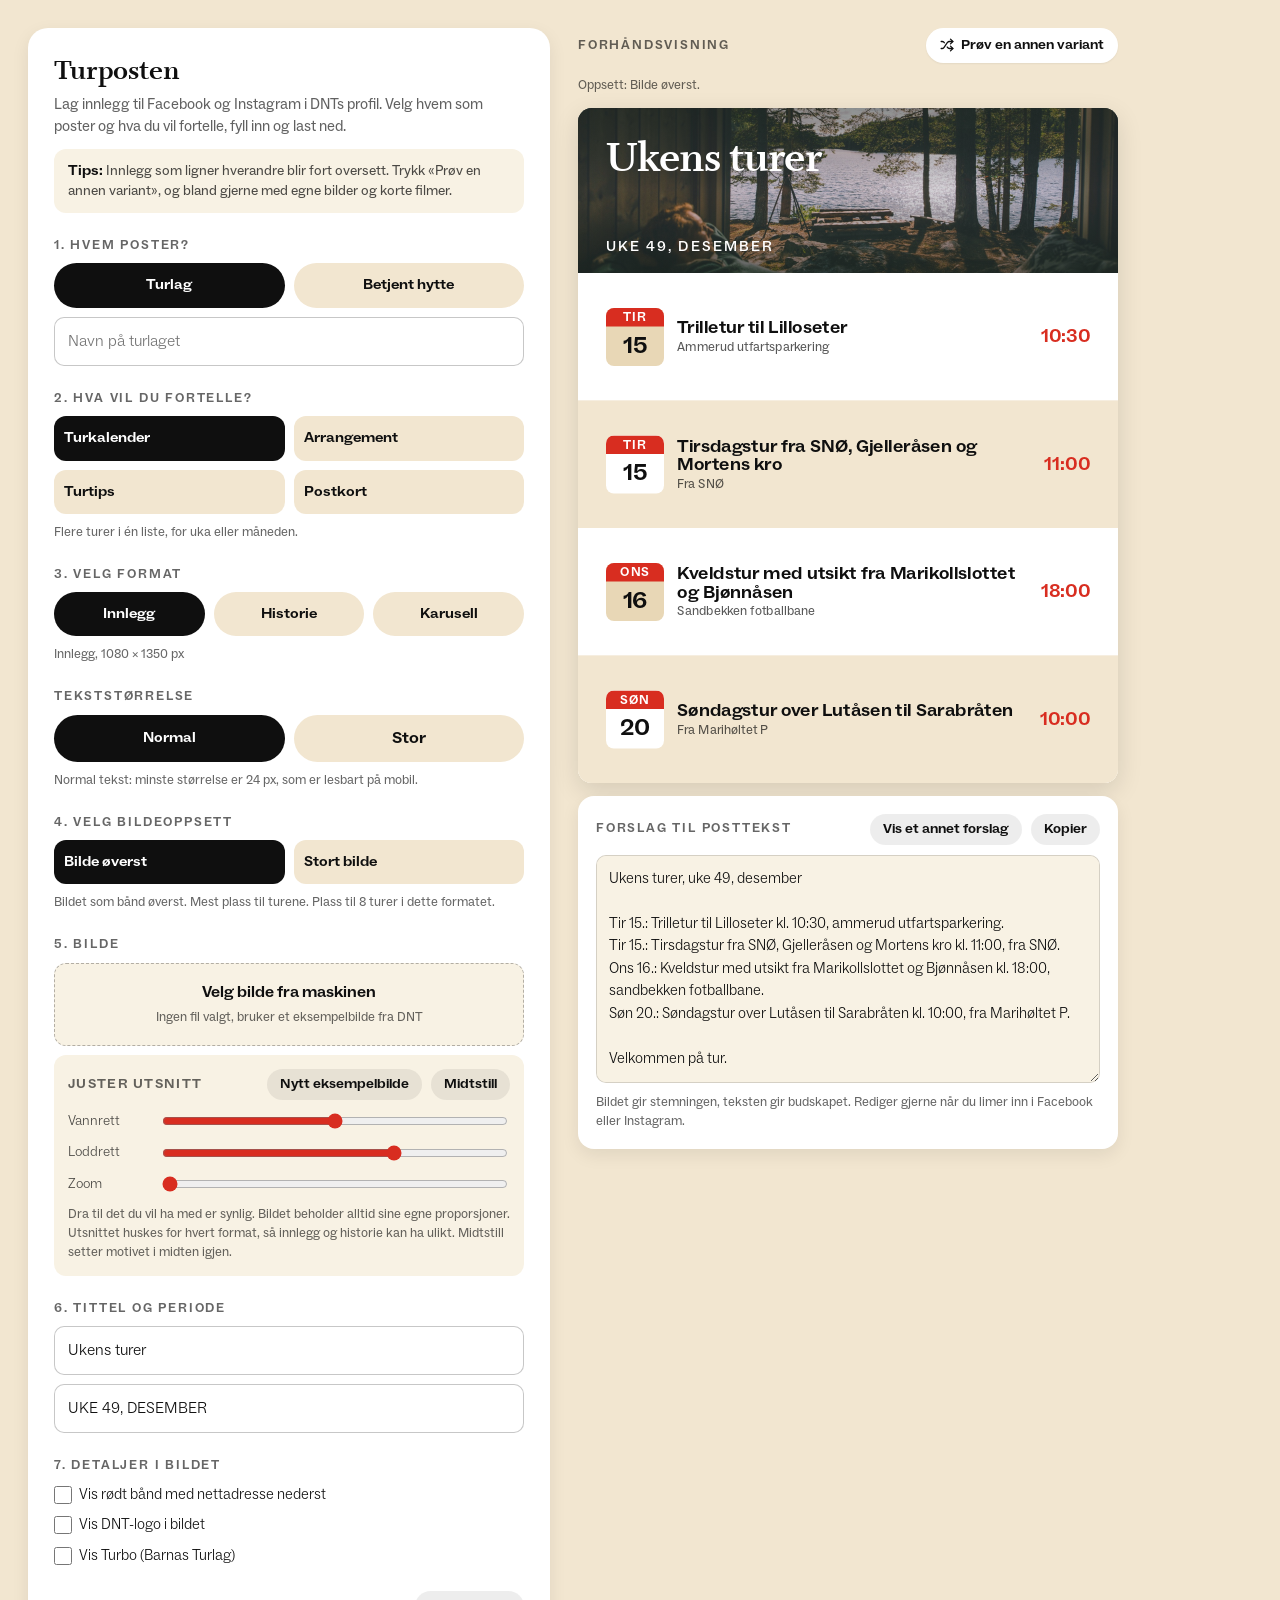
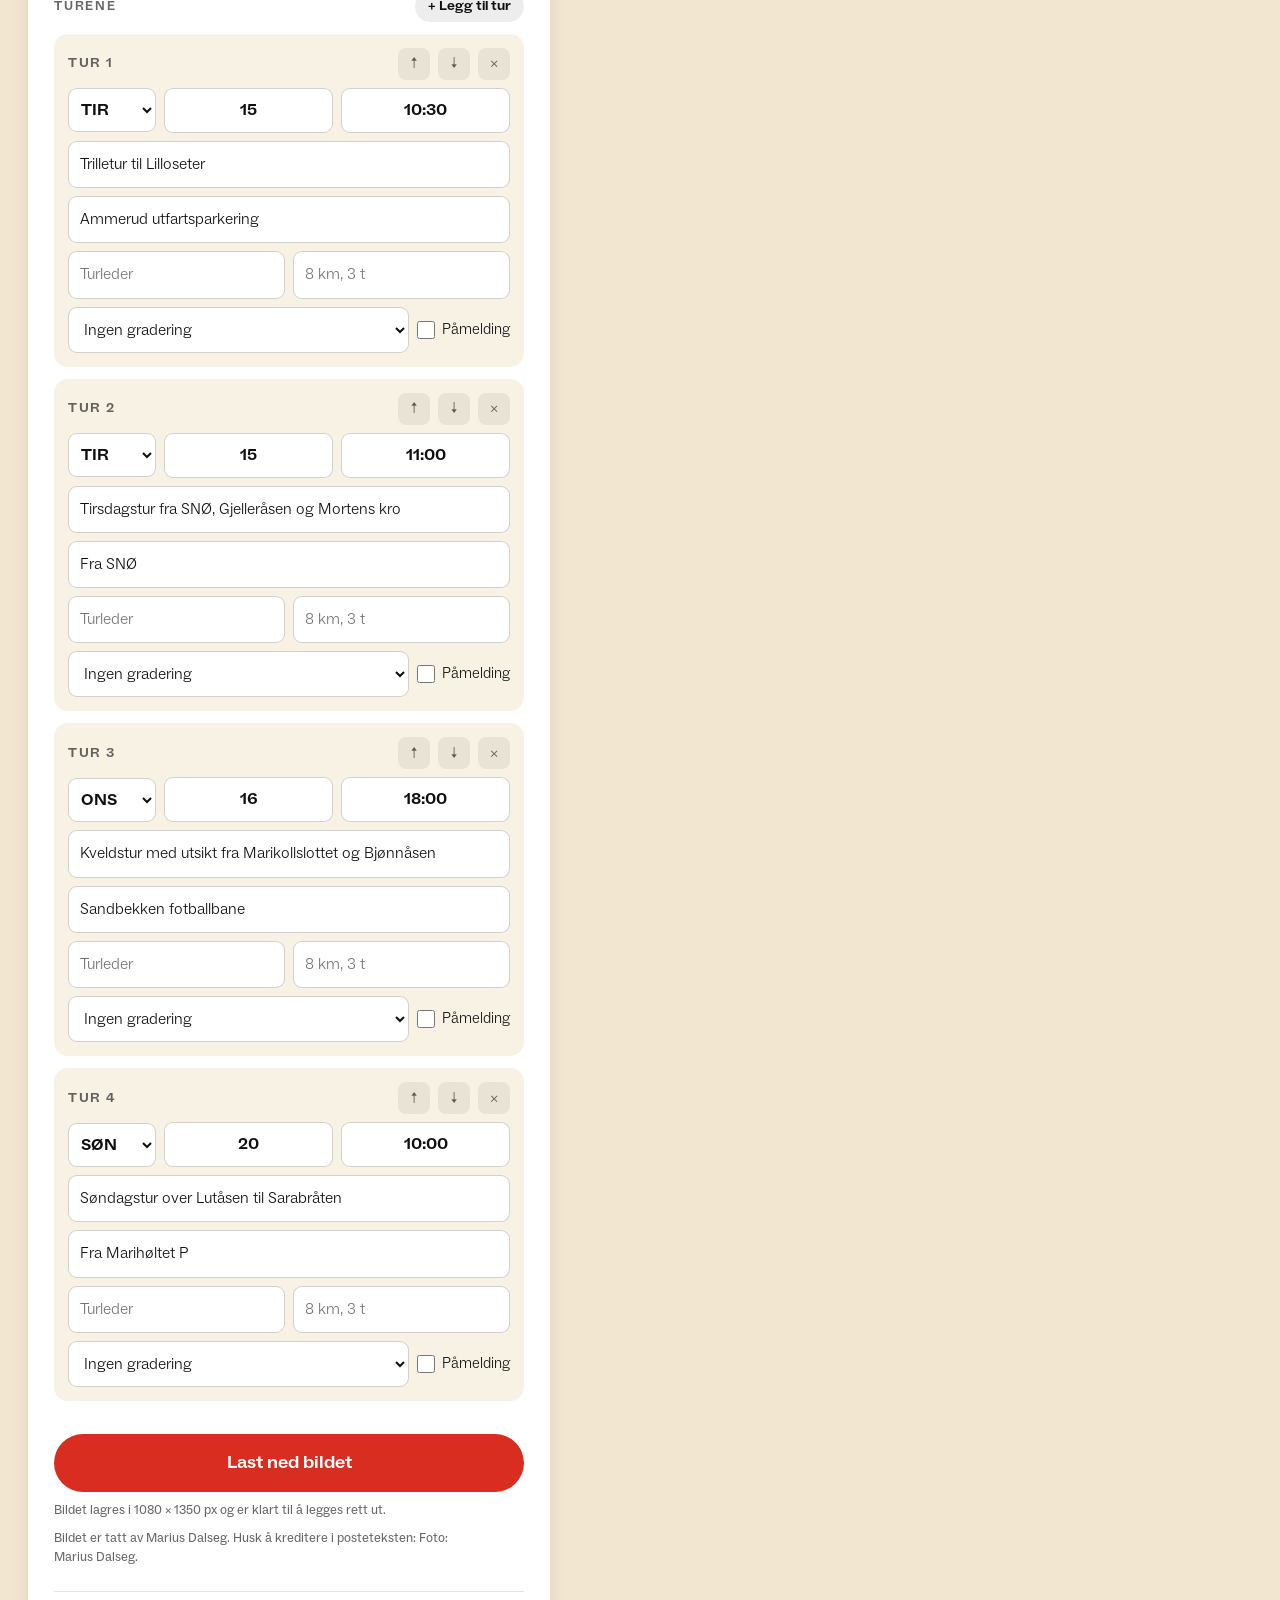
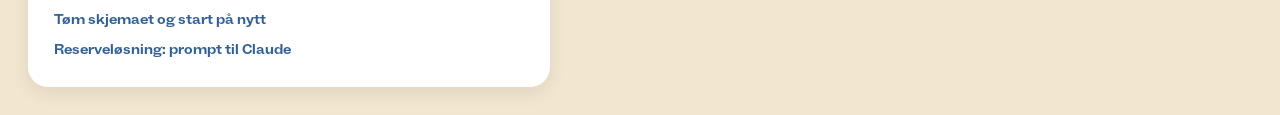
==== commit 73296d67: "Fokuspunkt per bilde, zoom 100 %, oppløsningsvarsel og bilderolle Fase 3 av gjennomgangen (bildekval" ====
--- a/index.html
+++ b/index.html
@@ -172,7 +172,11 @@
         <label class="glider"><span>Vannrett</span><input type="range" min="0" max="100" step="1" data-utsnitt="x"></label>
         <label class="glider"><span>Loddrett</span><input type="range" min="0" max="100" step="1" data-utsnitt="y"></label>
         <label class="glider"><span>Zoom</span><input type="range" min="100" max="200" step="1" data-utsnitt="z"></label>
-        <p class="hjelp">Dra til det du vil ha med er synlig. Bildet beholder alltid sine egne proporsjoner. Utsnittet huskes for hvert format, så innlegg og historie kan ha ulikt.</p>
+        <!-- Statusområdet står alltid i siden, så skjermlesere leser opp varselet om oppløsning når det dukker opp. -->
+        <div class="utsnitt-status" role="status" aria-live="polite">
+          <p class="advarsel" id="opplosning" hidden></p>
+          <p class="hjelp">Dra til det du vil ha med er synlig. Bildet beholder alltid sine egne proporsjoner. Utsnittet huskes for hvert format, så innlegg og historie kan ha ulikt. Midtstill setter motivet i midten igjen.</p>
+        </div>
       </div>
     </div>
 
--- a/css/app.css
+++ b/css/app.css
@@ -84,6 +84,8 @@
 
 .boks { display: flex; flex-direction: column; gap: 11px; padding: 14px; border-radius: 12px; background: var(--beige-lys); }
 .boks__etikett { font-family: var(--font-heading); font-weight: 700; font-size: 13px; letter-spacing: 0.1em; text-transform: uppercase; color: rgba(0,0,0,0.6); }
+/* Varselet om oppløsning og hjelpeteksten deler statusområde, så et skjult varsel ikke gir ekstra luft */
+.utsnitt-status { display: flex; flex-direction: column; gap: 11px; }
 .liten-knapp {
   border: none; background: rgba(0,0,0,0.07); border-radius: 999px; padding: 6px 13px;
   font-family: var(--font-heading); font-weight: 700; font-size: 13px; color: var(--sort); cursor: pointer;
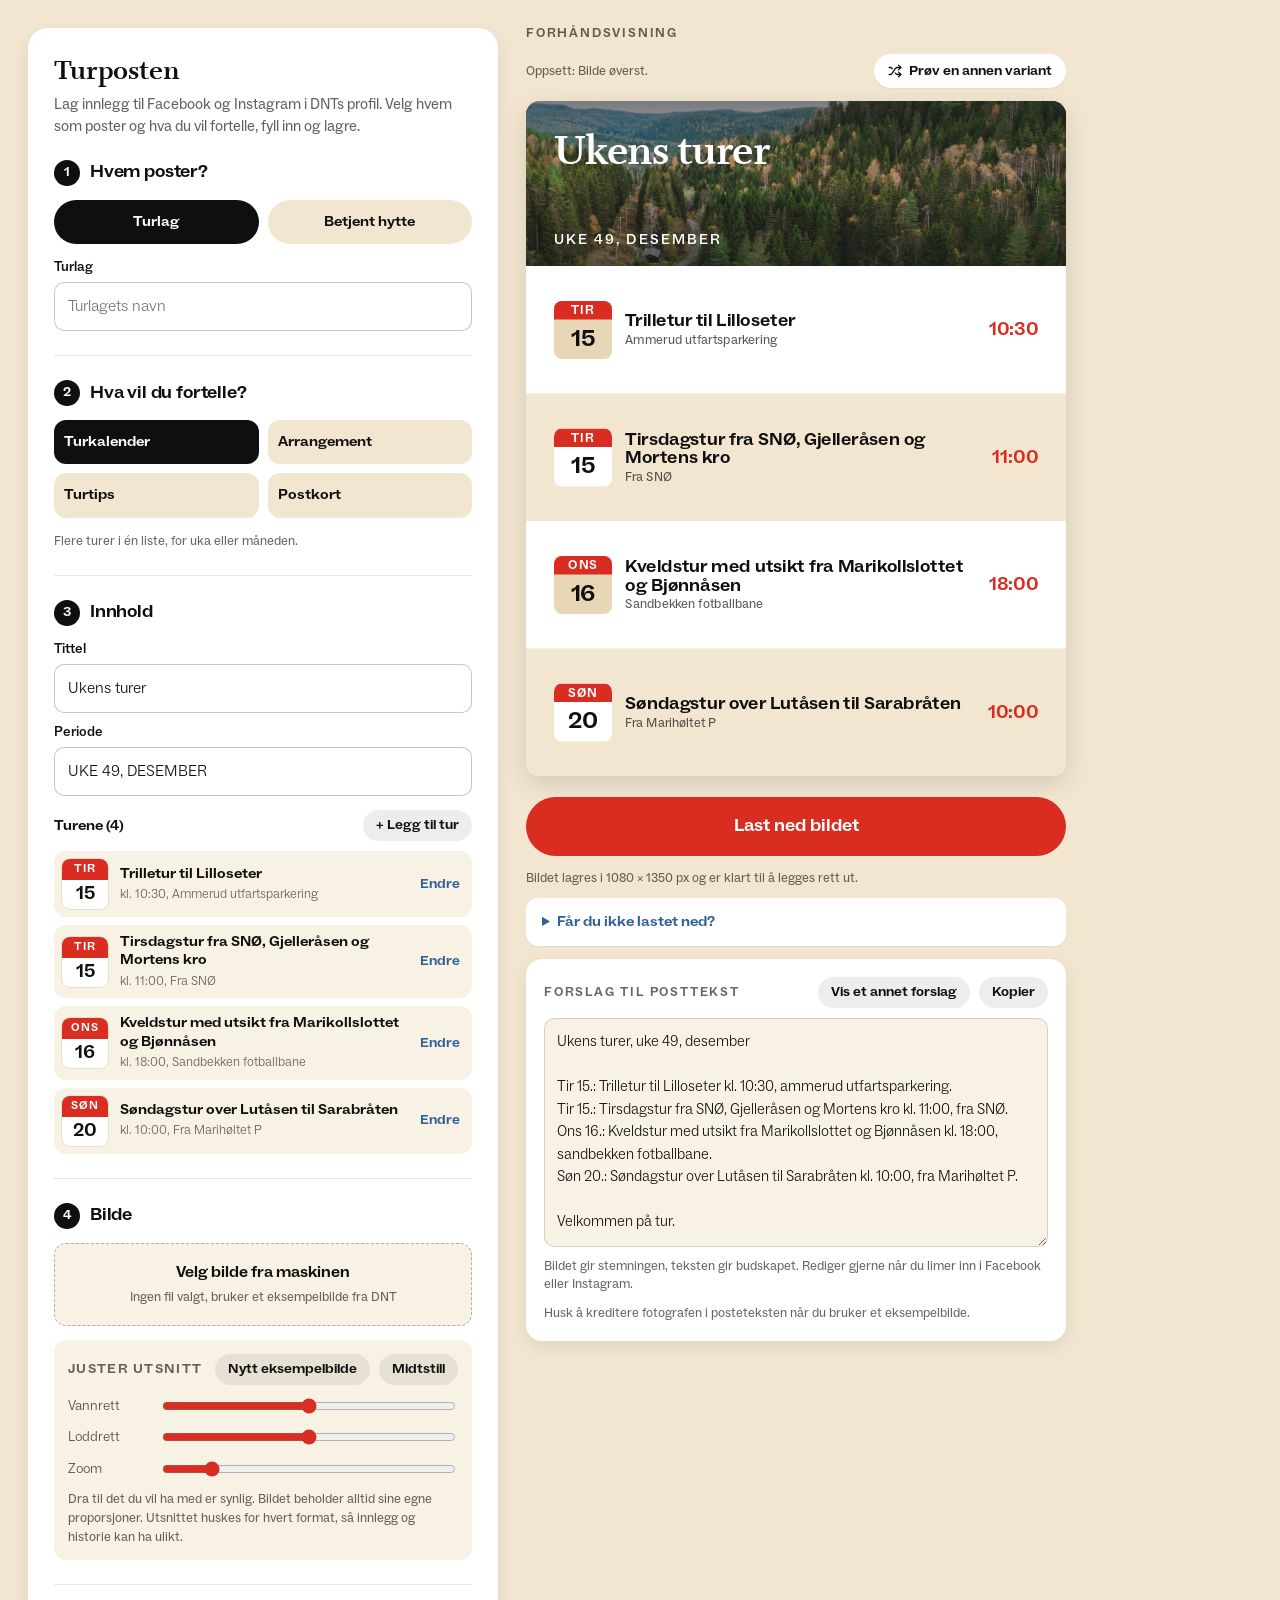
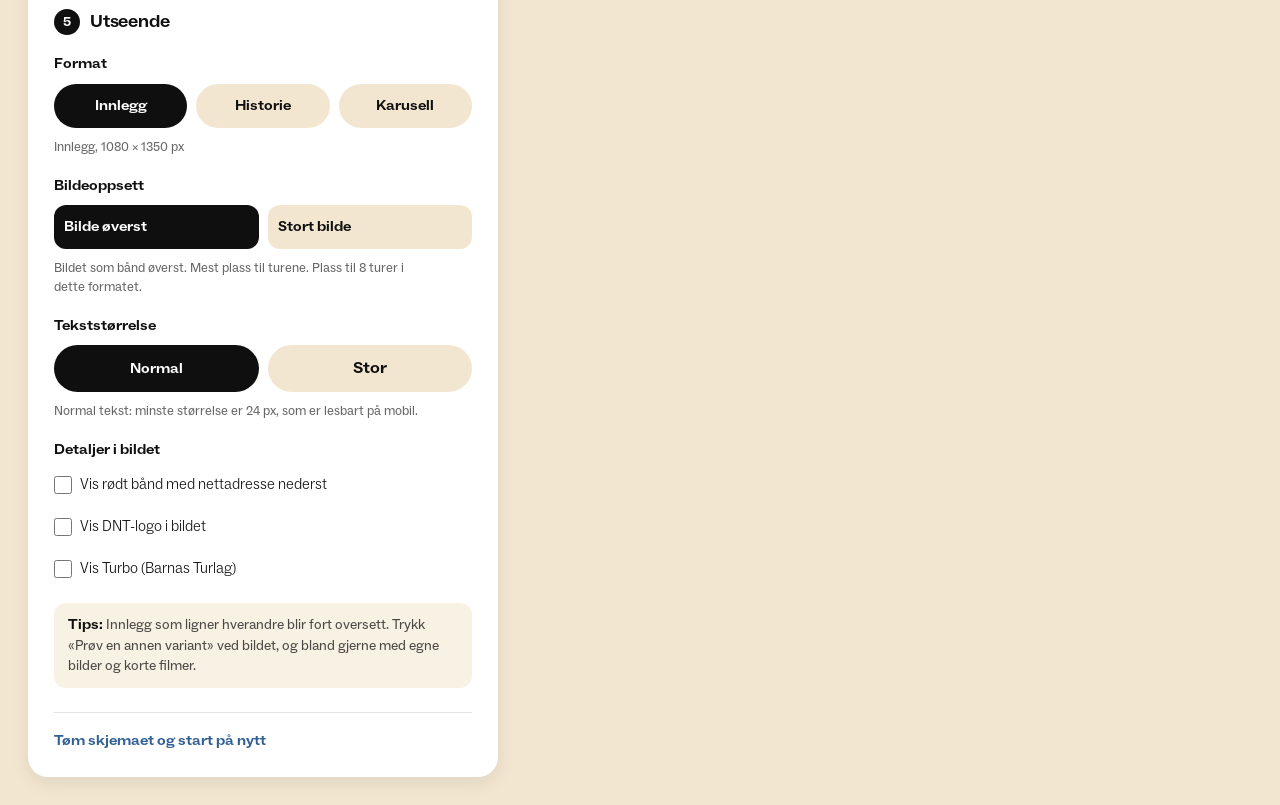
==== commit 841ee740: "Mobilflyt og deling (fase 2), første versjon Forhåndsvisning over hele skjermen og fast linje neders" ====
--- a/index.html
+++ b/index.html
@@ -27,29 +27,37 @@
 <link rel="stylesheet" href="css/app.css">
 </head>
 <body>
+
+<!-- Vises når siden er åpnet inne i Messenger, Facebook eller Instagram, der nedlasting sjelden virker. -->
+<p class="app-varsel" id="app-varsel" hidden>Du har åpnet Turposten inne i en app. For å lagre bildet må du åpne siden i Safari eller Chrome: trykk på menyen (de tre prikkene) og velg å åpne i nettleseren.</p>
+
 <main class="app">
 
-  <section class="panel" aria-label="Innstillinger">
+  <section class="panel" aria-label="Skjema">
 
     <header class="panel__intro">
       <h1 class="panel__tittel">Turposten</h1>
-      <p class="panel__ingress">Lag innlegg til Facebook og Instagram i DNTs profil. Velg hvem som poster og hva du vil fortelle, fyll inn og last ned.</p>
-      <p class="panel__tips"><strong>Tips:</strong> Innlegg som ligner hverandre blir fort oversett. Trykk «Prøv en annen variant», og bland gjerne med egne bilder og korte filmer.</p>
+      <p class="panel__ingress">Lag innlegg til Facebook og Instagram i DNTs profil. Velg hvem som poster og hva du vil fortelle, fyll inn og lagre.</p>
     </header>
 
-    <div class="felt">
-      <p class="felt__etikett">1. Hvem poster?</p>
+    <!-- Rekkefølgen er innhold først og utseende til slutt (fase 2, 16. oktober 2026).
+         Tekstnivået står under «Hva vil du fortelle?», fordi det bestemmer hvilke felt som vises i Innhold. -->
+
+    <div class="steg">
+      <h2 class="steg__tittel"><span class="steg__nr">1</span>Hvem poster?</h2>
       <div class="knapperad" data-gruppe="avsender" role="group" aria-label="Avsender">
         <button type="button" class="pille" data-verdi="turlag">Turlag</button>
         <button type="button" class="pille" data-verdi="hytte">Betjent hytte</button>
       </div>
-      <div data-avsender="turlag">
-        <label class="skjult" for="turlag">Turlag</label>
-        <input type="text" class="tekstfelt" id="turlag" data-felt="turlag" placeholder="Navn på turlaget">
-      </div>
+      <label class="skjemafelt" data-avsender="turlag">
+        <span class="etikett">Turlag</span>
+        <input type="text" class="tekstfelt" id="turlag" data-felt="turlag" placeholder="Turlagets navn">
+      </label>
       <div class="felt" data-avsender="hytte">
-        <label class="skjult" for="hytte-valg">Hytte</label>
-        <select class="tekstfelt" id="hytte-valg"></select>
+        <label class="skjemafelt">
+          <span class="etikett">Hytte</span>
+          <select class="tekstfelt" id="hytte-valg"></select>
+        </label>
         <div class="boks" id="hytte-lenke" hidden>
           <div class="felt__topp">
             <span class="boks__etikett">Hyttas egen lenke</span>
@@ -61,8 +69,8 @@
       </div>
     </div>
 
-    <div class="felt">
-      <p class="felt__etikett">2. Hva vil du fortelle?</p>
+    <div class="steg">
+      <h2 class="steg__tittel"><span class="steg__nr">2</span>Hva vil du fortelle?</h2>
       <div class="knapperad knapperad--grid" data-gruppe="mal" role="group" aria-label="Mal">
         <button type="button" class="kort-knapp" data-verdi="turkalender" data-avsender="turlag">Turkalender</button>
         <button type="button" class="kort-knapp" data-verdi="sesong" data-avsender="hytte">Sesong og booking</button>
@@ -73,88 +81,282 @@
         <button type="button" class="kort-knapp" data-verdi="postkort">Postkort</button>
       </div>
       <p class="hjelp" id="mal-hjelp"></p>
-    </div>
-
-    <div class="felt">
-      <p class="felt__etikett">3. Velg format</p>
-      <div class="knapperad" data-gruppe="format" role="group" aria-label="Format">
-        <button type="button" class="pille" data-verdi="feed">Innlegg</button>
-        <button type="button" class="pille" data-verdi="story">Historie</button>
-        <button type="button" class="pille" data-verdi="karusell" data-mal="turkalender program">Karusell</button>
-      </div>
-      <p class="hjelp" id="format-hjelp"></p>
-    </div>
-
-    <div class="felt" id="tekst-felt" data-avsender="turlag">
-      <p class="felt__etikett">Tekststørrelse</p>
-      <div class="knapperad" data-gruppe="tekst" role="group" aria-label="Tekststørrelse">
-        <button type="button" class="pille" data-verdi="normal">Normal</button>
-        <button type="button" class="pille pille--stor" data-verdi="stor">Stor</button>
-      </div>
-      <p class="hjelp" id="tekst-hjelp"></p>
-    </div>
-
-    <div class="felt" data-mal="turkalender program" data-format="karusell" hidden>
-      <p class="felt__etikett">4. Karusell</p>
-      <p class="hjelp">Første bilde er forsiden med tittel og periode. Listen fordeles på så mange bilder som trengs, og en dag deles aldri. «Godt å vite» blir siste bilde hvis du fyller det inn.</p>
-      <p class="smaa-etikett">Farge på merkelappen på forsiden</p>
-      <div class="knapperad knapperad--wrap" data-gruppe="farge" role="group" aria-label="Farge på merkelappen på forsiden">
-        <button type="button" class="pille pille--liten" data-verdi="rod">Rød</button>
-        <button type="button" class="pille pille--liten" data-verdi="vinter">Vinter</button>
-        <button type="button" class="pille pille--liten" data-verdi="paske">Påske</button>
-        <button type="button" class="pille pille--liten" data-verdi="sommer">Sommer</button>
-        <button type="button" class="pille pille--liten" data-verdi="host">Høst</button>
-      </div>
-      <input type="text" class="tekstfelt" data-felt="karusellUnder" aria-label="Undertittel på forsiden" placeholder="Undertittel på forsiden (valgfri), f.eks. Velkommen til påske på fjellet">
-      <label class="smaa-etikett" for="karusell-info">Godt å vite (valgfritt, én linje per punkt, maks fem)</label>
-      <textarea class="tekstfelt" id="karusell-info" data-felt="karusellInfo" rows="4" placeholder="F.eks.&#10;Parkering ved Vesterdalsvatnet på FV 50&#10;Bagasjetransport koster 195 kr per kolli&#10;Bestill på hyttebestilling.dnt.no"></textarea>
-      <p class="hjelp">Ikonet velges ut fra ordene i linjen, f.eks. buss og parkering, bestilling, e-post, mat eller klokkeslett.</p>
-    </div>
-
-    <div class="felt" data-mal="turkalender program" data-format="feed story">
-      <p class="felt__etikett">4. Velg bildeoppsett</p>
-      <div class="knapperad knapperad--grid" data-gruppe="oppsett" role="group" aria-label="Bildeoppsett">
-        <button type="button" class="kort-knapp" data-verdi="topp">Bilde øverst</button>
-        <button type="button" class="kort-knapp" data-verdi="bakgrunn">Stort bilde</button>
-      </div>
-      <p class="hjelp" id="oppsett-hjelp"></p>
-      <label class="avkryssing" id="kort-glass-felt" hidden><input type="checkbox" id="kort-glass"><span>Gjennomskinnelig kort, fotoet skinner svakt gjennom</span></label>
-    </div>
-
-    <div class="felt" data-mal="arrangement turtips sesong meny" hidden>
-      <p class="felt__etikett">4. Hvor mye tekst skal stå på bildet?</p>
-      <div class="knapperad knapperad--tre" data-gruppe="nivaa" role="group" aria-label="Tekstnivå">
-        <button type="button" class="kort-knapp" data-verdi="postkort">Postkort</button>
-        <button type="button" class="kort-knapp" data-verdi="merkelapp">Merkelapp</button>
-        <button type="button" class="kort-knapp" data-verdi="plakat">Plakat</button>
-      </div>
-      <p class="hjelp" id="nivaa-hjelp"></p>
-      <p class="tips-gul"><strong>Tips:</strong> Husk at du kan formidle mye tekst i posteteksten.</p>
-      <div class="felt" data-nivaa="merkelapp plakat">
-        <p class="smaa-etikett">Farge på merkelappen</p>
-        <div class="knapperad knapperad--wrap" data-gruppe="farge" role="group" aria-label="Farge på merkelappen">
-          <button type="button" class="pille pille--liten" data-verdi="rod">Rød</button>
-          <button type="button" class="pille pille--liten" data-verdi="vinter">Vinter</button>
-          <button type="button" class="pille pille--liten" data-verdi="paske">Påske</button>
-          <button type="button" class="pille pille--liten" data-verdi="sommer">Sommer</button>
-          <button type="button" class="pille pille--liten" data-verdi="host">Høst</button>
-        </div>
-      </div>
-    </div>
-
-    <div class="felt" data-nivaa="postkort" hidden>
-      <p class="felt__etikett" data-mal="postkort">4. Velg signatur</p>
-      <p class="smaa-etikett" data-mal="arrangement turtips sesong meny">Signatur</p>
-      <div class="knapperad knapperad--tre" data-gruppe="signatur" role="group" aria-label="Signatur">
-        <button type="button" class="kort-knapp" data-verdi="a">Stor</button>
-        <button type="button" class="kort-knapp" data-verdi="b">Stempel</button>
-        <button type="button" class="kort-knapp" data-verdi="c">Postkort</button>
-      </div>
-      <p class="hjelp" id="signatur-hjelp"></p>
-    </div>
-
-    <div class="felt" id="bilde-felt">
-      <p class="felt__etikett">5. Bilde</p>
+
+      <div class="felt" data-mal="arrangement turtips sesong meny" hidden>
+        <p class="undersporsmal" id="nivaa-sporsmal">Hvor mye tekst skal stå på bildet?</p>
+        <div class="knapperad knapperad--tre" data-gruppe="nivaa" role="group" aria-labelledby="nivaa-sporsmal">
+          <button type="button" class="kort-knapp" data-verdi="postkort">Postkort</button>
+          <button type="button" class="kort-knapp" data-verdi="merkelapp">Merkelapp</button>
+          <button type="button" class="kort-knapp" data-verdi="plakat">Plakat</button>
+        </div>
+        <p class="hjelp" id="nivaa-hjelp"></p>
+        <p class="tips-gul"><strong>Tips:</strong> Husk at du kan formidle mye tekst i posteteksten.</p>
+      </div>
+    </div>
+
+    <div class="steg">
+      <h2 class="steg__tittel"><span class="steg__nr">3</span>Innhold</h2>
+
+      <div class="felt" data-mal="turkalender">
+        <label class="skjemafelt">
+          <span class="etikett">Tittel</span>
+          <input type="text" class="tekstfelt" id="tittel" data-felt="tittel" placeholder="F.eks. Turer i september">
+        </label>
+        <label class="skjemafelt">
+          <span class="etikett">Periode</span>
+          <input type="text" class="tekstfelt" id="periode" data-felt="periode" placeholder="F.eks. UKE 38, SEPTEMBER">
+        </label>
+      </div>
+
+      <div class="felt" data-mal="program" hidden>
+        <label class="skjemafelt">
+          <span class="etikett">Tittel</span>
+          <input type="text" class="tekstfelt" data-felt="programTittel" placeholder="F.eks. Ukeprogram">
+        </label>
+        <label class="skjemafelt">
+          <span class="etikett">Periode</span>
+          <input type="text" class="tekstfelt" data-felt="programPeriode" placeholder="F.eks. UKE 42">
+        </label>
+      </div>
+
+      <div class="felt" data-mal="sesong" hidden>
+        <div class="knapperad knapperad--wrap" data-gruppe="sesongType" role="group" aria-label="Type">
+          <button type="button" class="pille pille--liten" data-verdi="apner">Vi åpner</button>
+          <button type="button" class="pille pille--liten" data-verdi="booking">Booking åpner</button>
+          <button type="button" class="pille pille--liten" data-verdi="ledig">Ledige senger</button>
+          <button type="button" class="pille pille--liten" data-verdi="takk">Takk for sesongen</button>
+          <button type="button" class="pille pille--liten" data-verdi="soker">Vi søker folk</button>
+        </div>
+        <p class="hjelp" id="sesong-type-hjelp"></p>
+        <label class="skjemafelt">
+          <span class="etikett">Merkelapp</span>
+          <input type="text" class="tekstfelt" data-felt="sesongMerke" placeholder="F.eks. Påsken 2027">
+        </label>
+        <label class="skjemafelt">
+          <span class="etikett">Tittel</span>
+          <input type="text" class="tekstfelt" data-felt="sesongTittel" placeholder="F.eks. Booking åpner 15. oktober">
+        </label>
+        <label class="skjemafelt">
+          <span class="etikett">Undertittel <span class="etikett__tillegg">(valgfri)</span></span>
+          <input type="text" class="tekstfelt" data-felt="sesongUnder" placeholder="F.eks. Velkommen til påske på fjellet">
+        </label>
+        <label class="skjemafelt" data-nivaa="plakat">
+          <span class="etikett">Kort tekst <span class="etikett__tillegg">(maks to setninger)</span></span>
+          <textarea class="tekstfelt" data-felt="sesongTekst" rows="3" maxlength="180"></textarea>
+        </label>
+        <label class="skjemafelt">
+          <span class="etikett"><span id="sesong-fakta1-etikett">Periode</span> <span class="etikett__tillegg">(med ikon)</span></span>
+          <input type="text" class="tekstfelt" id="sesong-fakta1" data-felt="sesongFakta1">
+        </label>
+        <label class="skjemafelt" data-nivaa="merkelapp plakat">
+          <span class="etikett"><span id="sesong-fakta2-etikett">Bestilling</span> <span class="etikett__tillegg">(med ikon)</span></span>
+          <input type="text" class="tekstfelt" id="sesong-fakta2" data-felt="sesongFakta2">
+        </label>
+        <div class="feltrad">
+          <label class="skjemafelt">
+            <span class="etikett">Ukedag</span>
+            <select class="tekstfelt" data-felt="sesongDag"><option value="">Ingen dato</option><option value="Mandag">Mandag</option><option value="Tirsdag">Tirsdag</option><option value="Onsdag">Onsdag</option><option value="Torsdag">Torsdag</option><option value="Fredag">Fredag</option><option value="Lørdag">Lørdag</option><option value="Søndag">Søndag</option></select>
+          </label>
+          <label class="skjemafelt smal">
+            <span class="etikett">Dato</span>
+            <input type="text" class="tekstfelt" data-felt="sesongDato" inputmode="numeric" placeholder="F.eks. 15">
+          </label>
+          <label class="skjemafelt">
+            <span class="etikett">Måned</span>
+            <input type="text" class="tekstfelt" data-felt="sesongMaaned" placeholder="F.eks. oktober">
+          </label>
+        </div>
+        <p class="hjelp">Datofeltet vises i Plakat. I Merkelapp og Postkort vises det bare når merkelappen er tom.</p>
+      </div>
+
+      <div class="felt" data-mal="meny" hidden>
+        <label class="skjemafelt">
+          <span class="etikett">Merkelapp</span>
+          <input type="text" class="tekstfelt" data-felt="menyMerke" placeholder="F.eks. Dagens middag eller Gourmethelg">
+        </label>
+        <label class="skjemafelt">
+          <span class="etikett">Retten eller arrangementet</span>
+          <input type="text" class="tekstfelt" data-felt="menyTittel" placeholder="F.eks. Egenfisket aure">
+        </label>
+        <label class="skjemafelt">
+          <span class="etikett">Undertittel <span class="etikett__tillegg">(valgfri)</span></span>
+          <input type="text" class="tekstfelt" data-felt="menyUnder">
+        </label>
+        <label class="skjemafelt" data-nivaa="plakat">
+          <span class="etikett">Menyen <span class="etikett__tillegg">(én rett per linje)</span></span>
+          <textarea class="tekstfelt" data-felt="menyLinjer" rows="4"></textarea>
+        </label>
+        <div class="feltrad">
+          <label class="skjemafelt">
+            <span class="etikett">Servering</span>
+            <input type="text" class="tekstfelt" data-felt="menyTid" placeholder="F.eks. kl. 19.00">
+          </label>
+          <label class="skjemafelt" data-nivaa="merkelapp plakat">
+            <span class="etikett">Pris <span class="etikett__tillegg">(valgfri)</span></span>
+            <input type="text" class="tekstfelt" data-felt="menyPris">
+          </label>
+        </div>
+      </div>
+
+      <div class="felt" data-mal="postkort" hidden>
+        <label class="skjemafelt">
+          <span class="etikett">Liten tekst over navnet</span>
+          <input type="text" class="tekstfelt" data-felt="postOverlinje" placeholder="F.eks. Hilsen fra">
+        </label>
+        <label class="skjemafelt">
+          <span class="etikett">Navn</span>
+          <input type="text" class="tekstfelt" id="post-navn" data-felt="postNavn">
+        </label>
+        <label class="skjemafelt">
+          <span class="etikett">Linje under navnet</span>
+          <input type="text" class="tekstfelt" id="post-meta" data-felt="postMeta">
+        </label>
+        <p class="hjelp">Tomme felt fylles med hyttas navn, høyde og område.</p>
+      </div>
+
+      <div class="felt" data-mal="arrangement" hidden>
+        <div class="felt" data-nivaa="plakat">
+          <div class="knapperad" data-gruppe="arrType" role="group" aria-label="Type arrangement">
+            <button type="button" class="pille" data-verdi="arrangement">Tur</button>
+            <button type="button" class="pille" data-verdi="kurs">Kurs</button>
+            <button type="button" class="pille" data-verdi="dugnad">Dugnad</button>
+          </div>
+          <p class="hjelp" id="arr-type-hjelp"></p>
+        </div>
+        <label class="skjemafelt">
+          <span class="etikett">Tittel</span>
+          <input type="text" class="tekstfelt" data-felt="arrTittel" placeholder="F.eks. Høsttur til Kikutstua">
+        </label>
+        <label class="skjemafelt">
+          <span class="etikett">Undertittel <span class="etikett__tillegg">(valgfri)</span></span>
+          <input type="text" class="tekstfelt" data-felt="arrUnder" placeholder="F.eks. Fellestur for alle">
+        </label>
+        <div class="feltrad">
+          <label class="skjemafelt">
+            <span class="etikett">Ukedag</span>
+            <select class="tekstfelt" data-felt="arrDag"><option value="Mandag">Mandag</option><option value="Tirsdag">Tirsdag</option><option value="Onsdag">Onsdag</option><option value="Torsdag">Torsdag</option><option value="Fredag">Fredag</option><option value="Lørdag">Lørdag</option><option value="Søndag">Søndag</option></select>
+          </label>
+          <label class="skjemafelt smal">
+            <span class="etikett">Dato</span>
+            <input type="text" class="tekstfelt" data-felt="arrDato" inputmode="numeric" placeholder="F.eks. 27">
+          </label>
+          <label class="skjemafelt">
+            <span class="etikett">Måned</span>
+            <input type="text" class="tekstfelt" data-felt="arrMaaned" placeholder="F.eks. september">
+          </label>
+        </div>
+        <label class="skjemafelt">
+          <span class="etikett">Klokkeslett</span>
+          <input type="text" class="tekstfelt" data-felt="arrTid" placeholder="F.eks. 10:00 til 15:00">
+        </label>
+        <label class="skjemafelt" data-nivaa="merkelapp plakat">
+          <span class="etikett">Sted eller oppmøte</span>
+          <input type="text" class="tekstfelt" data-felt="arrSted" placeholder="F.eks. Sognsvann, ved bommen">
+        </label>
+        <label class="skjemafelt" data-nivaa="plakat">
+          <span class="etikett">Kort tekst <span class="etikett__tillegg">(maks to setninger)</span></span>
+          <textarea class="tekstfelt" data-felt="arrTekst" rows="3" maxlength="180"></textarea>
+        </label>
+        <label class="skjemafelt" data-nivaa="plakat" data-arr-type="arrangement kurs">
+          <span class="etikett">Passer for <span class="etikett__tillegg">(valgfri)</span></span>
+          <input type="text" class="tekstfelt" data-felt="arrPasserFor" placeholder="F.eks. alle som går 10 km">
+        </label>
+        <label class="skjemafelt" data-nivaa="plakat" data-arr-type="kurs">
+          <span class="etikett">Pris</span>
+          <input type="text" class="tekstfelt" data-felt="arrPris" placeholder="F.eks. 500 kr, medlemmer 300 kr">
+        </label>
+        <label class="skjemafelt" data-nivaa="plakat" data-arr-type="kurs">
+          <span class="etikett">Påmeldingsfrist</span>
+          <input type="text" class="tekstfelt" data-felt="arrFrist" placeholder="F.eks. 24. september">
+        </label>
+        <label class="skjemafelt" data-nivaa="plakat" data-arr-type="dugnad">
+          <span class="etikett">Ta med</span>
+          <input type="text" class="tekstfelt" data-felt="arrTaMed" placeholder="F.eks. arbeidshansker og gode sko">
+        </label>
+        <label class="skjemafelt" data-nivaa="plakat" data-arr-type="dugnad">
+          <span class="etikett">Servering</span>
+          <input type="text" class="tekstfelt" data-felt="arrServering" placeholder="F.eks. vi serverer suppe og kaffe">
+        </label>
+        <label class="skjemafelt" data-nivaa="plakat">
+          <span class="etikett">Påmelding <span class="etikett__tillegg">(valgfri)</span></span>
+          <input type="text" class="tekstfelt" data-felt="arrPamelding" placeholder="F.eks. via nettadressen under, eller ingen påmelding">
+        </label>
+      </div>
+
+      <div class="felt" data-mal="turtips" hidden>
+        <div class="boks" id="tur-boks" data-avsender="hytte" hidden>
+          <div class="felt__topp">
+            <span class="boks__etikett">Turforslag fra UT.no</span>
+            <button type="button" class="liten-knapp" id="nytt-turforslag">Nytt turforslag</button>
+          </div>
+          <p class="hjelp" id="tur-hjelp"></p>
+        </div>
+        <label class="skjemafelt">
+          <span class="etikett">Turmål</span>
+          <input type="text" class="tekstfelt" data-felt="tipsTittel" placeholder="F.eks. Sognsvann rundt">
+        </label>
+        <label class="skjemafelt">
+          <span class="etikett">Undertittel <span class="etikett__tillegg">(valgfri)</span></span>
+          <input type="text" class="tekstfelt" data-felt="tipsUnder" placeholder="F.eks. En enkel tur for hele familien">
+        </label>
+        <label class="skjemafelt" data-nivaa="plakat">
+          <span class="etikett">Kort tekst <span class="etikett__tillegg">(maks to setninger)</span></span>
+          <textarea class="tekstfelt" data-felt="tipsTekst" rows="3" maxlength="180"></textarea>
+        </label>
+        <div class="feltrad">
+          <label class="skjemafelt">
+            <span class="etikett">Lengde</span>
+            <input type="text" class="tekstfelt" data-felt="tipsLengde" placeholder="F.eks. 3,3 km">
+          </label>
+          <label class="skjemafelt">
+            <span class="etikett">Varighet</span>
+            <input type="text" class="tekstfelt" data-felt="tipsVarighet" placeholder="F.eks. 1 time">
+          </label>
+        </div>
+        <label class="skjemafelt" data-nivaa="merkelapp plakat">
+          <span class="etikett">Gradering</span>
+          <select class="tekstfelt" data-felt="tipsGrad">
+            <option value="">Ingen gradering</option>
+            <option value="Enkel">Enkel (grønn)</option>
+            <option value="Middels">Middels (blå)</option>
+            <option value="Krevende">Krevende (rød)</option>
+            <option value="Ekspert">Ekspert (svart)</option>
+          </select>
+        </label>
+        <label class="skjemafelt" data-nivaa="plakat">
+          <span class="etikett">Start eller parkering</span>
+          <input type="text" class="tekstfelt" data-felt="tipsStart" placeholder="F.eks. Sognsvann T-banestasjon">
+        </label>
+        <label class="skjemafelt" data-nivaa="plakat">
+          <span class="etikett">Kollektivt <span class="etikett__tillegg">(valgfri)</span></span>
+          <input type="text" class="tekstfelt" data-felt="tipsKollektiv" placeholder="F.eks. T-bane linje 5 til Sognsvann">
+        </label>
+        <label class="skjemafelt" data-nivaa="plakat">
+          <span class="etikett">Passer for <span class="etikett__tillegg">(valgfri)</span></span>
+          <input type="text" class="tekstfelt" data-felt="tipsPasserFor" placeholder="F.eks. hele familien, også med barnevogn">
+        </label>
+        <label class="skjemafelt" data-nivaa="plakat">
+          <span class="etikett">Hytte eller rasteplass underveis <span class="etikett__tillegg">(valgfri)</span></span>
+          <input type="text" class="tekstfelt" data-felt="tipsUnderveis" placeholder="F.eks. benker og bålplasser">
+        </label>
+        <label class="skjemafelt" data-nivaa="plakat">
+          <span class="etikett">Beste tid på året <span class="etikett__tillegg">(valgfri)</span></span>
+          <input type="text" class="tekstfelt" data-felt="tipsSesong" placeholder="F.eks. hele året">
+        </label>
+        <p class="hjelp">Tomme felt vises ikke i bildet.</p>
+      </div>
+
+      <div class="felt" data-mal="turkalender program">
+        <div class="felt__topp">
+          <p class="undersporsmal" id="liste-etikett">Turene</p>
+          <button type="button" class="liten-knapp" id="legg-til">+ Legg til tur</button>
+        </div>
+        <div class="turliste" id="turliste"></div>
+      </div>
+    </div>
+
+    <div class="steg" id="bilde-felt">
+      <h2 class="steg__tittel"><span class="steg__nr">4</span>Bilde</h2>
       <label class="opplasting">
         <span class="opplasting__tittel">Velg bilde fra maskinen</span>
         <span class="hjelp" id="bildenavn"></span>
@@ -172,180 +374,117 @@
         <label class="glider"><span>Vannrett</span><input type="range" min="0" max="100" step="1" data-utsnitt="x"></label>
         <label class="glider"><span>Loddrett</span><input type="range" min="0" max="100" step="1" data-utsnitt="y"></label>
         <label class="glider"><span>Zoom</span><input type="range" min="100" max="200" step="1" data-utsnitt="z"></label>
-        <!-- Statusområdet står alltid i siden, så skjermlesere leser opp varselet om oppløsning når det dukker opp. -->
-        <div class="utsnitt-status" role="status" aria-live="polite">
-          <p class="advarsel" id="opplosning" hidden></p>
-          <p class="hjelp">Dra til det du vil ha med er synlig. Bildet beholder alltid sine egne proporsjoner. Utsnittet huskes for hvert format, så innlegg og historie kan ha ulikt. Midtstill setter motivet i midten igjen.</p>
-        </div>
-      </div>
-    </div>
-
-    <div class="felt" data-mal="turkalender">
-      <p class="felt__etikett">6. Tittel og periode</p>
-      <label class="skjult" for="tittel">Tittel</label>
-      <input type="text" class="tekstfelt" id="tittel" data-felt="tittel" placeholder="Ukens turer eller Turer i september">
-      <label class="skjult" for="periode">Periode</label>
-      <input type="text" class="tekstfelt" id="periode" data-felt="periode" placeholder="UKE 38, SEPTEMBER eller SEPTEMBER 2026">
-    </div>
-
-    <div class="felt" data-mal="program" hidden>
-      <p class="felt__etikett">6. Tittel og periode</p>
-      <input type="text" class="tekstfelt" data-felt="programTittel" aria-label="Tittel" placeholder="Påskeprogram eller Ukeprogram">
-      <input type="text" class="tekstfelt" data-felt="programPeriode" aria-label="Periode" placeholder="PÅSKEN 2027 eller UKE 42">
-    </div>
-
-    <div class="felt" data-mal="sesong" hidden>
-      <p class="felt__etikett">6. Innhold</p>
-      <div class="knapperad knapperad--wrap" data-gruppe="sesongType" role="group" aria-label="Type">
-        <button type="button" class="pille pille--liten" data-verdi="apner">Vi åpner</button>
-        <button type="button" class="pille pille--liten" data-verdi="booking">Booking åpner</button>
-        <button type="button" class="pille pille--liten" data-verdi="ledig">Ledige senger</button>
-        <button type="button" class="pille pille--liten" data-verdi="takk">Takk for sesongen</button>
-        <button type="button" class="pille pille--liten" data-verdi="soker">Vi søker folk</button>
-      </div>
-      <p class="hjelp" id="sesong-type-hjelp"></p>
-      <input type="text" class="tekstfelt" data-felt="sesongMerke" aria-label="Merkelapp" placeholder="Merkelapp, f.eks. Påsken 2027">
-      <input type="text" class="tekstfelt" data-felt="sesongTittel" aria-label="Tittel" placeholder="Tittel, f.eks. Booking åpner 15. oktober">
-      <input type="text" class="tekstfelt" data-felt="sesongUnder" aria-label="Undertittel" placeholder="Undertittel (valgfri)">
-      <textarea class="tekstfelt" data-felt="sesongTekst" rows="3" maxlength="180" aria-label="Kort tekst" placeholder="Kort tekst, maks to setninger. Vises bare i Plakat."></textarea>
-      <label class="smaa-etikett" for="sesong-fakta1" id="sesong-fakta1-etikett">Periode</label>
-      <input type="text" class="tekstfelt" id="sesong-fakta1" data-felt="sesongFakta1">
-      <label class="smaa-etikett" for="sesong-fakta2" id="sesong-fakta2-etikett">Bestilling</label>
-      <input type="text" class="tekstfelt" id="sesong-fakta2" data-felt="sesongFakta2">
-      <p class="smaa-etikett">Datofelt (valgfritt, vises i Plakat)</p>
-      <div class="tur__rad">
-        <select class="tekstfelt tekstfelt--dag" data-felt="sesongDag" aria-label="Ukedag"><option value="">Ingen dato</option><option value="Mandag">Mandag</option><option value="Tirsdag">Tirsdag</option><option value="Onsdag">Onsdag</option><option value="Torsdag">Torsdag</option><option value="Fredag">Fredag</option><option value="Lørdag">Lørdag</option><option value="Søndag">Søndag</option></select>
-        <input type="text" class="tekstfelt" data-felt="sesongDato" aria-label="Dato" placeholder="Dato">
-        <input type="text" class="tekstfelt" data-felt="sesongMaaned" aria-label="Måned" placeholder="Måned">
-      </div>
-    </div>
-
-    <div class="felt" data-mal="meny" hidden>
-      <p class="felt__etikett">6. Innhold</p>
-      <input type="text" class="tekstfelt" data-felt="menyMerke" aria-label="Merkelapp" placeholder="Merkelapp, f.eks. Dagens middag eller Gourmethelg">
-      <input type="text" class="tekstfelt" data-felt="menyTittel" aria-label="Tittel" placeholder="Retten eller arrangementet, f.eks. Egenfisket aure">
-      <input type="text" class="tekstfelt" data-felt="menyUnder" aria-label="Undertittel" placeholder="Undertittel (valgfri)">
-      <textarea class="tekstfelt" data-felt="menyLinjer" rows="4" aria-label="Meny" placeholder="Menyen, én rett per linje. Vises bare i Plakat."></textarea>
-      <div class="tur__rad">
-        <input type="text" class="tekstfelt" data-felt="menyTid" aria-label="Servering" placeholder="Servering, f.eks. kl. 19.00">
-        <input type="text" class="tekstfelt" data-felt="menyPris" aria-label="Pris" placeholder="Pris (valgfri)">
-      </div>
-    </div>
-
-    <div class="felt" data-mal="postkort" hidden>
-      <p class="felt__etikett">6. Tekst i signaturen</p>
-      <input type="text" class="tekstfelt" data-felt="postOverlinje" aria-label="Liten tekst over navnet" placeholder="Liten tekst over navnet, f.eks. Hilsen fra">
-      <input type="text" class="tekstfelt" id="post-navn" data-felt="postNavn" aria-label="Navn">
-      <input type="text" class="tekstfelt" id="post-meta" data-felt="postMeta" aria-label="Linje under navnet">
-      <p class="hjelp">Tomme felt fylles med hyttas navn, høyde og område.</p>
-    </div>
-
-    <div class="felt" data-mal="arrangement" hidden>
-      <p class="felt__etikett">6. Innhold</p>
-      <div class="knapperad" data-gruppe="arrType" role="group" aria-label="Type arrangement">
-        <button type="button" class="pille" data-verdi="arrangement">Tur</button>
-        <button type="button" class="pille" data-verdi="kurs">Kurs</button>
-        <button type="button" class="pille" data-verdi="dugnad">Dugnad</button>
-      </div>
-      <p class="hjelp" id="arr-type-hjelp"></p>
-      <input type="text" class="tekstfelt" data-felt="arrTittel" aria-label="Tittel" placeholder="Tittel, f.eks. Høsttur til Kikutstua">
-      <input type="text" class="tekstfelt" data-felt="arrUnder" aria-label="Undertittel" placeholder="Undertittel, f.eks. Fellestur for alle">
-      <div class="tur__rad">
-        <select class="tekstfelt tekstfelt--dag" data-felt="arrDag" aria-label="Ukedag"><option value="Mandag">Mandag</option><option value="Tirsdag">Tirsdag</option><option value="Onsdag">Onsdag</option><option value="Torsdag">Torsdag</option><option value="Fredag">Fredag</option><option value="Lørdag">Lørdag</option><option value="Søndag">Søndag</option></select>
-        <input type="text" class="tekstfelt" data-felt="arrDato" aria-label="Dato" placeholder="Dato, f.eks. 27">
-        <input type="text" class="tekstfelt" data-felt="arrMaaned" aria-label="Måned" placeholder="Måned">
-      </div>
-      <input type="text" class="tekstfelt" data-felt="arrTid" aria-label="Klokkeslett" placeholder="Klokkeslett, f.eks. 10:00 til 15:00">
-      <input type="text" class="tekstfelt" data-felt="arrSted" aria-label="Sted" placeholder="Sted eller oppmøte">
-      <textarea class="tekstfelt" data-felt="arrTekst" rows="3" maxlength="180" aria-label="Kort tekst" placeholder="Kort tekst om arrangementet, maks to setninger. Vises bare i Plakat."></textarea>
-      <input type="text" class="tekstfelt" data-felt="arrPasserFor" data-arr-type="arrangement kurs" aria-label="Passer for" placeholder="Passer for, f.eks. alle som går 10 km">
-      <input type="text" class="tekstfelt" data-felt="arrPris" data-arr-type="kurs" aria-label="Pris" placeholder="Pris, f.eks. 500 kr, medlemmer 300 kr">
-      <input type="text" class="tekstfelt" data-felt="arrFrist" data-arr-type="kurs" aria-label="Påmeldingsfrist" placeholder="Påmeldingsfrist, f.eks. 24. september">
-      <input type="text" class="tekstfelt" data-felt="arrTaMed" data-arr-type="dugnad" aria-label="Ta med" placeholder="Ta med, f.eks. arbeidshansker og gode sko">
-      <input type="text" class="tekstfelt" data-felt="arrServering" data-arr-type="dugnad" aria-label="Servering" placeholder="Servering, f.eks. vi serverer suppe og kaffe">
-      <input type="text" class="tekstfelt" data-felt="arrPamelding" aria-label="Påmelding" placeholder="Påmelding, f.eks. via nettadressen under, eller ingen påmelding">
-    </div>
-
-    <div class="felt" data-mal="turtips" hidden>
-      <p class="felt__etikett">6. Innhold</p>
-      <div class="boks" id="tur-boks" data-avsender="hytte" hidden>
-        <div class="felt__topp">
-          <span class="boks__etikett">Turforslag fra UT.no</span>
-          <button type="button" class="liten-knapp" id="nytt-turforslag">Nytt turforslag</button>
-        </div>
-        <p class="hjelp" id="tur-hjelp"></p>
-      </div>
-      <input type="text" class="tekstfelt" data-felt="tipsTittel" aria-label="Turmål" placeholder="Turmål, f.eks. Sognsvann rundt">
-      <input type="text" class="tekstfelt" data-felt="tipsUnder" aria-label="Undertittel" placeholder="Undertittel, f.eks. En enkel tur for hele familien">
-      <textarea class="tekstfelt" data-felt="tipsTekst" rows="3" maxlength="180" aria-label="Kort tekst" placeholder="Kort tekst om turen, maks to setninger. Vises bare i Plakat."></textarea>
-      <div class="tur__rad">
-        <input type="text" class="tekstfelt" data-felt="tipsLengde" aria-label="Lengde" placeholder="Lengde, f.eks. 3,3 km">
-        <input type="text" class="tekstfelt" data-felt="tipsVarighet" aria-label="Varighet" placeholder="Varighet, f.eks. 1 time">
-      </div>
-      <select class="tekstfelt" data-felt="tipsGrad" aria-label="Gradering">
-        <option value="">Ingen gradering</option>
-        <option value="Enkel">Enkel (grønn)</option>
-        <option value="Middels">Middels (blå)</option>
-        <option value="Krevende">Krevende (rød)</option>
-        <option value="Ekspert">Ekspert (svart)</option>
-      </select>
-      <input type="text" class="tekstfelt" data-felt="tipsStart" aria-label="Start" placeholder="Start eller parkering, f.eks. Sognsvann T-banestasjon">
-      <input type="text" class="tekstfelt" data-felt="tipsKollektiv" aria-label="Kollektivt" placeholder="Kollektivt, f.eks. T-bane linje 5 til Sognsvann">
-      <input type="text" class="tekstfelt" data-felt="tipsPasserFor" aria-label="Passer for" placeholder="Passer for, f.eks. hele familien, også med barnevogn">
-      <input type="text" class="tekstfelt" data-felt="tipsUnderveis" aria-label="Underveis" placeholder="Hytte eller rasteplass underveis, f.eks. benker og bålplasser">
-      <input type="text" class="tekstfelt" data-felt="tipsSesong" aria-label="Beste tid" placeholder="Beste tid på året, f.eks. hele året">
-      <p class="hjelp">Tomme felt vises ikke i bildet. Merkelapp viser lengde og gradering, Plakat viser alt.</p>
-    </div>
-
-    <div class="felt" id="detaljer-felt">
-      <p class="felt__etikett">7. Detaljer i bildet</p>
-      <label class="avkryssing" data-mal="arrangement turtips sesong meny turkalender program" data-nivaa="merkelapp"><input type="checkbox" id="vis-merke"><span>Vis merkelapp med logo og navn øverst</span></label>
-      <label class="avkryssing"><input type="checkbox" id="vis-band"><span>Vis rødt bånd med nettadresse nederst</span></label>
-      <div id="lenke-felt" hidden>
-        <label class="skjult" for="lenke">Nettadresse</label>
-        <input type="text" class="tekstfelt" id="lenke" data-felt="lenke" placeholder="Nettadresse, f.eks. dnt.no/oslo">
-      </div>
-      <label class="avkryssing" data-mal="turkalender program" data-format="feed story"><input type="checkbox" id="vis-logo"><span>Vis DNT-logo i bildet</span></label>
-      <label class="avkryssing"><input type="checkbox" id="vis-turbo"><span>Vis Turbo (Barnas Turlag)</span></label>
-    </div>
-
-    <div class="felt felt--romslig" data-mal="turkalender program">
-      <div class="felt__topp">
-        <p class="felt__etikett" id="liste-etikett">Turene</p>
-        <button type="button" class="liten-knapp" id="legg-til">+ Legg til tur</button>
-      </div>
-      <div class="turliste" id="turliste"></div>
-    </div>
-
-    <div class="felt">
-      <!-- Statusområdet står alltid i siden, så skjermlesere leser opp advarselen når den dukker opp. -->
-      <div role="status" aria-live="polite"><p class="advarsel" id="formange" hidden></p></div>
-      <button type="button" class="primar" id="last-ned">Last ned bildet</button>
-      <button type="button" class="lenkeknapp" id="last-ned-ett" hidden>Last ned bare bildet som vises nå</button>
-      <p class="hjelp" id="nedlasting-hjelp"></p>
-      <p class="hjelp" id="kreditering" hidden></p>
-      <p class="advarsel" id="feil" role="alert" hidden></p>
+        <p class="hjelp">Dra til det du vil ha med er synlig. Bildet beholder alltid sine egne proporsjoner. Utsnittet huskes for hvert format, så innlegg og historie kan ha ulikt.</p>
+      </div>
+    </div>
+
+    <div class="steg">
+      <h2 class="steg__tittel"><span class="steg__nr">5</span>Utseende</h2>
+
+      <div class="felt">
+        <p class="undersporsmal" id="format-sporsmal">Format</p>
+        <div class="knapperad" data-gruppe="format" role="group" aria-labelledby="format-sporsmal">
+          <button type="button" class="pille" data-verdi="feed">Innlegg</button>
+          <button type="button" class="pille" data-verdi="story">Historie</button>
+          <button type="button" class="pille" data-verdi="karusell" data-mal="turkalender program">Karusell</button>
+        </div>
+        <p class="hjelp" id="format-hjelp"></p>
+      </div>
+
+      <div class="felt" data-mal="turkalender program" data-format="karusell" hidden>
+        <p class="undersporsmal">Karusell</p>
+        <p class="hjelp">Første bilde er forsiden med tittel og periode. Listen fordeles på så mange bilder som trengs, og en dag deles aldri. «Godt å vite» blir siste bilde hvis du fyller det inn.</p>
+        <p class="etikett" id="karusell-farge-etikett">Farge på merkelappen på forsiden</p>
+        <div class="knapperad knapperad--wrap" data-gruppe="farge" role="group" aria-labelledby="karusell-farge-etikett">
+          <button type="button" class="pille pille--liten" data-verdi="rod">Rød</button>
+          <button type="button" class="pille pille--liten" data-verdi="vinter">Vinter</button>
+          <button type="button" class="pille pille--liten" data-verdi="paske">Påske</button>
+          <button type="button" class="pille pille--liten" data-verdi="sommer">Sommer</button>
+          <button type="button" class="pille pille--liten" data-verdi="host">Høst</button>
+        </div>
+        <label class="skjemafelt">
+          <span class="etikett">Undertittel på forsiden <span class="etikett__tillegg">(valgfri)</span></span>
+          <input type="text" class="tekstfelt" data-felt="karusellUnder" placeholder="F.eks. Velkommen til påske på fjellet">
+        </label>
+        <label class="skjemafelt">
+          <span class="etikett">Godt å vite <span class="etikett__tillegg">(valgfri, én linje per punkt, maks fem)</span></span>
+          <textarea class="tekstfelt" id="karusell-info" data-felt="karusellInfo" rows="4" placeholder="F.eks.&#10;Parkering ved Vesterdalsvatnet på FV 50&#10;Bagasjetransport koster 195 kr per kolli&#10;Bestill på hyttebestilling.dnt.no"></textarea>
+        </label>
+        <p class="hjelp">Ikonet velges ut fra ordene i linjen, f.eks. buss og parkering, bestilling, e-post, mat eller klokkeslett.</p>
+      </div>
+
+      <div class="felt" data-mal="turkalender program" data-format="feed story">
+        <p class="undersporsmal" id="oppsett-sporsmal">Bildeoppsett</p>
+        <div class="knapperad knapperad--grid" data-gruppe="oppsett" role="group" aria-labelledby="oppsett-sporsmal">
+          <button type="button" class="kort-knapp" data-verdi="topp">Bilde øverst</button>
+          <button type="button" class="kort-knapp" data-verdi="bakgrunn">Stort bilde</button>
+        </div>
+        <p class="hjelp" id="oppsett-hjelp"></p>
+        <label class="avkryssing" id="kort-glass-felt" hidden><input type="checkbox" id="kort-glass"><span>Gjennomskinnelig kort, fotoet skinner svakt gjennom</span></label>
+      </div>
+
+      <div class="felt" data-mal="arrangement turtips sesong meny" data-nivaa="merkelapp plakat" hidden>
+        <p class="undersporsmal" id="farge-sporsmal">Farge på merkelappen</p>
+        <div class="knapperad knapperad--wrap" data-gruppe="farge" role="group" aria-labelledby="farge-sporsmal">
+          <button type="button" class="pille pille--liten" data-verdi="rod">Rød</button>
+          <button type="button" class="pille pille--liten" data-verdi="vinter">Vinter</button>
+          <button type="button" class="pille pille--liten" data-verdi="paske">Påske</button>
+          <button type="button" class="pille pille--liten" data-verdi="sommer">Sommer</button>
+          <button type="button" class="pille pille--liten" data-verdi="host">Høst</button>
+        </div>
+      </div>
+
+      <div class="felt" data-nivaa="postkort" hidden>
+        <p class="undersporsmal" id="signatur-sporsmal">Signatur</p>
+        <div class="knapperad knapperad--tre" data-gruppe="signatur" role="group" aria-labelledby="signatur-sporsmal">
+          <button type="button" class="kort-knapp" data-verdi="a">Stor</button>
+          <button type="button" class="kort-knapp" data-verdi="b">Stempel</button>
+          <button type="button" class="kort-knapp" data-verdi="c">Med kant</button>
+        </div>
+        <p class="hjelp" id="signatur-hjelp"></p>
+      </div>
+
+      <div class="felt" id="tekst-felt" data-avsender="turlag">
+        <p class="undersporsmal" id="tekst-sporsmal">Tekststørrelse</p>
+        <div class="knapperad" data-gruppe="tekst" role="group" aria-labelledby="tekst-sporsmal">
+          <button type="button" class="pille" data-verdi="normal">Normal</button>
+          <button type="button" class="pille pille--stor" data-verdi="stor">Stor</button>
+        </div>
+        <p class="hjelp" id="tekst-hjelp"></p>
+      </div>
+
+      <div class="felt" id="detaljer-felt">
+        <p class="undersporsmal">Detaljer i bildet</p>
+        <label class="avkryssing" data-mal="arrangement turtips sesong meny turkalender program" data-nivaa="merkelapp"><input type="checkbox" id="vis-merke"><span>Vis stempel med logo og navn</span></label>
+        <label class="avkryssing"><input type="checkbox" id="vis-band"><span>Vis rødt bånd med nettadresse nederst</span></label>
+        <label class="skjemafelt" id="lenke-felt" hidden>
+          <span class="etikett">Nettadresse i båndet</span>
+          <input type="text" class="tekstfelt" id="lenke" data-felt="lenke" placeholder="F.eks. dnt.no/oslo">
+        </label>
+        <label class="avkryssing" data-mal="turkalender program" data-format="feed story"><input type="checkbox" id="vis-logo"><span>Vis DNT-logo i bildet</span></label>
+        <label class="avkryssing"><input type="checkbox" id="vis-turbo"><span>Vis Turbo (Barnas Turlag)</span></label>
+      </div>
+
+      <p class="panel__tips"><strong>Tips:</strong> Innlegg som ligner hverandre blir fort oversett. Trykk «Prøv en annen variant» ved bildet, og bland gjerne med egne bilder og korte filmer.</p>
     </div>
 
     <div class="bunn">
       <button type="button" class="lenkeknapp" id="tom-skjema">Tøm skjemaet og start på nytt</button>
-      <button type="button" class="lenkeknapp" id="veksle-prompt">Reserveløsning: prompt til Claude</button>
-      <div class="prompt" id="prompt-boks" hidden>
-        <p class="hjelp">Får du ikke lastet ned bildet, kan du lime denne teksten inn i Claude. Det du har fylt inn er allerede med.</p>
-        <label class="skjult" for="prompt-tekst">Prompt</label>
-        <textarea id="prompt-tekst" readonly rows="10"></textarea>
-        <button type="button" class="mork-knapp" id="kopier-prompt">Kopier prompten</button>
-      </div>
     </div>
 
   </section>
 
-  <section class="forhandsvisning" aria-label="Forhåndsvisning">
-    <div class="forhandsvisning__topp">
-      <p class="felt__etikett">Forhåndsvisning</p>
+  <!-- På brede skjermer står forhåndsvisningen fast ved siden av skjemaet. Under 900 px
+       åpnes den over hele skjermen med «Se bildet» eller «Lagre eller del» i linjen nederst. -->
+  <section class="forhandsvisning" id="forhandsvisning" aria-label="Forhåndsvisning">
+    <div class="forhandsvisning__hode">
+      <h2 class="forhandsvisning__tittel"><span class="kun-bred">Forhåndsvisning</span><span class="kun-smal">Bildet ditt</span></h2>
+      <button type="button" class="lukk" id="lukk-bildet">Tilbake til skjemaet</button>
+    </div>
+    <div class="forhandsvisning__variant">
+      <p class="hjelp" id="variant-hjelp"></p>
       <button type="button" class="liten-knapp liten-knapp--ikon" id="ny-variant"><svg width="14" height="14" viewBox="0 0 24 24" fill="none" stroke="currentColor" stroke-width="2.2" stroke-linecap="round" stroke-linejoin="round" aria-hidden="true"><path d="M2 18h1.4c1.3 0 2.5-.6 3.3-1.7l6.1-8.6c.7-1.1 2-1.7 3.3-1.7H22"/><path d="m18 2 4 4-4 4"/><path d="M2 6h1.9c1.5 0 2.9.9 3.6 2.2"/><path d="M22 18h-5.9c-1.3 0-2.6-.7-3.3-1.8l-.5-.8"/><path d="m18 14 4 4-4 4"/></svg>Prøv en annen variant</button>
     </div>
-    <p class="hjelp" id="variant-hjelp"></p>
     <div class="ramme" id="ramme">
       <div id="plakat-skala">
         <div id="plakat" data-oppsett="topp"></div>
@@ -355,6 +494,26 @@
       <button type="button" class="liten-knapp" id="karusell-forrige" aria-label="Forrige bilde">‹ Forrige</button>
       <span class="karusell-nav__tekst" id="karusell-tekst" aria-live="polite"></span>
       <button type="button" class="liten-knapp" id="karusell-neste" aria-label="Neste bilde">Neste ›</button>
+    </div>
+    <!-- Advarselen og knappen regnes med når bildet skaleres (skalerForhandsvisning), så de alltid
+         står innenfor vinduet. Statusområdet står alltid i siden, så skjermlesere leser opp advarselen. -->
+    <div class="lagre" id="lagre">
+      <div role="status" aria-live="polite"><p class="advarsel" id="formange" hidden></p></div>
+      <p class="klar" id="klar" hidden></p>
+      <button type="button" class="primar" id="last-ned">Last ned bildet</button>
+      <button type="button" class="lenkeknapp" id="last-ned-ett" hidden>Last ned bare bildet som vises nå</button>
+    </div>
+    <div class="lagre__info">
+      <p class="hjelp" id="nedlasting-hjelp"></p>
+      <p class="advarsel" id="feil" role="alert" hidden></p>
+      <details class="hjelpeboks">
+        <summary>Får du ikke lastet ned?</summary>
+        <ol>
+          <li><strong>Åpnet du lenken i Messenger, Facebook eller Instagram?</strong> Trykk på menyen (de tre prikkene) og velg å åpne siden i nettleseren. Nedlasting virker sjelden inne i appene.</li>
+          <li><strong>På iPhone og iPad:</strong> trykk «Lagre eller del», og velg «Lagre bilde» i menyen som kommer opp. Da havner bildet i Bilder.</li>
+          <li><strong>På datamaskin:</strong> bildet havner i mappen Nedlastinger. Skjer ingenting, prøv Chrome, Edge eller Safari.</li>
+        </ol>
+      </details>
     </div>
 
     <div class="posttekst">
@@ -368,42 +527,86 @@
       <label class="skjult" for="posttekst">Forslag til posttekst</label>
       <textarea id="posttekst" readonly rows="9"></textarea>
       <p class="hjelp">Bildet gir stemningen, teksten gir budskapet. Rediger gjerne når du limer inn i Facebook eller Instagram.</p>
+      <p class="hjelp" id="kreditering" hidden></p>
     </div>
   </section>
 
 </main>
 
+<!-- Fast linje nederst på smale skjermer: miniatyr av bildet, «Se bildet» og «Lagre eller del». -->
+<div class="bunnlinje" id="bunnlinje">
+  <button type="button" class="bunnlinje__se" id="se-bildet" aria-controls="forhandsvisning" aria-expanded="false">
+    <span class="bunnlinje__mini" id="mini" aria-hidden="true"></span>
+    <span class="bunnlinje__tekst"><strong>Se bildet</strong><span id="bunnlinje-status"></span></span>
+  </button>
+  <button type="button" class="primar" id="bunnlinje-lagre">Lagre eller del</button>
+</div>
+
+<!-- Én tur eller ett programpunkt. Lukket er raden én linje med dato, tittel, klokkeslett og sted.
+     Bare raden som redigeres er åpen (apenTur i app.js). -->
 <template id="tur-rad">
   <div class="tur">
-    <div class="tur__topp">
-      <span class="tur__nummer"></span>
-      <button type="button" class="ikon-knapp" data-handling="opp" title="Flytt opp" aria-label="Flytt opp">↑</button>
-      <button type="button" class="ikon-knapp" data-handling="ned" title="Flytt ned" aria-label="Flytt ned">↓</button>
-      <button type="button" class="ikon-knapp ikon-knapp--fjern" data-handling="fjern" title="Fjern" aria-label="Fjern">×</button>
-    </div>
-    <div class="tur__rad">
-      <select class="tur__kort tur__dag" data-felt="dag" aria-label="Dag">
-        <option value="MAN">MAN</option><option value="TIR">TIR</option><option value="ONS">ONS</option>
-        <option value="TOR">TOR</option><option value="FRE">FRE</option><option value="LØR">LØR</option><option value="SØN">SØN</option>
-      </select>
-      <input type="text" class="tur__kort" data-felt="dato" placeholder="Dato" aria-label="Dato">
-      <input type="text" class="tur__kort" data-felt="tid" placeholder="kl." aria-label="Klokkeslett">
-    </div>
-    <input type="text" data-felt="tittel" placeholder="Turmål" aria-label="Turmål eller aktivitet">
-    <input type="text" data-felt="sted" placeholder="Startsted" aria-label="Startsted eller sted">
-    <div class="tur__rad">
-      <input type="text" class="tur__liten" data-felt="turleder" placeholder="Turleder" aria-label="Turleder">
-      <input type="text" class="tur__liten" data-felt="varighet" placeholder="8 km, 3 t" aria-label="Lengde og varighet">
-    </div>
-    <div class="tur__rad">
-      <select class="tur__liten" data-felt="grad" aria-label="Gradering">
-        <option value="">Ingen gradering</option>
-        <option value="Enkel">Enkel (grønn)</option>
-        <option value="Middels">Middels (blå)</option>
-        <option value="Krevende">Krevende (rød)</option>
-        <option value="Ekspert">Ekspert (svart)</option>
-      </select>
-      <label class="tur__pamelding"><input type="checkbox" data-felt="pamelding"><span>Påmelding</span></label>
+    <button type="button" class="turrad" data-handling="apne" aria-expanded="false">
+      <span class="turrad__dato" aria-hidden="true"><span class="turrad__dag"></span><span class="turrad__tall"></span></span>
+      <span class="turrad__tekst"><strong class="turrad__tittel"></strong><span class="turrad__meta"></span></span>
+      <span class="turrad__endre">Endre</span>
+    </button>
+    <div class="tur__skjema" hidden>
+      <p class="tur__nummer" tabindex="-1"></p>
+      <div class="feltrad">
+        <label class="skjemafelt tur__dag-felt">
+          <span class="etikett">Dag</span>
+          <select data-felt="dag">
+            <option value="MAN">MAN</option><option value="TIR">TIR</option><option value="ONS">ONS</option>
+            <option value="TOR">TOR</option><option value="FRE">FRE</option><option value="LØR">LØR</option><option value="SØN">SØN</option>
+          </select>
+        </label>
+        <label class="skjemafelt">
+          <span class="etikett">Dato</span>
+          <input type="text" data-felt="dato" inputmode="numeric" placeholder="F.eks. 15">
+        </label>
+        <label class="skjemafelt">
+          <span class="etikett">Klokka</span>
+          <input type="text" data-felt="tid" placeholder="F.eks. 10:00">
+        </label>
+      </div>
+      <label class="skjemafelt">
+        <span class="etikett tur__tittel-etikett">Turmål</span>
+        <input type="text" data-felt="tittel">
+      </label>
+      <label class="skjemafelt">
+        <span class="etikett tur__sted-etikett">Startsted</span>
+        <input type="text" data-felt="sted">
+      </label>
+      <div class="feltrad">
+        <label class="skjemafelt">
+          <span class="etikett">Turleder <span class="etikett__tillegg">(valgfri)</span></span>
+          <input type="text" data-felt="turleder">
+        </label>
+        <label class="skjemafelt">
+          <span class="etikett">Lengde og tid <span class="etikett__tillegg">(valgfri)</span></span>
+          <input type="text" data-felt="varighet" placeholder="F.eks. 8 km, 3 t">
+        </label>
+      </div>
+      <div class="feltrad feltrad--bunn">
+        <label class="skjemafelt">
+          <span class="etikett">Gradering</span>
+          <select data-felt="grad">
+            <option value="">Ingen gradering</option>
+            <option value="Enkel">Enkel (grønn)</option>
+            <option value="Middels">Middels (blå)</option>
+            <option value="Krevende">Krevende (rød)</option>
+            <option value="Ekspert">Ekspert (svart)</option>
+          </select>
+        </label>
+        <label class="avkryssing tur__pamelding"><input type="checkbox" data-felt="pamelding"><span>Påmelding</span></label>
+      </div>
+      <div class="tur__handlinger">
+        <button type="button" class="liten-knapp" data-handling="opp">Flytt opp</button>
+        <button type="button" class="liten-knapp" data-handling="ned">Flytt ned</button>
+        <button type="button" class="liten-knapp" data-handling="fjern">Fjern</button>
+        <button type="button" class="mork-knapp" data-handling="lukk">Ferdig</button>
+      </div>
     </div>
   </div>
 </template>
--- a/css/app.css
+++ b/css/app.css
@@ -12,46 +12,101 @@
    tekstfelt får rød, tykkere kant. Selektorene for tekstfelt er like spesifikke som
    kantreglene lenger ned (f.eks. .tur input[type="text"]), så fokus alltid vinner. */
 :focus-visible { outline: 2px solid var(--dnt-rod); outline-offset: 2px; }
-.tekstfelt:focus, .tur input[type="text"]:focus, .tur select:focus,
-.prompt textarea:focus, .posttekst textarea:focus {
+.tekstfelt:focus, .tur input[type="text"]:focus, .tur select:focus, .posttekst textarea:focus {
   outline: none; border-color: var(--dnt-rod); box-shadow: 0 0 0 1px var(--dnt-rod);
 }
 ::placeholder { color: rgba(0,0,0,0.55); opacity: 1; }
 [hidden] { display: none !important; }
 
-/* ---------- Sideoppsett ---------- */
-.app {
-  display: flex; flex-wrap: wrap; gap: 28px; padding: 28px;
-  align-items: flex-start; box-sizing: border-box; min-height: 100vh;
-}
+/* ---------- Sideoppsett ----------
+   Fra 900 px: skjema til venstre og forhåndsvisningen fast til høyre (iPad liggende og opp).
+   Under 900 px: bare skjemaet, en fast linje nederst (.bunnlinje) og forhåndsvisningen
+   over hele skjermen når den åpnes (body.viser-bildet). Fase 2, 16. oktober 2026. */
+.app { box-sizing: border-box; min-height: 100vh; padding: 28px; }
 .panel {
-  flex: 1 1 400px; max-width: 470px; background: var(--hvit); border-radius: 20px;
-  padding: 26px; display: flex; flex-direction: column; gap: 24px; box-shadow: var(--shadow-md);
-}
-.forhandsvisning { flex: 1 1 560px; display: flex; flex-direction: column; gap: 13px; align-items: flex-start; min-width: 0; }
-/* På brede skjermer følger forhåndsvisningen med når skjemaet rulles */
-@media (min-width: 960px) { .forhandsvisning { position: sticky; top: 28px; } }
+  box-sizing: border-box; background: var(--hvit); border-radius: 20px;
+  padding: 26px; display: flex; flex-direction: column; box-shadow: var(--shadow-md);
+}
+.forhandsvisning { display: flex; flex-direction: column; gap: 13px; align-items: flex-start; min-width: 0; }
+/* Delene får ikke krympe, ellers klemmes bildet når forhåndsvisningen har fast høyde på mobil. */
+.forhandsvisning > * { width: var(--forh-bredde, 540px); max-width: 100%; box-sizing: border-box; flex-shrink: 0; }
+.kun-smal { display: none; }
+
+@media (min-width: 900px) {
+  .app { display: grid; grid-template-columns: minmax(340px, 470px) minmax(0, 1fr); gap: 28px; align-items: start; }
+  /* Forhåndsvisningen følger med når skjemaet rulles */
+  .forhandsvisning { position: sticky; top: 28px; }
+  .lukk, .bunnlinje { display: none !important; }
+}
+
+@media (max-width: 899px) {
+  .app { padding: 16px 16px calc(100px + env(safe-area-inset-bottom)); }
+  .panel { max-width: 640px; margin: 0 auto; }
+  .kun-bred { display: none; }
+  .kun-smal { display: inline; }
+  /* Forhåndsvisningen er usynlig til «Se bildet» eller «Lagre eller del» åpner den over hele
+     skjermen. Den er fortsatt lagt ut (visibility, ikke display: none), så sjekkPlass() kan måle
+     plakaten og miniatyren kan kopieres mens skjemaet fylles ut. */
+  .forhandsvisning {
+    position: fixed; inset: 0; z-index: 30; overflow-y: auto; overscroll-behavior: contain;
+    background: var(--beige); padding: 12px 16px 0; align-items: center;
+    visibility: hidden; transform: translateY(24px); opacity: 0;
+    transition: transform 0.2s ease, opacity 0.2s ease, visibility 0s linear 0.2s;
+  }
+  body.viser-bildet { overflow: hidden; }
+  body.viser-bildet .forhandsvisning {
+    visibility: visible; transform: none; opacity: 1;
+    transition: transform 0.2s ease, opacity 0.2s ease;
+  }
+  /* Lagreknappen står fast nederst i forhåndsvisningen, også når posteteksten rulles fram. */
+  body.viser-bildet .lagre {
+    position: sticky; bottom: 0; z-index: 1; padding: 12px 0 calc(14px + env(safe-area-inset-bottom));
+    background: var(--beige); box-shadow: 0 -10px 14px var(--beige);
+  }
+  body.viser-bildet .posttekst { margin-bottom: 24px; }
+}
 
 /* Smale mobiler: mindre marg, så tre malknapper og utsnittsknappene får plass uten sidelengs rulling */
 @media (max-width: 420px) {
-  .app { padding: 16px; gap: 16px; }
+  .app { padding-left: 12px; padding-right: 12px; }
   .panel { padding: 20px; }
   .pille { padding: 12px 4px; font-size: 13px; }
 }
 
+/* Varsel øverst når siden er åpnet inne i Messenger, Facebook eller Instagram */
+.app-varsel {
+  margin: 0; padding: 14px 18px; background: var(--ny-gul); color: var(--sort);
+  font-family: var(--font-body); font-size: 15px; line-height: 1.45; text-align: center;
+}
+
 /* ---------- Skjema ---------- */
-.panel__intro { display: flex; flex-direction: column; gap: 7px; }
+.panel__intro { display: flex; flex-direction: column; gap: 7px; margin-bottom: 18px; }
 .panel__tittel { font-family: var(--font-display); font-weight: 700; font-size: 30px; line-height: 1.1; letter-spacing: 0; color: var(--sort); margin: 0; }
 .panel__ingress { font-family: var(--font-body); font-weight: 400; font-size: 15px; line-height: 1.45; color: rgba(0,0,0,0.62); margin: 0; }
 .panel__tips { font-family: var(--font-body); font-weight: 400; font-size: 14px; line-height: 1.45; color: rgba(0,0,0,0.7); margin: 4px 0 0; padding: 12px 14px; border-radius: 12px; background: var(--beige-lys); }
 .panel__tips strong { font-family: var(--font-heading); font-weight: 700; color: var(--sort); }
 
-.felt { display: flex; flex-direction: column; gap: 9px; }
-.felt--romslig { gap: 12px; }
+/* Stegene: Hvem, Hva, Innhold, Bilde og Utseende, med nummer og strek mellom */
+.steg { display: flex; flex-direction: column; gap: 14px; padding: 24px 0; border-top: 1px solid rgba(0,0,0,0.1); }
+.steg:first-of-type { border-top: none; padding-top: 4px; }
+.steg__tittel { display: flex; align-items: center; gap: 10px; margin: 0; font-family: var(--font-heading); font-weight: 700; font-size: 17px; line-height: 1.2; color: var(--sort); }
+.steg__nr { flex: none; width: 26px; height: 26px; border-radius: 999px; background: var(--sort); color: var(--hvit); font-size: 13px; display: inline-flex; align-items: center; justify-content: center; }
+.undersporsmal { margin: 6px 0 0; font-family: var(--font-heading); font-weight: 700; font-size: 14px; line-height: 1.3; color: var(--sort); }
+.felt__topp .undersporsmal { margin: 0; }
+
+.felt { display: flex; flex-direction: column; gap: 10px; }
 /* Gråtonene i skjemaet er minst 0,6 sort, som gir over 4,5:1 kontrast på hvitt og beige. */
 .felt__etikett { font-family: var(--font-heading); font-weight: 700; font-size: 12px; letter-spacing: 0.15em; text-transform: uppercase; color: rgba(0,0,0,0.6); margin: 0; }
 .felt__topp { display: flex; flex-wrap: wrap; align-items: center; justify-content: space-between; gap: 10px; }
 .hjelp { font-family: var(--font-body); font-weight: 400; font-size: 13px; line-height: 1.45; color: rgba(0,0,0,0.6); margin: 0; }
+
+/* Synlig etikett over hvert felt. Plassholderen viser bare et eksempel. */
+.skjemafelt { display: flex; flex-direction: column; gap: 6px; min-width: 0; }
+.etikett { font-family: var(--font-body); font-weight: 500; font-size: 14px; line-height: 1.3; color: var(--sort); margin: 0; }
+.etikett__tillegg { font-weight: 400; color: rgba(0,0,0,0.6); }
+.feltrad { display: flex; gap: 8px; align-items: flex-start; }
+.feltrad > * { flex: 1 1 0; min-width: 0; }
+.feltrad > .smal { flex: 0 0 82px; }
 
 .knapperad { display: flex; gap: 9px; }
 .knapperad--grid { display: grid; grid-template-columns: 1fr 1fr; }
@@ -64,7 +119,6 @@
 .pille { flex: 1; border-radius: 999px; padding: 12px 8px; }
 .pille--stor { font-size: 16px; }
 .pille--liten { flex: 0 1 auto; padding: 10px 14px; font-size: 13px; }
-.smaa-etikett { font-family: var(--font-body); font-weight: 500; font-size: 13px; color: rgba(0,0,0,0.62); margin: 4px 0 0; }
 .tips-gul { font-family: var(--font-body); font-size: 14px; line-height: 1.45; color: var(--sort); margin: 0; padding: 11px 13px; border-radius: 12px; background: var(--ny-gul); }
 .tips-gul strong { font-family: var(--font-heading); font-weight: 700; }
 .lenketekst { color: var(--sort); word-break: break-all; }
@@ -84,12 +138,11 @@
 
 .boks { display: flex; flex-direction: column; gap: 11px; padding: 14px; border-radius: 12px; background: var(--beige-lys); }
 .boks__etikett { font-family: var(--font-heading); font-weight: 700; font-size: 13px; letter-spacing: 0.1em; text-transform: uppercase; color: rgba(0,0,0,0.6); }
-/* Varselet om oppløsning og hjelpeteksten deler statusområde, så et skjult varsel ikke gir ekstra luft */
-.utsnitt-status { display: flex; flex-direction: column; gap: 11px; }
 .liten-knapp {
   border: none; background: rgba(0,0,0,0.07); border-radius: 999px; padding: 6px 13px;
   font-family: var(--font-heading); font-weight: 700; font-size: 13px; color: var(--sort); cursor: pointer;
 }
+.liten-knapp:disabled { opacity: 0.4; cursor: default; }
 .glider { display: flex; align-items: center; gap: 12px; }
 .glider span { flex: none; width: 80px; font-family: var(--font-body); font-size: 14px; color: rgba(0,0,0,0.7); }
 .glider input { flex: 1; accent-color: var(--dnt-rod); }
@@ -98,32 +151,40 @@
   width: 100%; box-sizing: border-box; border: 1.5px solid rgba(0,0,0,0.22); border-radius: 10px; padding: 12px 13px;
   font-family: var(--font-body); font-size: 16px; color: var(--sort); background: var(--hvit);
 }
-
-/* Turliste */
-.turliste { display: flex; flex-direction: column; gap: 12px; }
-.tur { display: flex; flex-direction: column; gap: 8px; padding: 14px; border-radius: 14px; background: var(--beige-lys); }
-.tur__topp { display: flex; align-items: center; gap: 8px; }
-.tur__nummer { flex: 1; font-family: var(--font-heading); font-weight: 700; font-size: 13px; letter-spacing: 0.12em; color: rgba(0,0,0,0.6); }
-.ikon-knapp {
-  width: 32px; height: 32px; border: none; border-radius: 8px; background: rgba(0,0,0,0.06);
-  font-size: 15px; line-height: 1; color: rgba(0,0,0,0.6); cursor: pointer;
-}
-.ikon-knapp--fjern { font-size: 17px; }
-.tur__rad { display: flex; gap: 8px; align-items: center; }
-.tur__rad > * { flex: 1; min-width: 0; }
+textarea.tekstfelt { line-height: 1.45; resize: vertical; }
+
+/* Turliste og program. Hver tur er én linje (.turrad) til den åpnes for redigering.
+   Datofeltet i linjen speiler den røde dagsfanen i plakaten. */
+.turliste { display: flex; flex-direction: column; gap: 8px; }
+.tur { display: flex; flex-direction: column; border-radius: 12px; background: var(--beige-lys); }
+.turrad {
+  display: flex; align-items: center; gap: 12px; width: 100%; min-height: 60px; box-sizing: border-box;
+  padding: 8px 12px 8px 8px; border: none; border-radius: 12px; background: none; text-align: left; cursor: pointer; color: var(--sort);
+}
+.turrad__dato { flex: none; width: 46px; border-radius: 8px; overflow: hidden; background: var(--hvit); text-align: center; box-shadow: 0 0 0 1px rgba(0,0,0,0.08); }
+.turrad__dag { display: block; background: var(--dnt-rod); color: var(--hvit); font-family: var(--font-heading); font-weight: 700; font-size: 11px; letter-spacing: 0.08em; padding: 3px 0 2px; }
+.turrad__tall { display: block; font-family: var(--font-heading); font-weight: 700; font-size: 18px; line-height: 1; padding: 5px 0 6px; min-height: 18px; }
+.turrad__tekst { flex: 1; min-width: 0; display: flex; flex-direction: column; gap: 2px; }
+.turrad__tittel { font-family: var(--font-heading); font-weight: 700; font-size: 14px; line-height: 1.3; display: -webkit-box; -webkit-line-clamp: 2; -webkit-box-orient: vertical; overflow: hidden; }
+.turrad__meta { font-family: var(--font-body); font-size: 13px; color: rgba(0,0,0,0.62); white-space: nowrap; overflow: hidden; text-overflow: ellipsis; }
+.turrad__endre { flex: none; font-family: var(--font-heading); font-weight: 700; font-size: 13px; color: var(--mork-bla); }
+.tur--apen { background: var(--hvit); box-shadow: 0 0 0 2px var(--sort); }
+.tur__skjema { display: flex; flex-direction: column; gap: 12px; padding: 14px; }
+.tur__nummer { margin: 0; font-family: var(--font-heading); font-weight: 700; font-size: 13px; letter-spacing: 0.12em; color: rgba(0,0,0,0.6); }
 .tur input[type="text"], .tur select {
-  width: 100%; box-sizing: border-box; border: 1.5px solid rgba(0,0,0,0.18); border-radius: 9px; padding: 11px;
+  width: 100%; box-sizing: border-box; border: 1.5px solid rgba(0,0,0,0.22); border-radius: 10px; padding: 11px;
   font-family: var(--font-body); font-size: 16px; color: var(--sort); background: var(--hvit);
 }
 /* 16 px i alle felt, ellers zoomer Safari på iPhone inn når feltet får fokus. */
-.tur__kort { font-family: var(--font-heading) !important; font-weight: 700; font-size: 16px !important; text-align: center; padding: 10px !important; }
-.tur__dag { flex: none !important; width: 88px !important; padding: 10px 8px !important; text-align: left; }
-.tur__liten { font-size: 16px !important; }
-.tur__pamelding { flex: none !important; display: flex; align-items: center; gap: 7px; font-family: var(--font-body); font-size: 15px; color: var(--sort); cursor: pointer; }
-.tur__pamelding input { width: 18px; height: 18px; accent-color: var(--dnt-rod); margin: 0; }
-
-.avkryssing { display: flex; align-items: center; gap: 7px; font-family: var(--font-body); font-size: 15px; color: var(--sort); cursor: pointer; }
-.avkryssing input { width: 18px; height: 18px; accent-color: var(--dnt-rod); margin: 0; }
+.tur__dag-felt { flex: 0 0 96px !important; }
+.feltrad--bunn { align-items: flex-end; }
+.tur__pamelding { flex: 0 0 auto !important; min-height: 46px; }
+.tur__handlinger { display: flex; flex-wrap: wrap; gap: 8px; padding-top: 2px; }
+.tur__handlinger .liten-knapp { min-height: 40px; padding: 0 14px; }
+.tur__handlinger .mork-knapp { margin-left: auto; min-height: 40px; padding: 0 20px; }
+
+.avkryssing { display: flex; align-items: center; gap: 8px; min-height: 32px; font-family: var(--font-body); font-size: 15px; color: var(--sort); cursor: pointer; }
+.avkryssing input { width: 18px; height: 18px; accent-color: var(--dnt-rod); margin: 0; flex: none; }
 
 .advarsel { border-radius: 12px; padding: 13px 15px; background: var(--advarsel-bg); font-family: var(--font-body); font-size: 14px; line-height: 1.45; color: var(--advarsel-tekst); margin: 0; }
 
@@ -136,34 +197,72 @@
 
 .bunn { border-top: 1px solid rgba(0,0,0,0.10); padding-top: 18px; display: flex; flex-direction: column; gap: 10px; }
 .lenkeknapp { border: none; background: none; padding: 0; text-align: left; font-family: var(--font-heading); font-weight: 700; font-size: 14px; color: var(--mork-bla); cursor: pointer; }
-.prompt { display: flex; flex-direction: column; gap: 9px; }
-.prompt textarea {
-  width: 100%; box-sizing: border-box; border: 1.5px solid rgba(0,0,0,0.18); border-radius: 10px; padding: 12px;
-  font-family: var(--font-body); font-size: 13px; line-height: 1.5; color: var(--sort); background: var(--beige-lys); resize: vertical;
-}
 .mork-knapp {
   border: none; border-radius: 999px; background: var(--sort); color: var(--hvit); align-self: flex-start;
   font-family: var(--font-heading); font-weight: 700; font-size: 14px; padding: 12px 18px; cursor: pointer;
 }
 
 /* ---------- Forhåndsvisning ---------- */
-.forhandsvisning__topp { width: 540px; max-width: 100%; display: flex; align-items: center; justify-content: space-between; gap: 10px; flex-wrap: wrap; }
+.forhandsvisning__hode { display: flex; align-items: center; justify-content: space-between; gap: 10px; }
+.forhandsvisning__tittel { margin: 0; font-family: var(--font-heading); font-weight: 700; font-size: 12px; letter-spacing: 0.15em; text-transform: uppercase; color: rgba(0,0,0,0.6); }
+.forhandsvisning__variant { display: flex; align-items: center; justify-content: space-between; gap: 12px; }
+.forhandsvisning__variant .hjelp { flex: 1; min-width: 0; }
+.forhandsvisning__variant .liten-knapp { flex: none; }
 .liten-knapp--ikon { display: inline-flex; align-items: center; gap: 7px; background: var(--hvit); box-shadow: var(--shadow-sm); padding: 8px 14px; }
 .ramme { width: 540px; max-width: 100%; overflow: hidden; border-radius: 14px; box-shadow: 0 8px 26px rgba(0,0,0,0.12); background: var(--hvit); }
 #plakat-skala { transform-origin: top left; }
+/* «Tilbake til skjemaet» øverst i forhåndsvisningen på mobil */
+.lukk {
+  display: inline-flex; align-items: center; min-height: 44px; padding: 0 16px; border: none; border-radius: 999px;
+  background: var(--hvit); box-shadow: var(--shadow-sm); font-family: var(--font-heading); font-weight: 700; font-size: 14px; color: var(--sort); cursor: pointer;
+}
+@media (max-width: 899px) {
+  .forhandsvisning__tittel { font-size: 17px; letter-spacing: 0; text-transform: none; color: var(--sort); }
+}
+@media (prefers-reduced-motion: reduce) {
+  .forhandsvisning, body.viser-bildet .forhandsvisning { transition: none; }
+}
 
 /* Bla i karusellen under forhåndsvisningen */
-.karusell-nav { width: 540px; max-width: 100%; display: flex; align-items: center; justify-content: space-between; gap: 10px; }
-.karusell-nav .liten-knapp { background: var(--hvit); box-shadow: var(--shadow-sm); padding: 9px 14px; }
-.karusell-nav .liten-knapp:disabled { opacity: 0.4; cursor: default; }
+.karusell-nav { display: flex; align-items: center; justify-content: space-between; gap: 10px; }
+.karusell-nav .liten-knapp { background: var(--hvit); box-shadow: var(--shadow-sm); padding: 9px 14px; min-height: 40px; }
 .karusell-nav__tekst { font-family: var(--font-body); font-size: 14px; color: rgba(0,0,0,0.7); text-align: center; }
 
+/* Lagring rett under bildet */
+.lagre { display: flex; flex-direction: column; }
+/* Marg i stedet for gap, så det tomme statusområdet ikke gir luft over knappen. */
+.lagre > :not(:first-child) { margin-top: 8px; }
+.lagre .primar { width: 100%; }
+.lagre .lenkeknapp { text-align: center; }
+.lagre__info { display: flex; flex-direction: column; gap: 10px; }
+.klar { margin: 0; font-family: var(--font-body); font-size: 14px; line-height: 1.4; color: var(--sort); text-align: center; }
+.klar strong { font-family: var(--font-heading); font-weight: 700; }
+.hjelpeboks { padding: 14px 16px; border-radius: 12px; background: var(--hvit); box-shadow: var(--shadow-sm); }
+.hjelpeboks summary { font-family: var(--font-heading); font-weight: 700; font-size: 14px; color: var(--mork-bla); cursor: pointer; }
+.hjelpeboks ol { margin: 12px 0 2px; padding-left: 20px; display: flex; flex-direction: column; gap: 8px; font-family: var(--font-body); font-size: 14px; line-height: 1.5; color: rgba(0,0,0,0.78); }
+.hjelpeboks strong { font-family: var(--font-heading); font-weight: 700; color: var(--sort); }
+
 /* Forslag til posttekst under forhåndsvisningen */
-.posttekst { width: 540px; max-width: 100%; box-sizing: border-box; display: flex; flex-direction: column; gap: 10px; padding: 18px; border-radius: 16px; background: var(--hvit); box-shadow: var(--shadow-md); }
+.posttekst { display: flex; flex-direction: column; gap: 10px; padding: 18px; border-radius: 16px; background: var(--hvit); box-shadow: var(--shadow-md); }
 .posttekst textarea {
   width: 100%; box-sizing: border-box; border: 1.5px solid rgba(0,0,0,0.14); border-radius: 10px; padding: 12px;
   font-family: var(--font-body); font-size: 15px; line-height: 1.5; color: var(--sort); background: var(--beige-lys); resize: vertical;
 }
+
+/* Fast linje nederst på smale skjermer, med levende miniatyr av bildet (.plakat-mini) */
+.bunnlinje {
+  position: fixed; left: 0; right: 0; bottom: 0; z-index: 20; display: flex; align-items: center; gap: 12px;
+  padding: 10px 16px calc(10px + env(safe-area-inset-bottom)); background: var(--hvit); box-shadow: 0 -6px 20px rgba(0,0,0,0.10);
+}
+body.viser-bildet .bunnlinje { display: none; }
+.bunnlinje__se { flex: 1; min-width: 0; display: flex; align-items: center; gap: 11px; min-height: 52px; border: none; background: none; padding: 0; text-align: left; cursor: pointer; color: var(--sort); }
+.bunnlinje__mini { flex: none; height: 56px; border-radius: 5px; overflow: hidden; background: var(--beige); box-shadow: 0 1px 4px rgba(0,0,0,0.25); position: relative; }
+.bunnlinje__mini > div { position: absolute; left: 0; top: 0; transform-origin: top left; }
+.bunnlinje__tekst { display: flex; flex-direction: column; gap: 2px; min-width: 0; }
+.bunnlinje__tekst strong { font-family: var(--font-heading); font-weight: 700; font-size: 15px; }
+.bunnlinje__tekst span { font-family: var(--font-body); font-size: 13px; color: rgba(0,0,0,0.62); white-space: nowrap; overflow: hidden; text-overflow: ellipsis; }
+.bunnlinje__tekst .bunnlinje__varsel { color: var(--advarsel-tekst); font-weight: 500; }
+.bunnlinje .primar { flex: none; padding: 14px 20px; font-size: 16px; }
 
 /* =========================================================
    Plakaten. Kun px. Variabler fra JS:
@@ -172,11 +271,11 @@
    --title-size --title-size-smal --meta-size --detalj-size --tid-size
    --kort-gap --kort-pad --bg-str --bg-pos
    ========================================================= */
-#plakat {
+#plakat, .plakat-mini {
   width: var(--bredde); height: var(--hoyde); position: relative; overflow: hidden; background: var(--beige-lys);
   font-weight: 400;
 }
-#plakat * { box-sizing: border-box; }
+#plakat *, .plakat-mini * { box-sizing: border-box; }
 .p-flate { width: var(--bredde); height: var(--hoyde); position: relative; overflow: hidden; background: var(--beige-lys); display: flex; flex-direction: column; }
 .p-flate--bakgrunn { background: var(--foto-bakgrunn); }
 
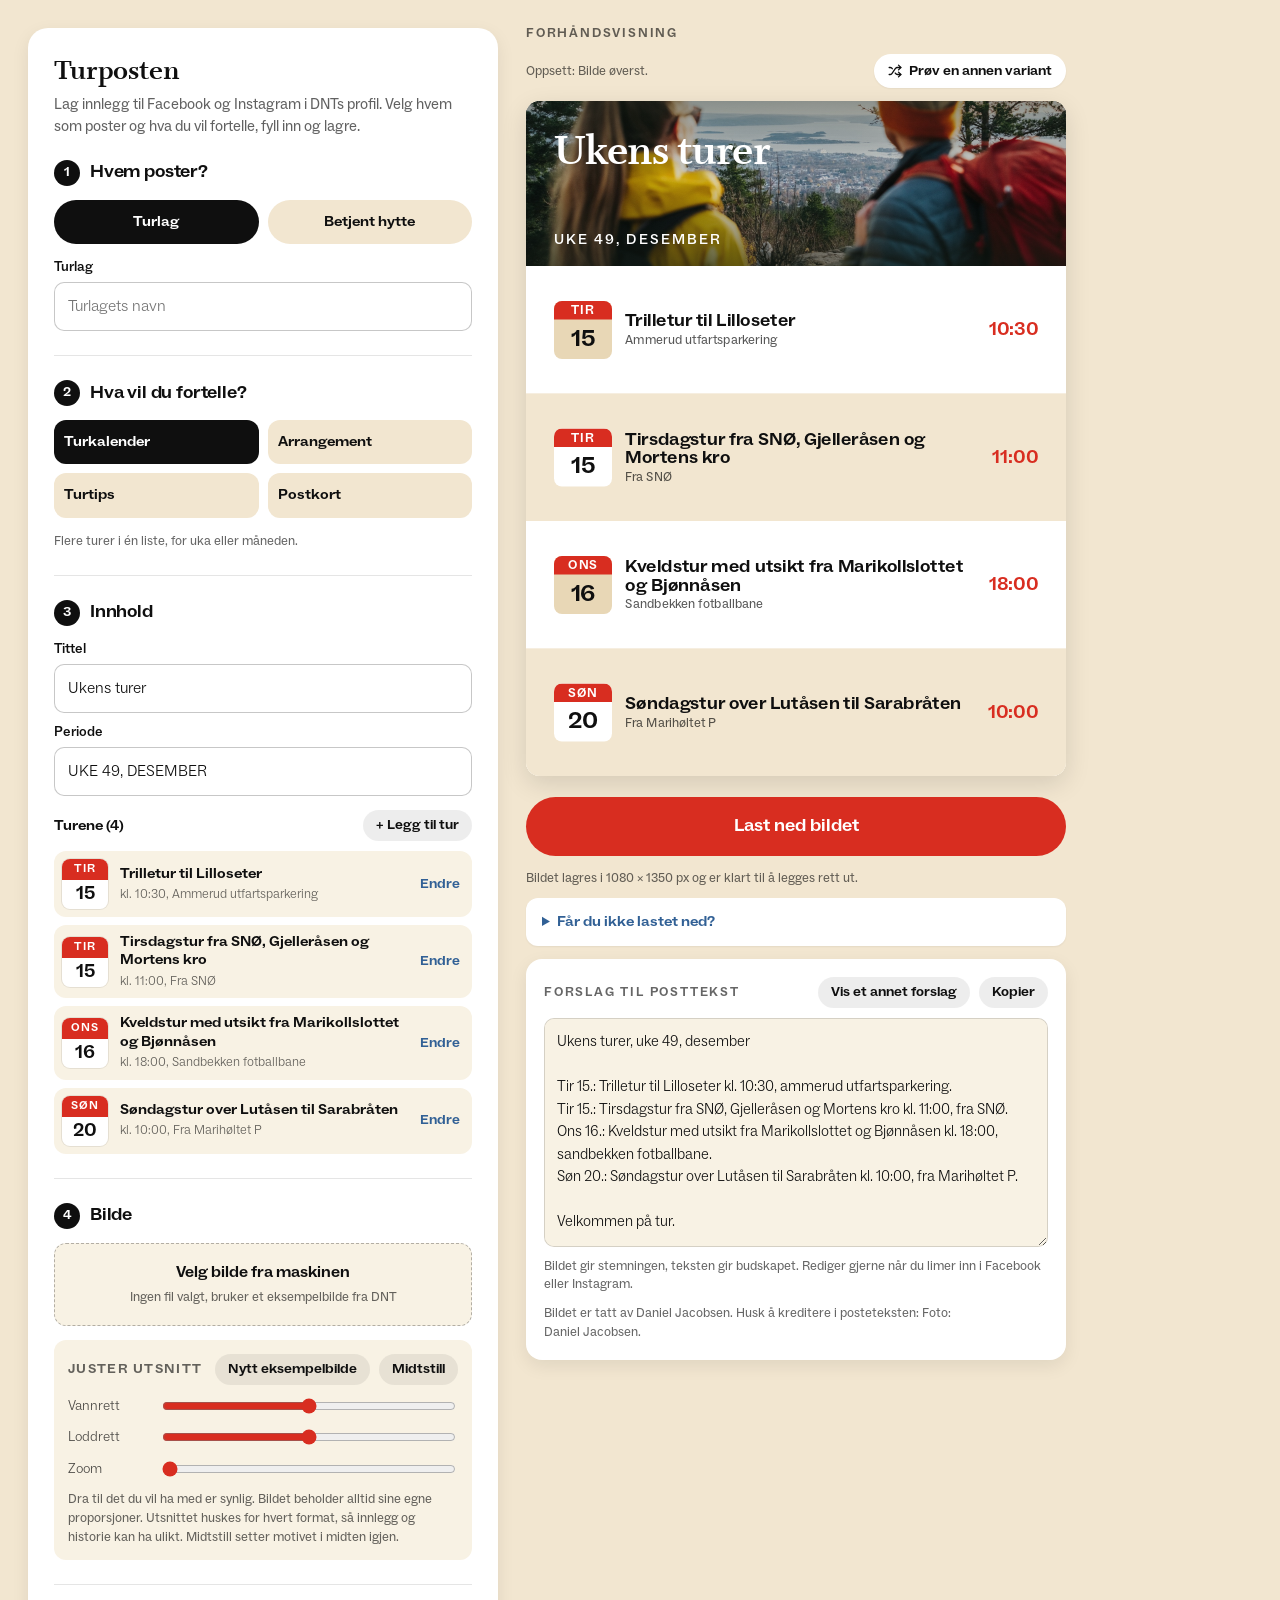
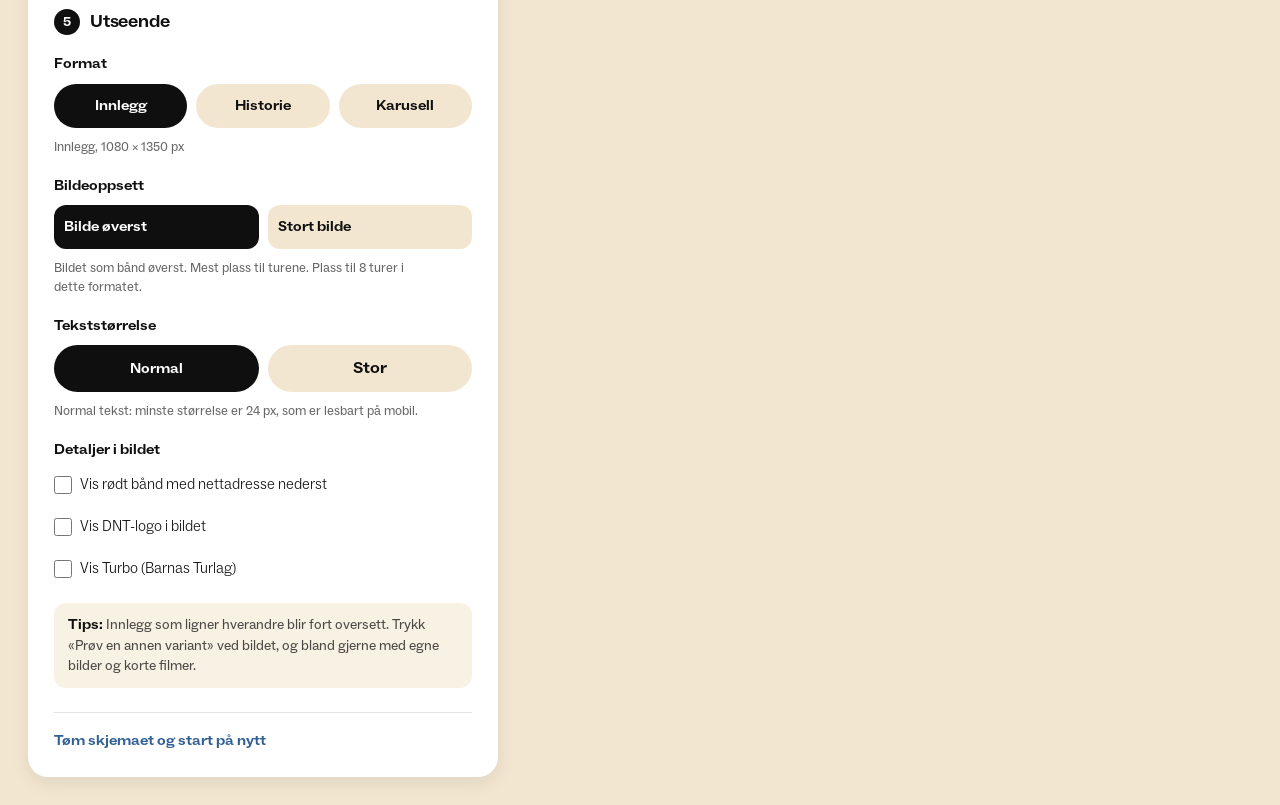
==== commit 0c993161: "Merge branch 'main' into fase2-mobilflyt # Conflicts: #	js/app.js" ====
--- a/index.html
+++ b/index.html
@@ -374,7 +374,11 @@
         <label class="glider"><span>Vannrett</span><input type="range" min="0" max="100" step="1" data-utsnitt="x"></label>
         <label class="glider"><span>Loddrett</span><input type="range" min="0" max="100" step="1" data-utsnitt="y"></label>
         <label class="glider"><span>Zoom</span><input type="range" min="100" max="200" step="1" data-utsnitt="z"></label>
-        <p class="hjelp">Dra til det du vil ha med er synlig. Bildet beholder alltid sine egne proporsjoner. Utsnittet huskes for hvert format, så innlegg og historie kan ha ulikt.</p>
+        <!-- Statusområdet står alltid i siden, så skjermlesere leser opp varselet om oppløsning når det dukker opp. -->
+        <div class="utsnitt-status" role="status" aria-live="polite">
+          <p class="advarsel" id="opplosning" hidden></p>
+          <p class="hjelp">Dra til det du vil ha med er synlig. Bildet beholder alltid sine egne proporsjoner. Utsnittet huskes for hvert format, så innlegg og historie kan ha ulikt. Midtstill setter motivet i midten igjen.</p>
+        </div>
       </div>
     </div>
 
--- a/css/app.css
+++ b/css/app.css
@@ -138,6 +138,8 @@
 
 .boks { display: flex; flex-direction: column; gap: 11px; padding: 14px; border-radius: 12px; background: var(--beige-lys); }
 .boks__etikett { font-family: var(--font-heading); font-weight: 700; font-size: 13px; letter-spacing: 0.1em; text-transform: uppercase; color: rgba(0,0,0,0.6); }
+/* Varselet om oppløsning og hjelpeteksten deler statusområde, så et skjult varsel ikke gir ekstra luft */
+.utsnitt-status { display: flex; flex-direction: column; gap: 11px; }
 .liten-knapp {
   border: none; background: rgba(0,0,0,0.07); border-radius: 999px; padding: 6px 13px;
   font-family: var(--font-heading); font-weight: 700; font-size: 13px; color: var(--sort); cursor: pointer;
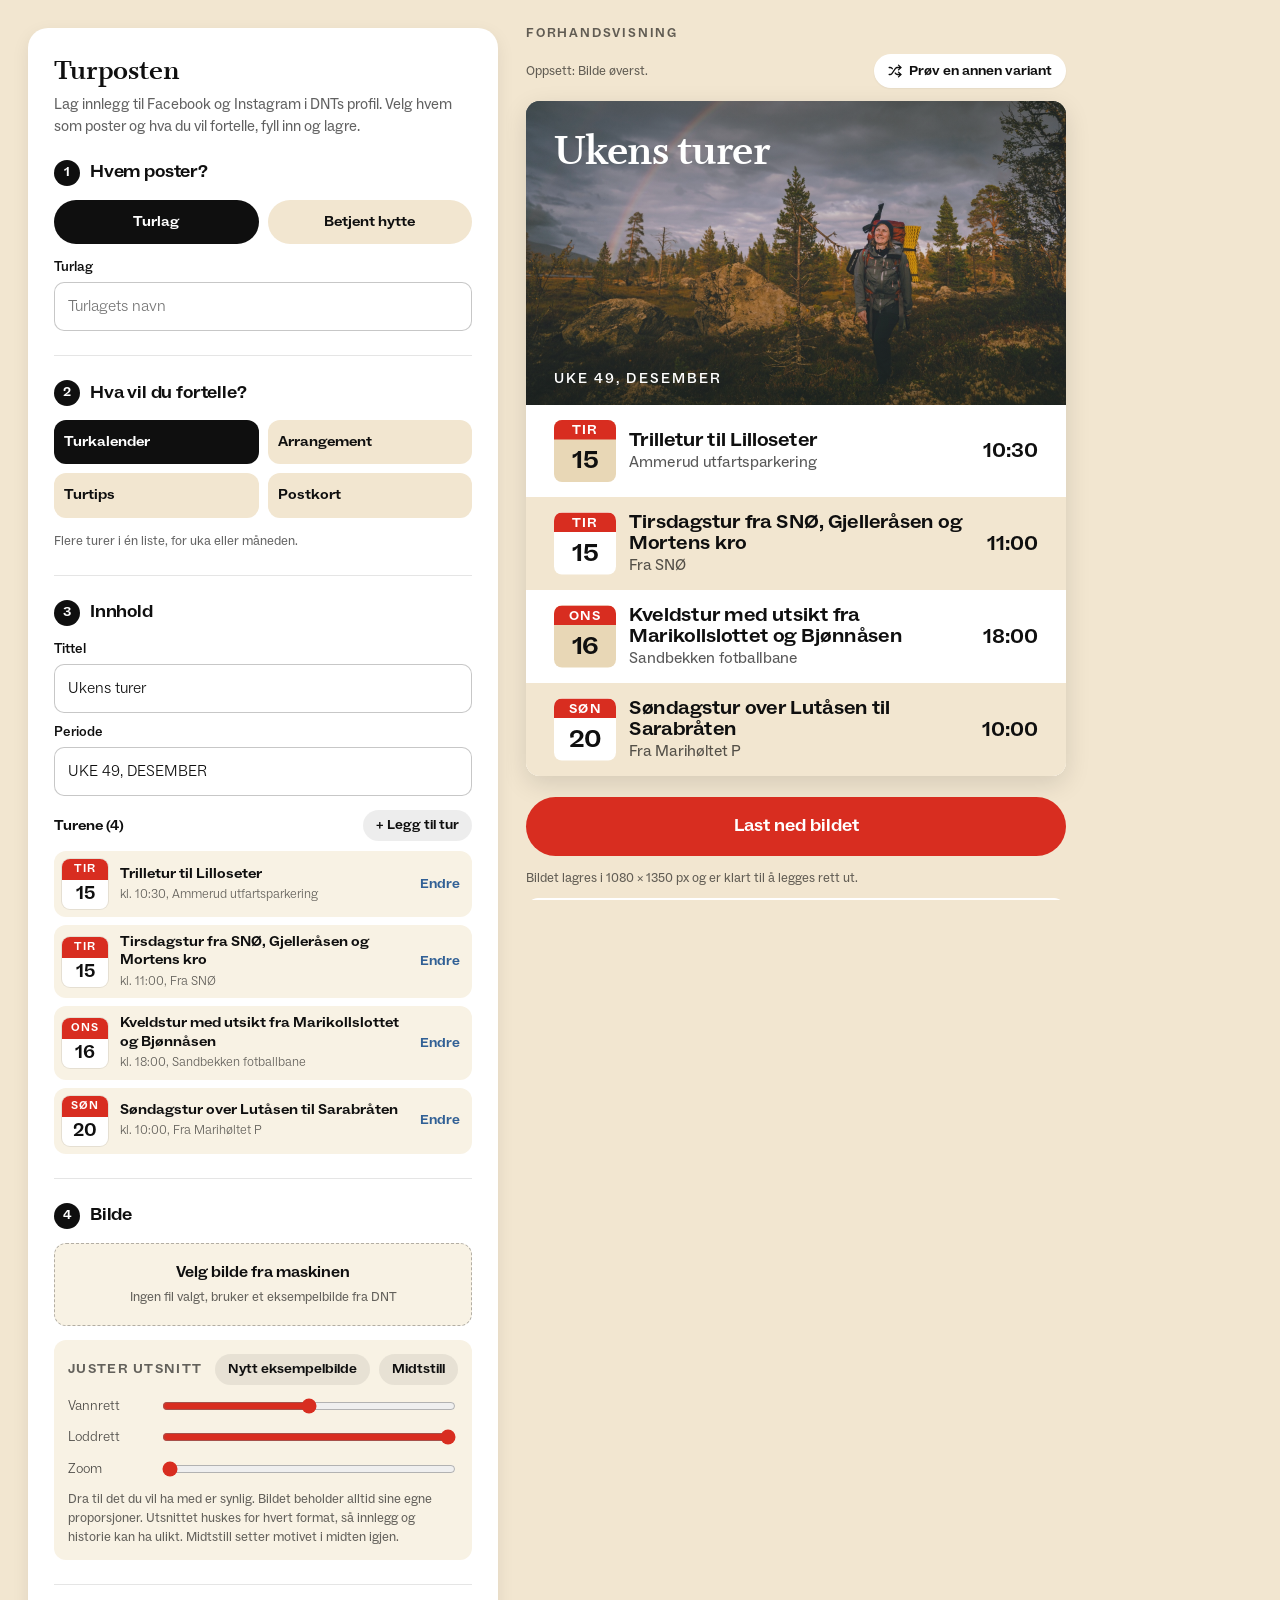
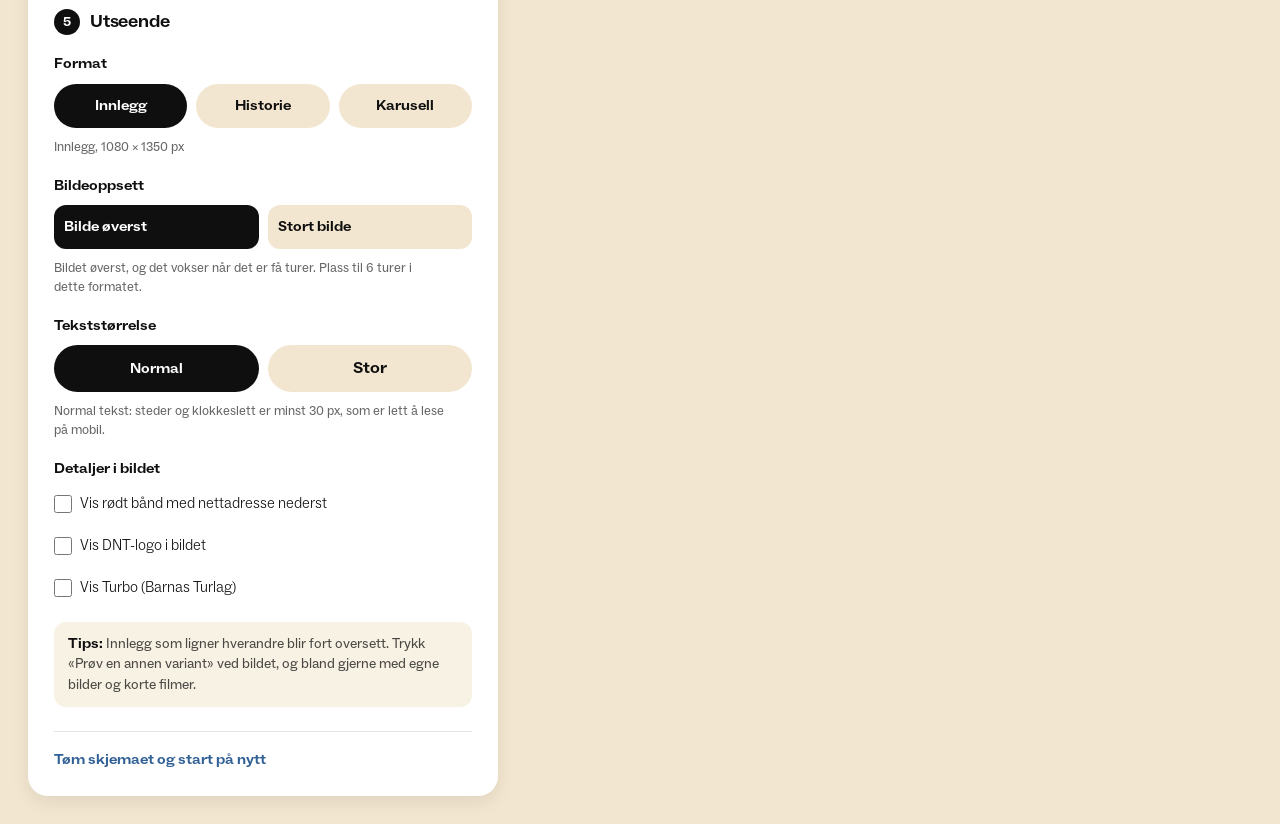
==== commit 2a625d13: "Kodestruktur: moduler, felttabell og kontrollside (fase 5) Fase 5 av gjennomgangen. Plakatene er uen" ====
--- a/index.html
+++ b/index.html
@@ -23,8 +23,10 @@
 <!-- Tittelfonten og overskriftsfonten trengs til første måling av plakaten. -->
 <link rel="preload" href="assets/fonts/Whitman-BoldLF.ttf" as="font" type="font/ttf" crossorigin>
 <link rel="preload" href="assets/fonts/ABCSocialExtended-Bold.otf" as="font" type="font/otf" crossorigin>
-<link rel="stylesheet" href="css/tokens.css">
-<link rel="stylesheet" href="css/app.css">
+<!-- Versjonsnummeret (?v=) byttes når en fil i css/ eller js/ endres, også i importkartet nederst.
+     Da henter nettleseren de nye filene samlet, og blander ikke gamle og nye. -->
+<link rel="stylesheet" href="css/tokens.css?v=2026-10-16">
+<link rel="stylesheet" href="css/app.css?v=2026-10-16">
 </head>
 <body>
 
@@ -617,7 +619,32 @@
 
 <!-- html2canvas trengs først ved nedlasting, så den får ikke holde igjen resten av siden. -->
 <script src="js/vendor/html2canvas.min.js" defer></script>
-<script src="js/hytter.js"></script>
-<script src="js/app.js"></script>
+<script src="js/hytter.js?v=2026-10-16"></script>
+<!-- Modulene importerer hverandre med relative adresser. Importkartet gir alle samme versjon. -->
+<script type="importmap">
+{
+  "imports": {
+    "./js/app.js": "./js/app.js?v=2026-10-16",
+    "./js/konstanter.js": "./js/konstanter.js?v=2026-10-16",
+    "./js/tilstand.js": "./js/tilstand.js?v=2026-10-16",
+    "./js/hjelpere.js": "./js/hjelpere.js?v=2026-10-16",
+    "./js/lagring.js": "./js/lagring.js?v=2026-10-16",
+    "./js/bilder.js": "./js/bilder.js?v=2026-10-16",
+    "./js/maaling.js": "./js/maaling.js?v=2026-10-16",
+    "./js/innhold.js": "./js/innhold.js?v=2026-10-16",
+    "./js/beregn.js": "./js/beregn.js?v=2026-10-16",
+    "./js/karusell.js": "./js/karusell.js?v=2026-10-16",
+    "./js/maler.js": "./js/maler.js?v=2026-10-16",
+    "./js/posttekst.js": "./js/posttekst.js?v=2026-10-16",
+    "./js/forhandsvisning.js": "./js/forhandsvisning.js?v=2026-10-16",
+    "./js/skjema.js": "./js/skjema.js?v=2026-10-16",
+    "./js/render.js": "./js/render.js?v=2026-10-16",
+    "./js/valg.js": "./js/valg.js?v=2026-10-16",
+    "./js/eksport.js": "./js/eksport.js?v=2026-10-16",
+    "./js/hendelser.js": "./js/hendelser.js?v=2026-10-16"
+  }
+}
+</script>
+<script type="module" src="js/app.js?v=2026-10-16"></script>
 </body>
 </html>
--- a/css/app.css
+++ b/css/app.css
@@ -34,8 +34,14 @@
 
 @media (min-width: 900px) {
   .app { display: grid; grid-template-columns: minmax(340px, 470px) minmax(0, 1fr); gap: 28px; align-items: start; }
-  /* Forhåndsvisningen følger med når skjemaet rulles */
-  .forhandsvisning { position: sticky; top: 28px; }
+  /* Forhåndsvisningen står fast mens skjemaet rulles. Den er aldri høyere enn vinduet og ruller
+     selv, så bildet og knappen alltid er synlige, også nederst i skjemaet. Posteteksten under
+     nås ved å rulle i kolonnen. Når kolonnen er rullet til bunns, ruller siden videre.
+     Polstringen på sidene gir plass til skyggen rundt bildet. */
+  .forhandsvisning {
+    position: sticky; top: 28px; max-height: calc(100vh - 28px); overflow-y: auto;
+    box-sizing: border-box; padding: 0 20px 20px; margin: 0 -20px;
+  }
   .lukk, .bunnlinje { display: none !important; }
 }
 
@@ -307,7 +313,9 @@
 /* Turrader */
 .p-rader { flex: 1; display: flex; flex-direction: column; overflow: hidden; min-height: 0; }
 .p-rad { display: flex; align-items: center; gap: 26px; }
-.p-rader .p-rad { flex: 1; padding: 0 56px; }
+/* Radene har naturlig høyde med fast luft (--rad-luft), og deler eventuell ekstra plass likt.
+   I «Bilde øverst» tar fotoet det radene ikke trenger, se beregnTurkalender(). */
+.p-rader .p-rad { flex: 1 1 auto; padding: var(--rad-luft, 0px) 56px; }
 .p-rader .p-rad:nth-child(odd)  { background: var(--hvit); }
 .p-rader .p-rad:nth-child(even) { background: var(--beige); }
 
@@ -327,7 +335,8 @@
 .p-grad { display: flex; align-items: center; gap: 7px; font-family: var(--font-heading); font-weight: 700; font-size: var(--detalj-size); line-height: 1; }
 .p-grad__prikk { width: 13px; height: 13px; border-radius: 999px; background: currentColor; }
 .p-pamelding { font-family: var(--font-heading); font-weight: 700; font-size: var(--detalj-size); line-height: 1; color: var(--dnt-rod); }
-.p-tid { flex: none; font-family: var(--font-heading); font-weight: 700; font-size: var(--tid-size); color: var(--dnt-rod); }
+/* Klokkeslettet er sort fra 16. oktober 2026, så rødt bare er signal for dagen i datofeltet. */
+.p-tid { flex: none; font-family: var(--font-heading); font-weight: 700; font-size: var(--tid-size); color: var(--sort); }
 
 /* Rødt bånd nederst. 20 + 48 + 20 = 88 px, samme som band i beregn*() og --band-h.
    Logoen står i hvit sirkel med samme forhold som logoen oppe (88:60). */
@@ -384,9 +393,9 @@
 
 .a-overlinje { position: absolute; left: var(--a-pad); top: 56px; font-family: var(--font-heading); font-weight: 500; font-size: 26px; letter-spacing: 0.18em; color: var(--hvit); }
 
-.a-innhold { display: flex; flex-direction: column; gap: 24px; padding: var(--a-pad); min-height: 0; }
+/* Innholdet står rett under fotoet, og fotoet tar resten av høyden (beregnEnkelt()). */
+.a-innhold { display: flex; flex-direction: column; gap: 24px; padding: var(--a-innhold-topp, 56px) var(--a-pad) var(--a-innhold-bunn, 72px); min-height: 0; }
 .a-innhold--fyll { flex: 1; }
-.a-innhold--midt { justify-content: center; }
 
 .a-topp { display: flex; align-items: flex-start; gap: 36px; }
 .a-topp__tekst { display: flex; flex-direction: column; gap: 14px; min-width: 0; padding-top: 6px; }
@@ -467,6 +476,11 @@
    ========================================================= */
 .s-flate { width: var(--bredde); height: var(--hoyde); position: relative; overflow: hidden; background: var(--foto-bakgrunn); color: var(--hvit); }
 .s-scrim { position: absolute; inset: 0; background: linear-gradient(180deg, rgba(20,30,22,0) 50%, rgba(20,30,22,0.74) 100%); }
+/* Avsender på Postkort-nivået (16. oktober 2026): navnet som overlinje øverst, som .a-overlinje i Plakat,
+   med en svak skygge så det kan leses på lys himmel. I historie står det under Instagrams knapper (--m-topp). */
+.s-avsender-scrim { position: absolute; inset: 0; background: linear-gradient(180deg, rgba(20,30,22,0.42) 0%, rgba(20,30,22,0) 26%); }
+.s-avsender { position: absolute; left: 64px; top: var(--m-topp, 56px); font-family: var(--font-heading); font-weight: 500; font-size: 26px; letter-spacing: 0.18em; line-height: 1; color: var(--hvit); white-space: nowrap; }
+.s-c__foto .s-avsender { left: 36px; top: 32px; }
 .s-over { font-family: var(--font-heading); font-weight: 700; font-size: 26px; letter-spacing: 0.14em; text-transform: uppercase; line-height: 1; }
 .s-over--rod { color: var(--dnt-rod); }
 .s-over--liten { font-size: 24px; }
@@ -527,11 +541,11 @@
 .k-blokk:nth-child(odd) { background: var(--hvit); }
 .k-chip { flex: none; width: var(--k-chip, 150px); height: var(--k-chip, 150px); border-radius: 18px; overflow: hidden; display: flex; flex-direction: column; background: var(--hvit); }
 .k-blokk:nth-child(odd) .k-chip { background: var(--beige-mork); }
-.k-chip__dag { background: var(--dnt-rod); color: var(--hvit); padding: 10px 0 9px; text-align: center; font-family: var(--font-heading); font-weight: 700; font-size: 24px; letter-spacing: 0.08em; line-height: 1; text-transform: uppercase; }
+.k-chip__dag { background: var(--dnt-rod); color: var(--hvit); padding: 10px 0 9px; text-align: center; font-family: var(--font-heading); font-weight: 700; font-size: 26px; letter-spacing: 0.08em; line-height: 1; text-transform: uppercase; }
 .k-chip__dato { flex: 1; display: flex; align-items: center; justify-content: center; padding-bottom: 4px; font-family: var(--font-heading); font-weight: 700; font-size: var(--k-dato-size, 60px); letter-spacing: -0.02em; line-height: 0.8; }
 .k-poster { flex: 1; min-width: 0; display: flex; flex-direction: column; gap: 16px; padding-top: 4px; }
 .k-post { display: flex; align-items: baseline; gap: 18px; }
-.k-post__tid { flex: none; width: 104px; font-family: var(--font-heading); font-weight: 700; font-size: var(--k-tid-size, 30px); line-height: 1.15; color: var(--dnt-rod); }
+.k-post__tid { flex: none; width: 116px; font-family: var(--font-heading); font-weight: 700; font-size: var(--k-tid-size, 34px); line-height: 1.15; color: var(--sort); }
 .k-post__tekst { flex: 1; min-width: 0; display: flex; flex-direction: column; gap: 4px; }
 .k-post__tittel { font-family: var(--font-heading); font-weight: 700; font-size: var(--k-post-size, 32px); line-height: 1.15; }
 .k-post__sted { font-family: var(--font-body); font-weight: 400; font-size: var(--k-sted-size, 26px); line-height: 1.2; color: rgba(0,0,0,0.66); }
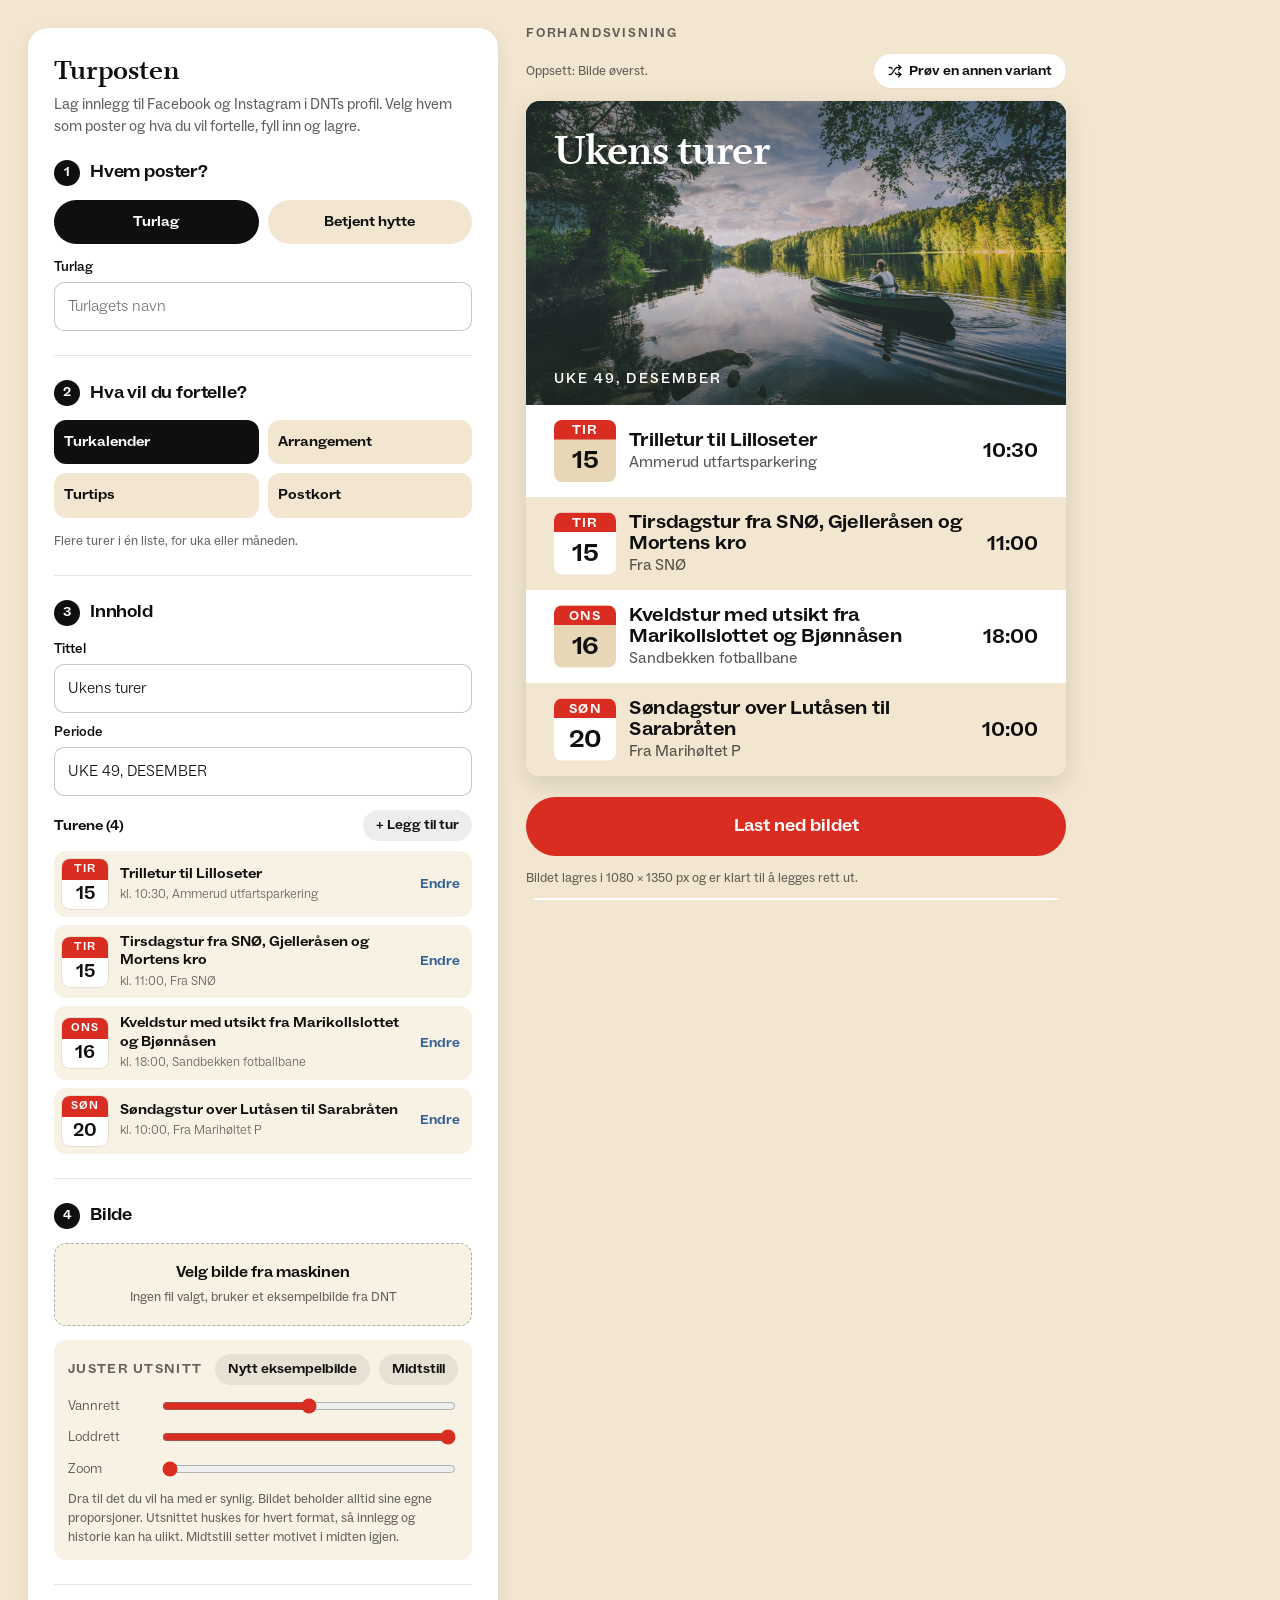
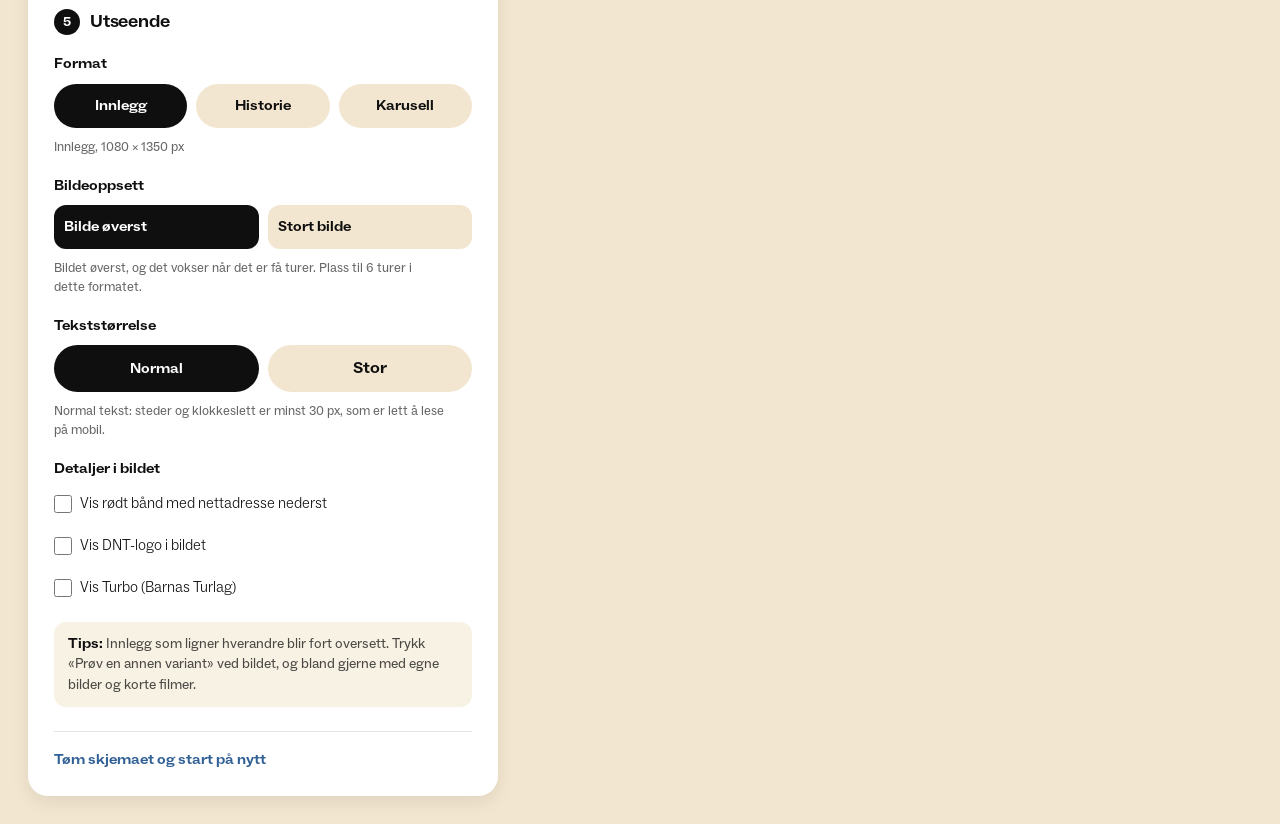
==== commit 078fe7d7: "Myke skygger på foto, samlet kode og bedre kontrollside Restene fra gjennomgangen 16. oktober 2026. " ====
--- a/index.html
+++ b/index.html
@@ -25,8 +25,8 @@
 <link rel="preload" href="assets/fonts/ABCSocialExtended-Bold.otf" as="font" type="font/otf" crossorigin>
 <!-- Versjonsnummeret (?v=) byttes når en fil i css/ eller js/ endres, også i importkartet nederst.
      Da henter nettleseren de nye filene samlet, og blander ikke gamle og nye. -->
-<link rel="stylesheet" href="css/tokens.css?v=2026-10-16">
-<link rel="stylesheet" href="css/app.css?v=2026-10-16">
+<link rel="stylesheet" href="css/tokens.css?v=2026-10-16-2">
+<link rel="stylesheet" href="css/app.css?v=2026-10-16-2">
 </head>
 <body>
 
@@ -619,32 +619,32 @@
 
 <!-- html2canvas trengs først ved nedlasting, så den får ikke holde igjen resten av siden. -->
 <script src="js/vendor/html2canvas.min.js" defer></script>
-<script src="js/hytter.js?v=2026-10-16"></script>
+<script src="js/hytter.js?v=2026-10-16-2"></script>
 <!-- Modulene importerer hverandre med relative adresser. Importkartet gir alle samme versjon. -->
 <script type="importmap">
 {
   "imports": {
-    "./js/app.js": "./js/app.js?v=2026-10-16",
-    "./js/konstanter.js": "./js/konstanter.js?v=2026-10-16",
-    "./js/tilstand.js": "./js/tilstand.js?v=2026-10-16",
-    "./js/hjelpere.js": "./js/hjelpere.js?v=2026-10-16",
-    "./js/lagring.js": "./js/lagring.js?v=2026-10-16",
-    "./js/bilder.js": "./js/bilder.js?v=2026-10-16",
-    "./js/maaling.js": "./js/maaling.js?v=2026-10-16",
-    "./js/innhold.js": "./js/innhold.js?v=2026-10-16",
-    "./js/beregn.js": "./js/beregn.js?v=2026-10-16",
-    "./js/karusell.js": "./js/karusell.js?v=2026-10-16",
-    "./js/maler.js": "./js/maler.js?v=2026-10-16",
-    "./js/posttekst.js": "./js/posttekst.js?v=2026-10-16",
-    "./js/forhandsvisning.js": "./js/forhandsvisning.js?v=2026-10-16",
-    "./js/skjema.js": "./js/skjema.js?v=2026-10-16",
-    "./js/render.js": "./js/render.js?v=2026-10-16",
-    "./js/valg.js": "./js/valg.js?v=2026-10-16",
-    "./js/eksport.js": "./js/eksport.js?v=2026-10-16",
-    "./js/hendelser.js": "./js/hendelser.js?v=2026-10-16"
+    "./js/app.js": "./js/app.js?v=2026-10-16-2",
+    "./js/konstanter.js": "./js/konstanter.js?v=2026-10-16-2",
+    "./js/tilstand.js": "./js/tilstand.js?v=2026-10-16-2",
+    "./js/hjelpere.js": "./js/hjelpere.js?v=2026-10-16-2",
+    "./js/lagring.js": "./js/lagring.js?v=2026-10-16-2",
+    "./js/bilder.js": "./js/bilder.js?v=2026-10-16-2",
+    "./js/maaling.js": "./js/maaling.js?v=2026-10-16-2",
+    "./js/innhold.js": "./js/innhold.js?v=2026-10-16-2",
+    "./js/beregn.js": "./js/beregn.js?v=2026-10-16-2",
+    "./js/karusell.js": "./js/karusell.js?v=2026-10-16-2",
+    "./js/maler.js": "./js/maler.js?v=2026-10-16-2",
+    "./js/posttekst.js": "./js/posttekst.js?v=2026-10-16-2",
+    "./js/forhandsvisning.js": "./js/forhandsvisning.js?v=2026-10-16-2",
+    "./js/skjema.js": "./js/skjema.js?v=2026-10-16-2",
+    "./js/render.js": "./js/render.js?v=2026-10-16-2",
+    "./js/valg.js": "./js/valg.js?v=2026-10-16-2",
+    "./js/eksport.js": "./js/eksport.js?v=2026-10-16-2",
+    "./js/hendelser.js": "./js/hendelser.js?v=2026-10-16-2"
   }
 }
 </script>
-<script type="module" src="js/app.js?v=2026-10-16"></script>
+<script type="module" src="js/app.js?v=2026-10-16-2"></script>
 </body>
 </html>
--- a/css/app.css
+++ b/css/app.css
@@ -291,7 +291,9 @@
 .p-foto { width: 100%; height: 100%; background-size: var(--bg-str); background-position: var(--bg-pos); background-repeat: no-repeat; }
 .p-foto--fyll { position: absolute; inset: 0; }
 .p-scrim { position: absolute; inset: 0; }
-.p-scrim--topp     { background: linear-gradient(180deg, rgba(20,30,22,0.46) 0%, rgba(20,30,22,0.14) 50%, rgba(20,30,22,0.58) 100%); }
+/* Skyggene bak tekst på foto følger en myk kurve (cosinus inn og ut) med samme mørke ytterst
+   som før (16. oktober 2026). Midten av fotoet blir lysere, og mørket samles der teksten står. */
+.p-scrim--topp     { background: linear-gradient(180deg, rgba(20,30,22,0.460) 0%, rgba(20,30,22,0.448) 6.2%, rgba(20,30,22,0.413) 12.5%, rgba(20,30,22,0.361) 18.8%, rgba(20,30,22,0.300) 25%, rgba(20,30,22,0.239) 31.2%, rgba(20,30,22,0.187) 37.5%, rgba(20,30,22,0.152) 43.8%, rgba(20,30,22,0.140) 50%, rgba(20,30,22,0.157) 56.2%, rgba(20,30,22,0.204) 62.5%, rgba(20,30,22,0.276) 68.8%, rgba(20,30,22,0.360) 75%, rgba(20,30,22,0.444) 81.2%, rgba(20,30,22,0.516) 87.5%, rgba(20,30,22,0.563) 93.8%, rgba(20,30,22,0.580) 100%); }
 .p-scrim--bakgrunn { background: linear-gradient(180deg, rgba(20,30,22,0.52) 0%, rgba(20,30,22,0.14) 34%, rgba(20,30,22,0.30) 100%); }
 
 /* Hero (Bilde øverst) og tittel over foto (Stort bilde) */
@@ -441,8 +443,8 @@
    ========================================================= */
 .m-flate { width: var(--bredde); height: var(--hoyde); position: relative; overflow: hidden; background: var(--foto-bakgrunn); color: var(--hvit); }
 .m-scrim { position: absolute; inset: 0; }
-.m-scrim--nede { background: linear-gradient(180deg, rgba(20,30,22,0.34) 0%, rgba(20,30,22,0) 24%, rgba(20,30,22,0) 44%, rgba(20,30,22,0.84) 100%); }
-.m-scrim--oppe { background: linear-gradient(180deg, rgba(20,30,22,0.84) 0%, rgba(20,30,22,0.14) 48%, rgba(20,30,22,0) 70%, rgba(20,30,22,0.26) 100%); }
+.m-scrim--nede { background: linear-gradient(180deg, rgba(20,30,22,0.340) 0%, rgba(20,30,22,0.327) 3%, rgba(20,30,22,0.290) 6%, rgba(20,30,22,0.235) 9%, rgba(20,30,22,0.170) 12%, rgba(20,30,22,0.105) 15%, rgba(20,30,22,0.050) 18%, rgba(20,30,22,0.013) 21%, rgba(20,30,22,0.000) 24%, rgba(20,30,22,0.000) 40%, rgba(20,30,22,0.032) 47.5%, rgba(20,30,22,0.123) 55%, rgba(20,30,22,0.259) 62.5%, rgba(20,30,22,0.420) 70%, rgba(20,30,22,0.581) 77.5%, rgba(20,30,22,0.717) 85%, rgba(20,30,22,0.808) 92.5%, rgba(20,30,22,0.840) 100%); }
+.m-scrim--oppe { background: linear-gradient(180deg, rgba(20,30,22,0.840) 0%, rgba(20,30,22,0.808) 7.5%, rgba(20,30,22,0.717) 15%, rgba(20,30,22,0.581) 22.5%, rgba(20,30,22,0.420) 30%, rgba(20,30,22,0.259) 37.5%, rgba(20,30,22,0.123) 45%, rgba(20,30,22,0.032) 52.5%, rgba(20,30,22,0.000) 60%, rgba(20,30,22,0.000) 75%, rgba(20,30,22,0.010) 78.1%, rgba(20,30,22,0.038) 81.2%, rgba(20,30,22,0.080) 84.4%, rgba(20,30,22,0.130) 87.5%, rgba(20,30,22,0.180) 90.6%, rgba(20,30,22,0.222) 93.8%, rgba(20,30,22,0.250) 96.9%, rgba(20,30,22,0.260) 100%); }
 
 /* Stempelet er den eneste logoen i de organiske innleggene. */
 .m-stempel { position: absolute; left: 56px; top: var(--m-topp, 56px); display: flex; align-items: center; gap: 16px; max-width: 900px; background: var(--hvit); color: var(--sort); border-radius: 22px; padding: 14px 28px 14px 14px; }
@@ -475,7 +477,7 @@
    --s-navn-size --s-bunn --s-bunn-b --s-c-topp --s-c-foto-h
    ========================================================= */
 .s-flate { width: var(--bredde); height: var(--hoyde); position: relative; overflow: hidden; background: var(--foto-bakgrunn); color: var(--hvit); }
-.s-scrim { position: absolute; inset: 0; background: linear-gradient(180deg, rgba(20,30,22,0) 50%, rgba(20,30,22,0.74) 100%); }
+.s-scrim { position: absolute; inset: 0; background: linear-gradient(180deg, rgba(20,30,22,0.000) 45%, rgba(20,30,22,0.028) 51.9%, rgba(20,30,22,0.108) 58.8%, rgba(20,30,22,0.228) 65.6%, rgba(20,30,22,0.370) 72.5%, rgba(20,30,22,0.512) 79.4%, rgba(20,30,22,0.632) 86.2%, rgba(20,30,22,0.712) 93.1%, rgba(20,30,22,0.740) 100%); }
 /* Avsender på Postkort-nivået (16. oktober 2026): navnet som overlinje øverst, som .a-overlinje i Plakat,
    med en svak skygge så det kan leses på lys himmel. I historie står det under Instagrams knapper (--m-topp). */
 .s-avsender-scrim { position: absolute; inset: 0; background: linear-gradient(180deg, rgba(20,30,22,0.42) 0%, rgba(20,30,22,0) 26%); }
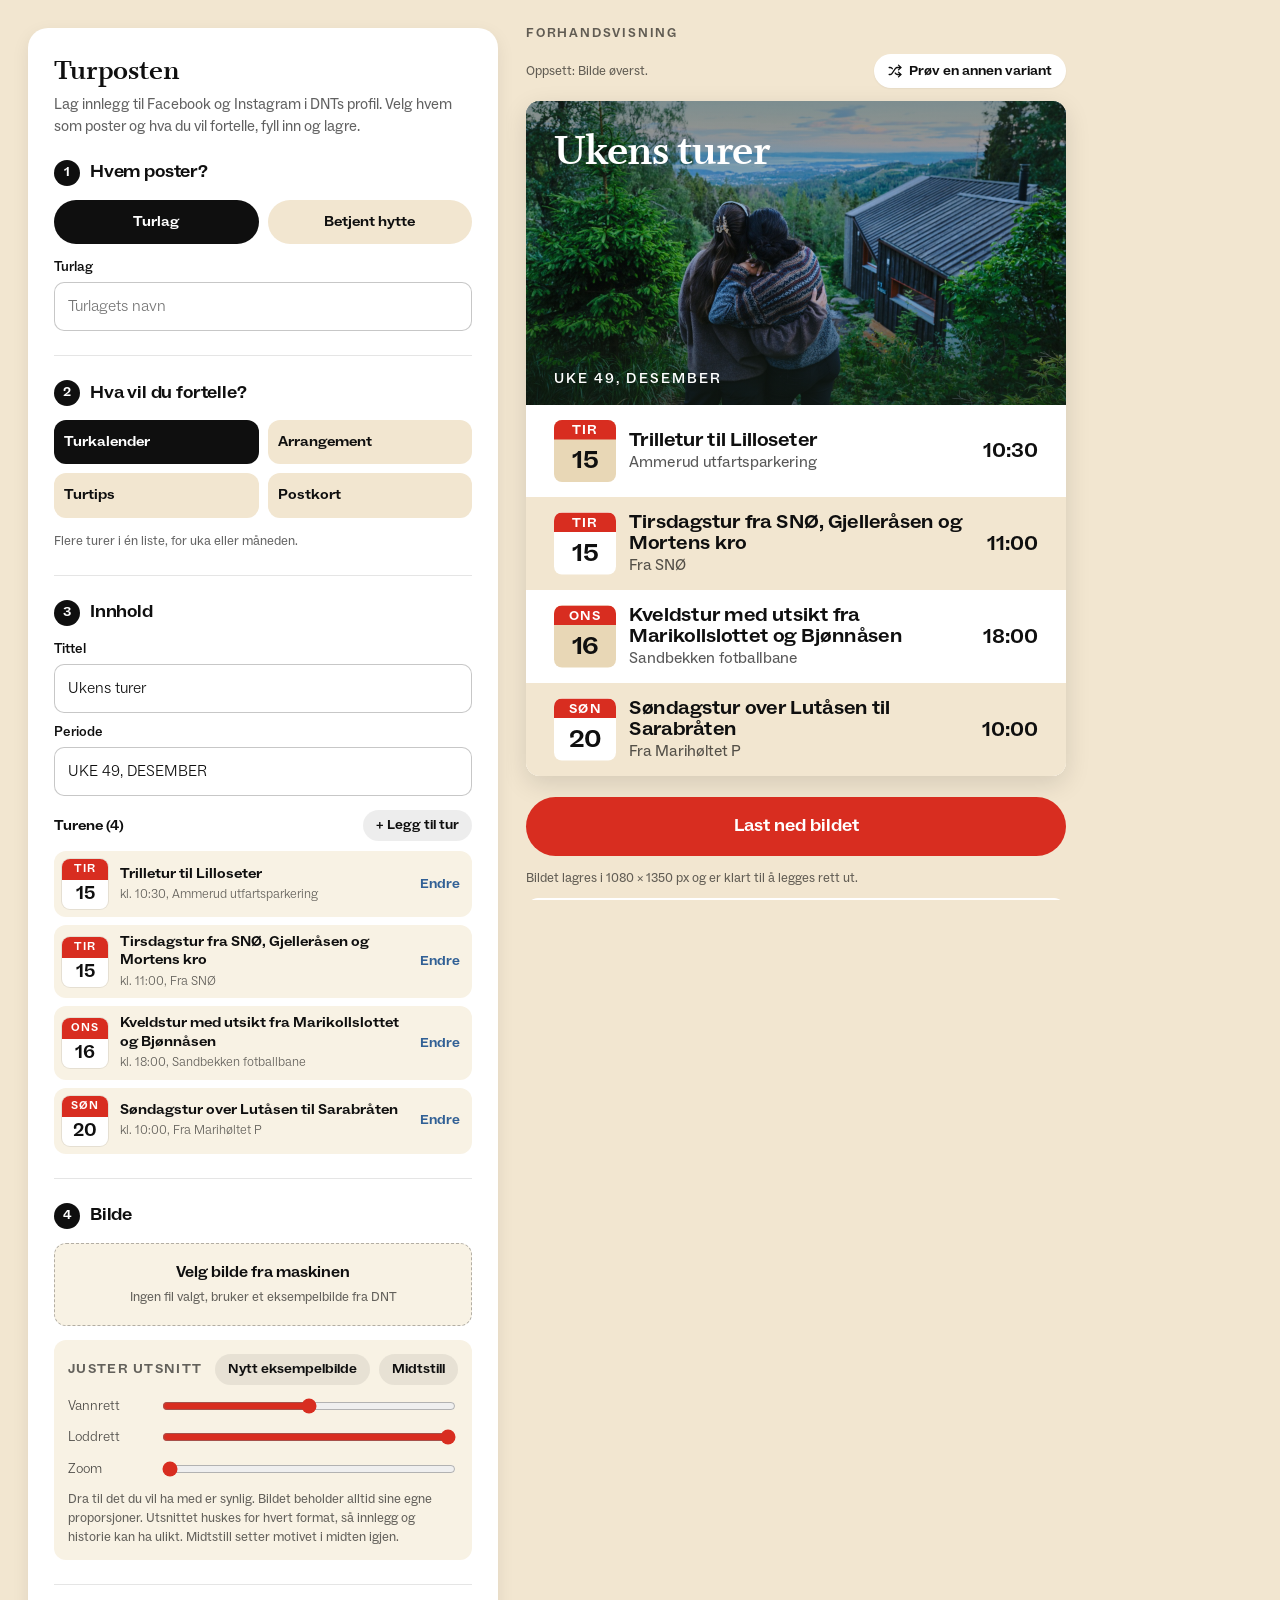
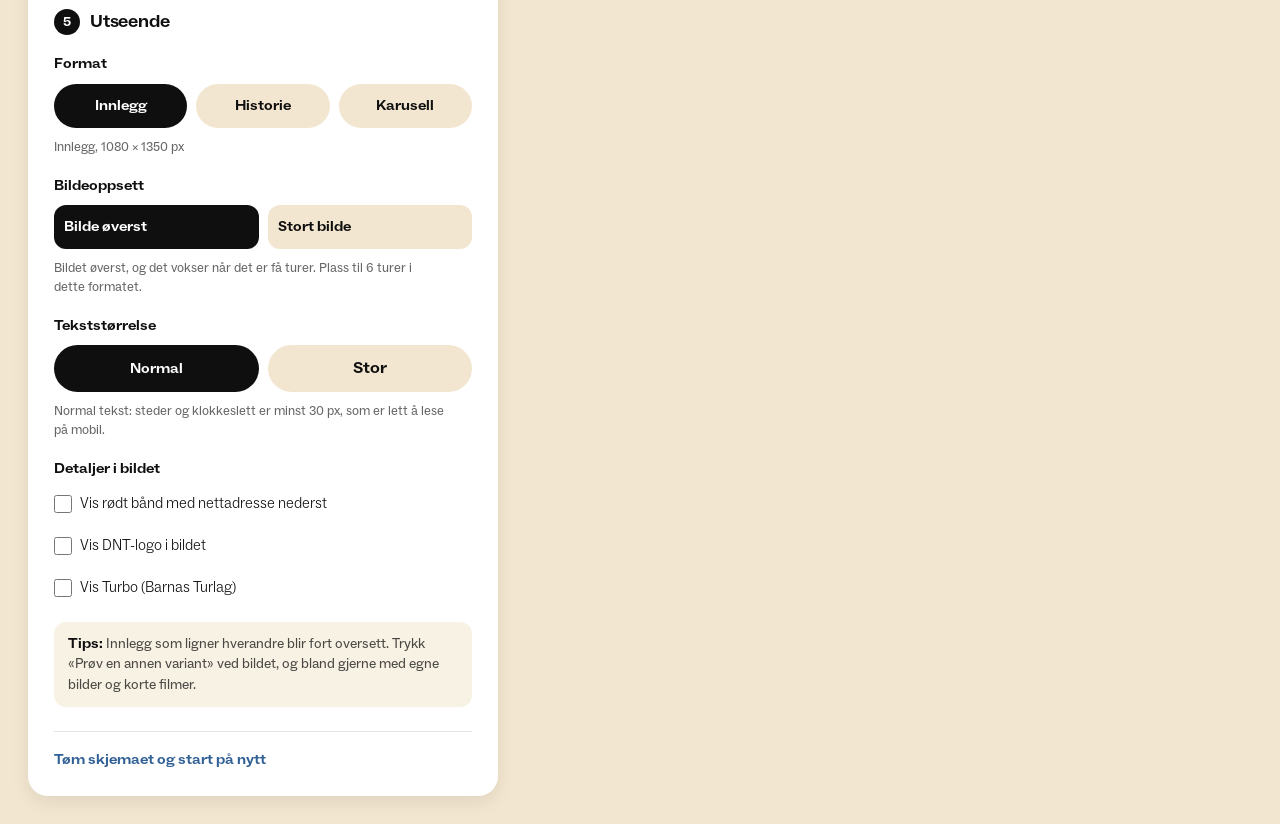
==== commit 5ee497c1: "Undertittel på grunnlinjen til tittelen i postkort med kant Undertittelen i signatur C ble midtstilt" ====
--- a/index.html
+++ b/index.html
@@ -25,8 +25,8 @@
 <link rel="preload" href="assets/fonts/ABCSocialExtended-Bold.otf" as="font" type="font/otf" crossorigin>
 <!-- Versjonsnummeret (?v=) byttes når en fil i css/ eller js/ endres, også i importkartet nederst.
      Da henter nettleseren de nye filene samlet, og blander ikke gamle og nye. -->
-<link rel="stylesheet" href="css/tokens.css?v=2026-10-16-2">
-<link rel="stylesheet" href="css/app.css?v=2026-10-16-2">
+<link rel="stylesheet" href="css/tokens.css?v=2026-10-19">
+<link rel="stylesheet" href="css/app.css?v=2026-10-19">
 </head>
 <body>
 
@@ -619,32 +619,32 @@
 
 <!-- html2canvas trengs først ved nedlasting, så den får ikke holde igjen resten av siden. -->
 <script src="js/vendor/html2canvas.min.js" defer></script>
-<script src="js/hytter.js?v=2026-10-16-2"></script>
+<script src="js/hytter.js?v=2026-10-19"></script>
 <!-- Modulene importerer hverandre med relative adresser. Importkartet gir alle samme versjon. -->
 <script type="importmap">
 {
   "imports": {
-    "./js/app.js": "./js/app.js?v=2026-10-16-2",
-    "./js/konstanter.js": "./js/konstanter.js?v=2026-10-16-2",
-    "./js/tilstand.js": "./js/tilstand.js?v=2026-10-16-2",
-    "./js/hjelpere.js": "./js/hjelpere.js?v=2026-10-16-2",
-    "./js/lagring.js": "./js/lagring.js?v=2026-10-16-2",
-    "./js/bilder.js": "./js/bilder.js?v=2026-10-16-2",
-    "./js/maaling.js": "./js/maaling.js?v=2026-10-16-2",
-    "./js/innhold.js": "./js/innhold.js?v=2026-10-16-2",
-    "./js/beregn.js": "./js/beregn.js?v=2026-10-16-2",
-    "./js/karusell.js": "./js/karusell.js?v=2026-10-16-2",
-    "./js/maler.js": "./js/maler.js?v=2026-10-16-2",
-    "./js/posttekst.js": "./js/posttekst.js?v=2026-10-16-2",
-    "./js/forhandsvisning.js": "./js/forhandsvisning.js?v=2026-10-16-2",
-    "./js/skjema.js": "./js/skjema.js?v=2026-10-16-2",
-    "./js/render.js": "./js/render.js?v=2026-10-16-2",
-    "./js/valg.js": "./js/valg.js?v=2026-10-16-2",
-    "./js/eksport.js": "./js/eksport.js?v=2026-10-16-2",
-    "./js/hendelser.js": "./js/hendelser.js?v=2026-10-16-2"
+    "./js/app.js": "./js/app.js?v=2026-10-19",
+    "./js/konstanter.js": "./js/konstanter.js?v=2026-10-19",
+    "./js/tilstand.js": "./js/tilstand.js?v=2026-10-19",
+    "./js/hjelpere.js": "./js/hjelpere.js?v=2026-10-19",
+    "./js/lagring.js": "./js/lagring.js?v=2026-10-19",
+    "./js/bilder.js": "./js/bilder.js?v=2026-10-19",
+    "./js/maaling.js": "./js/maaling.js?v=2026-10-19",
+    "./js/innhold.js": "./js/innhold.js?v=2026-10-19",
+    "./js/beregn.js": "./js/beregn.js?v=2026-10-19",
+    "./js/karusell.js": "./js/karusell.js?v=2026-10-19",
+    "./js/maler.js": "./js/maler.js?v=2026-10-19",
+    "./js/posttekst.js": "./js/posttekst.js?v=2026-10-19",
+    "./js/forhandsvisning.js": "./js/forhandsvisning.js?v=2026-10-19",
+    "./js/skjema.js": "./js/skjema.js?v=2026-10-19",
+    "./js/render.js": "./js/render.js?v=2026-10-19",
+    "./js/valg.js": "./js/valg.js?v=2026-10-19",
+    "./js/eksport.js": "./js/eksport.js?v=2026-10-19",
+    "./js/hendelser.js": "./js/hendelser.js?v=2026-10-19"
   }
 }
 </script>
-<script type="module" src="js/app.js?v=2026-10-16-2"></script>
+<script type="module" src="js/app.js?v=2026-10-19"></script>
 </body>
 </html>
--- a/css/app.css
+++ b/css/app.css
@@ -504,8 +504,10 @@
 /* C: fotoet med lys kant, signaturen på kanten under */
 .s-flate--c { background: var(--beige-lys); color: var(--sort); padding: var(--s-c-topp, 44px) 44px 0; display: flex; flex-direction: column; }
 .s-c__foto { height: var(--s-c-foto-h, 1040px); flex: none; border-radius: 6px; overflow: hidden; position: relative; background: var(--foto-bakgrunn); }
-.s-c__bunn { height: 266px; flex: none; display: flex; align-items: center; justify-content: space-between; gap: 24px; padding: 0 12px; }
-.s-c__venstre { display: flex; flex-direction: column; gap: 10px; min-width: 0; }
+.s-c__bunn { height: 266px; flex: none; display: flex; align-items: center; padding: 0 12px; }
+.s-c__venstre { flex: 1 1 auto; display: flex; flex-direction: column; gap: 10px; min-width: 0; }
+/* Navn og meta side om side: siste linje i meta på grunnlinjen til navnet. flex-end er reserve. */
+.s-c__rad { display: flex; justify-content: space-between; gap: 24px; align-items: flex-end; align-items: last baseline; min-width: 0; }
 .s-navn--c { font-size: var(--s-navn-size, 112px); line-height: 0.9; white-space: nowrap; }
 .s-navn--c.s-navn--bryt { white-space: normal; text-wrap: balance; line-height: 0.95; }
 .s-c__meta { flex: none; display: flex; flex-direction: column; align-items: flex-end; gap: 6px; font-family: var(--font-body); font-weight: 500; font-size: 28px; line-height: 1.1; color: rgba(0,0,0,0.66); text-align: right; }
